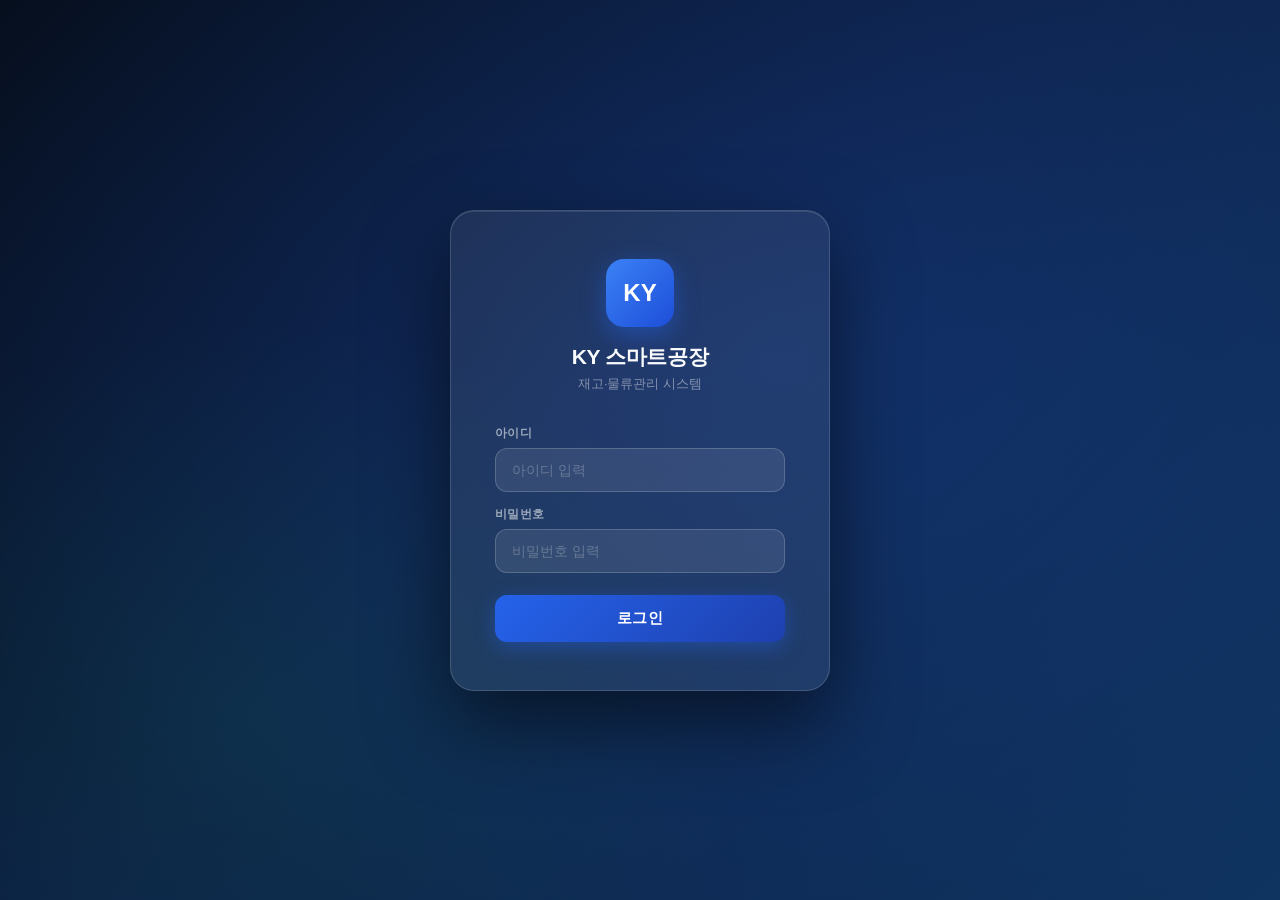
==== KY_재고물류관리_실행_v6.html @ 0a584a6a "Add files via upload" ====
<!DOCTYPE html>
<!--
  ┌──────────────────────────────────────────────────────────┐
  │  KY 재고·물류관리 시스템 v5                              │
  │  더블클릭 실행 납품본 — npm / 서버 / 빌드 불필요         │
  │  로그인: admin / ky1234                                  │
  │  외부 라이브러리 없음 · 오프라인 완전 독립 실행          │
  └──────────────────────────────────────────────────────────┘
-->
<html lang="ko">
<head>
<meta charset="UTF-8">
<meta name="viewport" content="width=device-width,initial-scale=1">
<title>KY 재고·물류관리 시스템</title>
<style>
*{box-sizing:border-box;margin:0;padding:0}
html,body{height:100%;font-family:'Malgun Gothic','Apple SD Gothic Neo',sans-serif;background:#eef2f7;color:#1e293b}

/* ══════════════════════════════════════════════════
   로그인 화면
══════════════════════════════════════════════════ */
#loginScreen{
  position:fixed;inset:0;z-index:9999;
  background:linear-gradient(135deg,#060f1e 0%,#0d2147 45%,#0f3460 100%);
  display:flex;align-items:center;justify-content:center;
}
#loginScreen::before{
  content:'';position:absolute;inset:0;
  background:radial-gradient(ellipse 900px 600px at 60% 40%,rgba(37,99,235,.18),transparent),
             radial-gradient(ellipse 500px 400px at 20% 80%,rgba(16,163,74,.1),transparent);
  pointer-events:none;
}
.login-box{
  background:rgba(255,255,255,.07);
  border:1px solid rgba(255,255,255,.15);
  border-radius:24px;padding:48px 44px;width:380px;
  text-align:center;
  box-shadow:0 32px 80px rgba(0,0,0,.55),inset 0 1px 0 rgba(255,255,255,.1);
  position:relative;z-index:1;
}
.login-logo{
  width:68px;height:68px;
  background:linear-gradient(135deg,#3b82f6,#1d4ed8);
  color:#fff;border-radius:18px;
  display:flex;align-items:center;justify-content:center;
  font-weight:900;font-size:24px;margin:0 auto 16px;
  box-shadow:0 8px 24px rgba(37,99,235,.45);
}
.login-box h2{color:#f8fafc;font-size:21px;font-weight:800;margin-bottom:4px;letter-spacing:-.02em}
.login-sub{color:rgba(255,255,255,.45);font-size:13px;margin-bottom:32px}
.lf{margin-bottom:14px;text-align:left}
.lf label{color:rgba(255,255,255,.55);font-size:12px;font-weight:700;display:block;margin-bottom:6px;letter-spacing:.04em}
.lf input{
  width:100%;padding:13px 16px;
  background:rgba(255,255,255,.09);
  border:1px solid rgba(255,255,255,.18);
  border-radius:12px;color:#f1f5f9;font-size:14px;
  outline:none;font-family:inherit;transition:.2s;
}
.lf input:focus{border-color:#60a5fa;background:rgba(255,255,255,.14);box-shadow:0 0 0 3px rgba(96,165,250,.2)}
.lf input::placeholder{color:rgba(255,255,255,.25)}
#loginBtn{
  width:100%;padding:14px;
  background:linear-gradient(135deg,#2563eb,#1e40af);
  color:#fff;border:none;border-radius:12px;font-size:15px;font-weight:800;
  cursor:pointer;margin-top:8px;font-family:inherit;
  box-shadow:0 6px 20px rgba(37,99,235,.4);transition:.2s;letter-spacing:.02em;
}
#loginBtn:hover{background:linear-gradient(135deg,#1d4ed8,#1e3a8a);transform:translateY(-1px);box-shadow:0 8px 24px rgba(37,99,235,.5)}
#loginBtn:active{transform:none}
#loginErr{color:#fca5a5;font-size:13px;margin-top:12px;display:none;font-weight:600}

/* ══════════════════════════════════════════════════
   앱 레이아웃
══════════════════════════════════════════════════ */
#appWrap{display:none;height:100vh;overflow:hidden}
.layout{display:flex;height:100%}

/* ══════════════════════════════════════════════════
   사이드바
══════════════════════════════════════════════════ */
.side{
  width:248px;
  background:linear-gradient(180deg,#0b1f3d 0%,#0f2a53 60%,#102e5a 100%);
  color:#fff;display:flex;flex-direction:column;flex-shrink:0;overflow-y:auto;
  box-shadow:4px 0 16px rgba(0,0,0,.18);
}
.side-brand{padding:22px 18px 16px;border-bottom:1px solid rgba(255,255,255,.08)}
.brand-logo{
  width:42px;height:42px;
  background:linear-gradient(135deg,#3b82f6,#1d4ed8);
  color:#fff;border-radius:12px;
  display:inline-flex;align-items:center;justify-content:center;
  font-weight:900;font-size:15px;vertical-align:middle;margin-right:11px;
  box-shadow:0 4px 12px rgba(37,99,235,.4);
}
.brand-name{font-size:15px;font-weight:800;vertical-align:middle;letter-spacing:-.01em}
.brand-sub{font-size:11px;color:rgba(255,255,255,.38);margin-top:5px;padding-left:2px;letter-spacing:.02em}
.nav-sec{
  padding:16px 18px 5px;
  font-size:10px;color:rgba(255,255,255,.28);
  font-weight:800;letter-spacing:.1em;text-transform:uppercase;
}
.nav-btn{
  display:flex;align-items:center;gap:11px;width:100%;
  padding:10px 16px;background:none;border:none;
  color:rgba(255,255,255,.7);font-size:13px;font-weight:600;
  cursor:pointer;border-radius:10px;text-align:left;
  font-family:inherit;margin:1px 8px;width:calc(100% - 16px);
  transition:.15s;
}
.nav-btn:hover{background:rgba(255,255,255,.1);color:#fff}
.nav-btn.on{background:rgba(59,130,246,.25);color:#93c5fd;border:1px solid rgba(59,130,246,.3)}
.nav-btn .ico{font-size:15px;width:20px;text-align:center;flex-shrink:0}
.badge{background:#ef4444;color:#fff;font-size:10px;font-weight:800;padding:2px 7px;border-radius:99px;margin-left:auto;display:none;box-shadow:0 2px 6px rgba(239,68,68,.5)}
.badge.show{display:inline-block}

/* ══════════════════════════════════════════════════
   메인 영역
══════════════════════════════════════════════════ */
.main{flex:1;display:flex;flex-direction:column;overflow:hidden}
.topbar{
  background:#fff;
  border-bottom:1px solid #e2e8f0;
  padding:0 28px;height:64px;
  display:flex;align-items:center;justify-content:space-between;
  flex-shrink:0;
  box-shadow:0 2px 12px rgba(0,0,0,.06);
}
.tb-left h2{font-size:19px;font-weight:800;color:#0f172a;letter-spacing:-.02em}
.tb-left .tb-sub{font-size:12px;color:#94a3b8;margin-top:2px}
.tb-right{display:flex;align-items:center;gap:10px}
.chip{padding:5px 13px;border-radius:99px;font-size:12px;font-weight:700}
.chip.blue{background:#eff6ff;color:#1d4ed8}
.chip.green{background:#f0fdf4;color:#15803d}
.chip.red{background:#fff1f2;color:#be123c}
.chip.gray{background:#f1f5f9;color:#475569}
.chip.amber{background:#fffbeb;color:#92400e}
.content{flex:1;overflow-y:auto;padding:24px 28px}

/* ══════════════════════════════════════════════════
   탭
══════════════════════════════════════════════════ */
.tab{display:none}.tab.on{display:block}

/* ══════════════════════════════════════════════════
   Hero 운영현황 바 (대시보드 전용)
══════════════════════════════════════════════════ */
.hero-bar{
  background:linear-gradient(135deg,#0b1f3d,#163b6e);
  border-radius:16px;padding:18px 28px;
  display:flex;align-items:center;gap:0;
  margin-bottom:22px;
  box-shadow:0 4px 20px rgba(11,31,61,.35);
  overflow:hidden;position:relative;
}
.hero-bar::before{
  content:'';position:absolute;right:-60px;top:-60px;
  width:240px;height:240px;
  background:radial-gradient(circle,rgba(59,130,246,.18),transparent 70%);
  border-radius:50%;
}
.hero-item{
  display:flex;align-items:center;gap:12px;
  padding:0 24px;border-right:1px solid rgba(255,255,255,.1);
  flex:1;
}
.hero-item:last-child{border-right:none}
.hero-item-ico{
  width:40px;height:40px;border-radius:10px;
  display:flex;align-items:center;justify-content:center;
  font-size:18px;flex-shrink:0;
}
.hero-item-ico.blue{background:rgba(59,130,246,.2);color:#60a5fa}
.hero-item-ico.green{background:rgba(22,163,74,.2);color:#4ade80}
.hero-item-ico.amber{background:rgba(245,158,11,.2);color:#fbbf24}
.hero-item-ico.red{background:rgba(239,68,68,.2);color:#f87171}
.hero-item-ico.teal{background:rgba(20,184,166,.2);color:#2dd4bf}
.hero-item-txt .label{font-size:11px;color:rgba(255,255,255,.45);font-weight:600;letter-spacing:.04em}
.hero-item-txt .value{font-size:22px;font-weight:800;color:#fff;line-height:1.1;margin-top:2px}
.hero-item-txt .sub{font-size:11px;color:rgba(255,255,255,.4);margin-top:1px}

/* ══════════════════════════════════════════════════
   KPI 카드 (전면 재설계)
══════════════════════════════════════════════════ */
.kpi-row{display:grid;grid-template-columns:repeat(5,1fr);gap:16px;margin-bottom:22px}
.kpi-card{
  background:#fff;
  border:1px solid #e8edf5;
  border-radius:16px;
  padding:22px 20px 18px;
  position:relative;overflow:hidden;
  box-shadow:0 2px 12px rgba(0,0,0,.06),0 1px 3px rgba(0,0,0,.04);
  transition:.2s;
}
.kpi-card:hover{box-shadow:0 6px 24px rgba(0,0,0,.1);transform:translateY(-2px)}
.kpi-card::after{
  content:'';position:absolute;
  top:0;left:0;right:0;height:3px;
  background:var(--c,linear-gradient(90deg,#2563eb,#3b82f6));
  border-radius:16px 16px 0 0;
}
.kpi-card.green{--c:linear-gradient(90deg,#16a34a,#22c55e)}
.kpi-card.red{--c:linear-gradient(90deg,#dc2626,#ef4444)}
.kpi-card.amber{--c:linear-gradient(90deg,#d97706,#f59e0b)}
.kpi-card.navy{--c:linear-gradient(90deg,#1e3a8a,#2563eb)}
.kpi-card.teal{--c:linear-gradient(90deg,#0d9488,#14b8a6)}
.kpi-ico-wrap{
  width:44px;height:44px;border-radius:12px;
  display:flex;align-items:center;justify-content:center;
  font-size:20px;margin-bottom:14px;
  background:var(--bg,#eff6ff);
}
.kpi-card.green .kpi-ico-wrap{--bg:#f0fdf4}
.kpi-card.red   .kpi-ico-wrap{--bg:#fff1f2}
.kpi-card.amber .kpi-ico-wrap{--bg:#fffbeb}
.kpi-card.navy  .kpi-ico-wrap{--bg:#eff6ff}
.kpi-card.teal  .kpi-ico-wrap{--bg:#f0fdfa}
.kpi-lbl{font-size:12px;color:#64748b;font-weight:700;letter-spacing:.02em;margin-bottom:6px}
.kpi-val{font-size:36px;font-weight:900;line-height:1;letter-spacing:-.03em;color:#0f172a;margin-bottom:6px}
.kpi-meta{font-size:11px;color:#94a3b8;font-weight:500}

/* ══════════════════════════════════════════════════
   대시보드 그리드
══════════════════════════════════════════════════ */
.dash-grid{display:grid;grid-template-columns:1fr 380px;gap:18px;margin-bottom:18px}
.dash-grid-bottom{display:grid;grid-template-columns:1fr 1fr 1fr;gap:18px}

/* ══════════════════════════════════════════════════
   카드 / 테이블 (공통)
══════════════════════════════════════════════════ */
.card{
  background:#fff;
  border:1px solid #e8edf5;
  border-radius:16px;
  box-shadow:0 2px 12px rgba(0,0,0,.05);
  margin-bottom:18px;
  overflow:hidden;
}
.card-hd{
  padding:16px 20px;border-bottom:1px solid #f1f5f9;
  display:flex;justify-content:space-between;align-items:center;
}
.card-hd h3{font-size:14px;font-weight:800;color:#0f172a;letter-spacing:-.01em}
.card-hd h3 .hd-ico{margin-right:6px;font-size:15px}
.card-bd{padding:16px 20px}
.grid2{display:grid;grid-template-columns:1fr 1fr;gap:18px}
.tbl-wrap{overflow-x:auto}
table{width:100%;border-collapse:collapse;font-size:13px}
th{
  background:#f8fafc;color:#64748b;
  font-size:11px;font-weight:800;padding:10px 12px;
  border-bottom:1px solid #e2e8f0;text-align:left;white-space:nowrap;
  letter-spacing:.04em;text-transform:uppercase;
}
td{padding:11px 12px;border-bottom:1px solid #f1f5f9;vertical-align:middle;color:#334155}
tr:last-child td{border-bottom:none}
tr:hover td{background:#f8fafc}
.r{text-align:right}.c{text-align:center}
.in{background:#dbeafe;color:#1e40af;padding:3px 10px;border-radius:99px;font-size:11px;font-weight:800}
.out{background:#fee2e2;color:#991b1b;padding:3px 10px;border-radius:99px;font-size:11px;font-weight:800}
.ok{background:#dcfce7;color:#166534;padding:3px 10px;border-radius:99px;font-size:11px;font-weight:800}
.low{background:#fff7ed;color:#c2410c;padding:3px 10px;border-radius:99px;font-size:11px;font-weight:800}
.warn{background:#fef9c3;color:#854d0e;padding:3px 10px;border-radius:99px;font-size:11px;font-weight:800}
.row-low td{background:#fff7ed!important}
.row-danger td{background:#fff1f2!important}

/* ══════════════════════════════════════════════════
   폼
══════════════════════════════════════════════════ */
.frow{display:grid;grid-template-columns:1fr 1fr;gap:12px;margin-bottom:12px}
.frow3{display:grid;grid-template-columns:1fr 1fr 1fr;gap:12px;margin-bottom:12px}
.fg label{display:block;font-size:12px;color:#64748b;font-weight:700;margin-bottom:5px}
.fg input,.fg select{
  width:100%;padding:11px 12px;
  border:1px solid #cbd5e1;border-radius:10px;
  font-size:13px;outline:none;font-family:inherit;background:#fff;
  transition:.2s;color:#1e293b;
}
.fg input:focus,.fg select:focus{border-color:#93c5fd;box-shadow:0 0 0 3px rgba(37,99,235,.08)}

/* ══════════════════════════════════════════════════
   버튼
══════════════════════════════════════════════════ */
.btn{
  border:none;border-radius:10px;padding:10px 18px;
  font-size:13px;font-weight:700;cursor:pointer;font-family:inherit;
  transition:.15s;letter-spacing:.01em;
}
.btn:hover{opacity:.87;transform:translateY(-1px)}
.btn:active{transform:none}
.btn.pri{background:#2563eb;color:#fff;box-shadow:0 3px 10px rgba(37,99,235,.3)}
.btn.sec{background:#eff6ff;color:#1d4ed8}
.btn.dan{background:#fee2e2;color:#b91c1c}
.btn.dark{background:#0f172a;color:#fff}
.btn.csv{background:#f0fdf4;color:#15803d}
.btns{display:flex;gap:8px;flex-wrap:wrap;margin-top:14px}

/* ══════════════════════════════════════════════════
   자동완성
══════════════════════════════════════════════════ */
.ac-wrap{position:relative}
.ac-list{
  display:none;position:absolute;top:100%;left:0;right:0;
  background:#fff;border:1.5px solid #93c5fd;border-top:none;
  border-radius:0 0 12px 12px;z-index:50;
  max-height:200px;overflow-y:auto;
  box-shadow:0 8px 24px rgba(0,0,0,.12);
}
.ac-list.open{display:block}
.ac-item{padding:9px 12px;font-size:13px;cursor:pointer;border-bottom:1px solid #f1f5f9}
.ac-item:hover{background:#eff6ff}
.ac-item b{color:#0f172a}.ac-item span{color:#94a3b8;font-size:11px;margin-left:8px}

/* ══════════════════════════════════════════════════
   현재고 미리보기
══════════════════════════════════════════════════ */
.stock-prev{display:none;background:#f0f9ff;border:1.5px solid #bae6fd;border-radius:10px;padding:10px 14px;margin-top:6px;align-items:center;gap:12px}
.stock-prev.show{display:flex}
.stock-prev.warn{background:#fff7ed;border-color:#fed7aa}
.stock-prev.danger{background:#fff1f2;border-color:#fecaca}
.sp-lbl{font-size:12px;color:#64748b;font-weight:700}
.sp-val{font-size:22px;font-weight:800;color:#0f172a}
.sp-err{color:#dc2626;font-size:12px;font-weight:700;display:none}
.sp-err.show{display:inline}

/* ══════════════════════════════════════════════════
   툴바
══════════════════════════════════════════════════ */
.toolbar{display:flex;gap:10px;flex-wrap:wrap;align-items:flex-end;margin-bottom:14px}
.toolbar .fg{flex:1;min-width:120px}
.toolbar .fit{flex:0 0 auto}

/* ══════════════════════════════════════════════════
   토스트
══════════════════════════════════════════════════ */
#toast{
  position:fixed;right:24px;bottom:28px;
  background:rgba(15,23,42,.95);color:#f8fafc;
  padding:12px 20px;border-radius:12px;
  font-size:13px;font-weight:600;
  opacity:0;transform:translateY(10px);
  transition:.22s;z-index:9999;pointer-events:none;
  border:1px solid rgba(255,255,255,.1);
  box-shadow:0 8px 24px rgba(0,0,0,.3);
}
#toast.show{opacity:1;transform:none}

/* ══════════════════════════════════════════════════
   모달
══════════════════════════════════════════════════ */
.modal-bg{display:none;position:fixed;inset:0;background:rgba(0,0,0,.55);z-index:8000;align-items:center;justify-content:center;backdrop-filter:blur(2px)}
.modal-bg.open{display:flex}
.modal-box{background:#fff;border-radius:18px;padding:28px;max-width:420px;width:90%;box-shadow:0 32px 64px rgba(0,0,0,.3)}
.modal-box h3{font-size:16px;color:#dc2626;margin-bottom:8px;font-weight:800}
.modal-box p{color:#64748b;font-size:14px;line-height:1.7;margin-bottom:20px}

/* ══════════════════════════════════════════════════
   로딩
══════════════════════════════════════════════════ */
#loadingOverlay{display:none;position:fixed;inset:0;background:rgba(11,31,61,.55);z-index:7000;align-items:center;justify-content:center;flex-direction:column;gap:14px;backdrop-filter:blur(2px)}
#loadingOverlay.show{display:flex}
.spinner{width:46px;height:46px;border:4px solid rgba(255,255,255,.2);border-top-color:#60a5fa;border-radius:50%;animation:spin .7s linear infinite}
@keyframes spin{to{transform:rotate(360deg)}}
#loadingOverlay p{color:#f1f5f9;font-size:14px;font-weight:700}

/* ══════════════════════════════════════════════════
   설정
══════════════════════════════════════════════════ */
.settings-grid{display:grid;grid-template-columns:1fr 1fr;gap:18px}
.set-info{background:#f8fafc;border:1px solid #e2e8f0;border-radius:10px;padding:12px;font-size:12px;color:#64748b;line-height:2}
.set-info code{background:#e2e8f0;padding:1px 5px;border-radius:4px;font-size:11px;color:#0f172a}

/* ══════════════════════════════════════════════════
   동기화 배너
══════════════════════════════════════════════════ */
#sync-banner{
  display:none;
  background:linear-gradient(135deg,#fefce8,#fffbeb);
  border:1.5px solid #fde047;border-radius:14px;
  padding:14px 20px;align-items:center;gap:14px;flex-wrap:wrap;
  margin-bottom:18px;
  box-shadow:0 2px 8px rgba(253,224,71,.2);
}
#sync-banner.show{display:flex}

/* ══════════════════════════════════════════════════
   대시보드 빠른 통계 섹션
══════════════════════════════════════════════════ */
.trend-section{margin-bottom:18px}
.section-label{
  font-size:12px;font-weight:800;color:#94a3b8;
  letter-spacing:.08em;text-transform:uppercase;
  margin-bottom:12px;display:flex;align-items:center;gap:8px;
}
.section-label::after{
  content:'';flex:1;height:1px;background:#e2e8f0;
}

/* 부족재고 아이템 */
.low-item{
  display:flex;justify-content:space-between;align-items:center;
  padding:12px 0;border-bottom:1px solid #f1f5f9;
}
.low-item:last-child{border-bottom:none}
.low-item-name{font-weight:700;font-size:13px;color:#0f172a}
.low-item-code{font-size:11px;color:#94a3b8;margin-top:2px}
.low-item-badge{text-align:right}
.low-progress{
  height:4px;background:#fee2e2;border-radius:99px;
  overflow:hidden;margin-top:3px;width:80px;
}
.low-progress-bar{height:100%;background:#ef4444;border-radius:99px}

/* 창고별 바 */
.wh-item{margin-bottom:14px}
.wh-item:last-child{margin-bottom:0}
.wh-row{display:flex;justify-content:space-between;margin-bottom:5px}
.wh-name{font-size:13px;font-weight:600;color:#334155}
.wh-val{font-size:13px;font-weight:800;color:#0f172a}
.wh-bar-bg{height:8px;background:#f1f5f9;border-radius:99px;overflow:hidden}
.wh-bar-fg{height:100%;border-radius:99px;transition:.4s ease}

/* ══════════════════════════════════════════════════
   반응형
══════════════════════════════════════════════════ */
@media(max-width:1280px){
  .dash-grid{grid-template-columns:1fr}
  .dash-grid-bottom{grid-template-columns:1fr 1fr}
}
@media(max-width:900px){
  .kpi-row{grid-template-columns:repeat(2,1fr)}
  .settings-grid,.grid2{grid-template-columns:1fr}
  .side{width:200px}
  .hero-bar{flex-direction:column;gap:12px}
  .hero-item{border-right:none;border-bottom:1px solid rgba(255,255,255,.1);padding:12px 0;width:100%}
  .hero-item:last-child{border-bottom:none}
  .dash-grid-bottom{grid-template-columns:1fr}
}
</style>
</head>
<body>

<!-- ══ 로그인 화면 ══ -->
<div id="loginScreen">
  <div class="login-box">
    <div class="login-logo" id="loginLogo">KY</div>
    <h2 id="loginTitle">KY 스마트공장</h2>
    <div class="login-sub">재고·물류관리 시스템</div>
    <div class="lf"><label>아이디</label><input id="loginId" type="text" placeholder="아이디 입력" autocomplete="username"></div>
    <div class="lf"><label>비밀번호</label><input id="loginPw" type="password" placeholder="비밀번호 입력" autocomplete="current-password"></div>
    <button id="loginBtn">로그인</button>
    <div id="loginErr"></div>
  </div>
</div>

<!-- ══ 앱 본체 ══ -->
<div id="appWrap">
  <div class="layout">

    <!-- 사이드바 -->
    <aside class="side">
      <div class="side-brand">
        <span class="brand-logo" id="sLogo">KY</span><span class="brand-name" id="sName">KY 재고관리</span>
        <div class="brand-sub">스마트공장 납품형 v5</div>
      </div>
      <div class="nav-sec">메인</div>
      <button class="nav-btn on" data-tab="dash"><span class="ico">🏠</span>대시보드</button>
      <div class="nav-sec">운영</div>
      <button class="nav-btn" data-tab="reg"><span class="ico">📝</span>입출고 등록</button>
      <button class="nav-btn" data-tab="hist"><span class="ico">📋</span>입출고 이력</button>
      <button class="nav-btn" data-tab="stock"><span class="ico">📦</span>재고 조회</button>
      <button class="nav-btn" data-tab="short"><span class="ico">⚠️</span>부족 재고 <span class="badge" id="shortBadge">0</span></button>
      <button class="nav-btn" data-tab="master"><span class="ico">🗂️</span>품목 마스터</button>
      <div class="nav-sec">분석</div>
      <button class="nav-btn" data-tab="stats"><span class="ico">📊</span>통계 / 리포트</button>
      <div class="nav-sec">설정</div>
      <button class="nav-btn" data-tab="settings"><span class="ico">⚙️</span>시스템 설정</button>
    </aside>

    <!-- 메인 -->
    <div class="main">
      <div class="topbar">
        <div class="tb-left">
          <h2 id="pageTitle">대시보드</h2>
          <div class="tb-sub" id="pageSub">제조업 스마트공장 재고·물류 운영 현황</div>
        </div>
        <div class="tb-right">
          <span class="chip gray" id="todayTxt"></span>
          <span class="chip blue" id="compChip">KY 재고관리</span>
        </div>
      </div>
      <div class="content">

        <!-- ━━ 대시보드 ━━ -->
        <div class="tab on" id="tab-dash">
          <!-- 동기화 배너 -->
          <div id="sync-banner">
            <span style="font-size:20px">📡</span>
            <div style="flex:1">
              <div style="font-weight:800;font-size:13px;color:#854d0e">미연결 — 로컬 데이터 표시 중</div>
              <div style="font-size:12px;color:#a16207;margin-top:2px">설정 탭에서 GAS URL 입력 후 동기화 버튼을 눌러주세요.</div>
            </div>
            <button class="btn sec" style="font-size:12px;padding:7px 12px" onclick="goTab('settings')">⚙️ 설정</button>
          </div>

          <!-- ★ Hero 운영현황 바 -->
          <div class="hero-bar">
            <div class="hero-item" style="padding-left:0">
              <div class="hero-item-ico blue">📥</div>
              <div class="hero-item-txt">
                <div class="label">오늘 입고</div>
                <div class="value" id="heroIn">0</div>
                <div class="sub">건</div>
              </div>
            </div>
            <div class="hero-item">
              <div class="hero-item-ico amber">📤</div>
              <div class="hero-item-txt">
                <div class="label">오늘 출고</div>
                <div class="value" id="heroOut">0</div>
                <div class="sub">건</div>
              </div>
            </div>
            <div class="hero-item">
              <div class="hero-item-ico red">⚠️</div>
              <div class="hero-item-txt">
                <div class="label">부족 품목</div>
                <div class="value" id="heroLow">0</div>
                <div class="sub">종 · 즉시 발주 필요</div>
              </div>
            </div>
            <div class="hero-item">
              <div class="hero-item-ico green">🏭</div>
              <div class="hero-item-txt">
                <div class="label">시스템 상태</div>
                <div class="value" id="heroStatus" style="font-size:16px;margin-top:4px">정상 운영</div>
                <div class="sub" id="heroSync">최근 동기화: 확인 중</div>
              </div>
            </div>
            <div class="hero-item">
              <div class="hero-item-ico teal">📦</div>
              <div class="hero-item-txt">
                <div class="label">전체 재고</div>
                <div class="value" id="heroStock">0</div>
                <div class="sub">개 품목</div>
              </div>
            </div>
          </div>

          <!-- KPI 카드 5개 -->
          <div class="kpi-row">
            <div class="kpi-card navy">
              <div class="kpi-ico-wrap">📋</div>
              <div class="kpi-lbl">총 품목 수</div>
              <div class="kpi-val" id="kpiItems">0</div>
              <div class="kpi-meta">품목마스터 기준</div>
            </div>
            <div class="kpi-card green">
              <div class="kpi-ico-wrap">📦</div>
              <div class="kpi-lbl">전체 재고량</div>
              <div class="kpi-val" id="kpiStock">0</div>
              <div class="kpi-meta">전체 창고 합산</div>
            </div>
            <div class="kpi-card red">
              <div class="kpi-ico-wrap">🚨</div>
              <div class="kpi-lbl">부족 재고</div>
              <div class="kpi-val" id="kpiLow">0</div>
              <div class="kpi-meta">안전재고 이하</div>
            </div>
            <div class="kpi-card">
              <div class="kpi-ico-wrap">📥</div>
              <div class="kpi-lbl">오늘 입고</div>
              <div class="kpi-val" id="kpiIn">0</div>
              <div class="kpi-meta">당일 누계</div>
            </div>
            <div class="kpi-card amber">
              <div class="kpi-ico-wrap">📤</div>
              <div class="kpi-lbl">오늘 출고</div>
              <div class="kpi-val" id="kpiOut">0</div>
              <div class="kpi-meta">당일 누계</div>
            </div>
          </div>

          <!-- 메인 그리드: 좌(최근이력+월별차트) / 우(부족재고+창고별) -->
          <div class="dash-grid">
            <div>
              <!-- 최근 입출고 -->
              <div class="card">
                <div class="card-hd">
                  <h3><span class="hd-ico">🕐</span>최근 입출고 이력</h3>
                  <button class="btn sec" style="font-size:12px;padding:6px 14px" onclick="goTab('hist')">전체 보기 →</button>
                </div>
                <div class="card-bd tbl-wrap" style="padding:0 0 8px">
                  <table>
                    <thead><tr><th>일시</th><th>구분</th><th>품목명</th><th class="r">수량</th><th>창고</th></tr></thead>
                    <tbody id="dashRecent"></tbody>
                  </table>
                </div>
              </div>

              <!-- 월별 입출고 차트 -->
              <div class="card">
                <div class="card-hd">
                  <h3><span class="hd-ico">📊</span>월별 입출고 추세</h3>
                  <div style="display:flex;gap:12px;align-items:center">
                    <span style="display:flex;align-items:center;gap:4px;font-size:12px;color:#64748b"><span style="display:inline-block;width:10px;height:10px;border-radius:2px;background:#3b82f6;margin-right:2px"></span>입고</span>
                    <span style="display:flex;align-items:center;gap:4px;font-size:12px;color:#64748b"><span style="display:inline-block;width:10px;height:10px;border-radius:2px;background:#f59e0b;margin-right:2px"></span>출고</span>
                  </div>
                </div>
                <div class="card-bd" style="padding-top:12px">
                  <canvas id="monthCanvas" height="130"></canvas>
                </div>
              </div>
            </div>

            <!-- 우측 패널 -->
            <div>
              <!-- 부족 재고 알림 -->
              <div class="card" style="border-top:3px solid #ef4444">
                <div class="card-hd">
                  <h3><span class="hd-ico">🚨</span>부족 재고 알림</h3>
                  <button class="btn sec" style="font-size:12px;padding:6px 14px" onclick="goTab('short')">상세 →</button>
                </div>
                <div class="card-bd" id="dashLow" style="padding-top:4px"></div>
              </div>

              <!-- 창고별 재고 -->
              <div class="card" style="border-top:3px solid #2563eb">
                <div class="card-hd">
                  <h3><span class="hd-ico">🏗️</span>창고별 재고 현황</h3>
                  <button class="btn sec" style="font-size:12px;padding:6px 14px" onclick="goTab('stock')">조회 →</button>
                </div>
                <div class="card-bd" id="dashWh"></div>
              </div>
            </div>
          </div>
        </div>

        <!-- ━━ 입출고 등록 ━━ -->
        <div class="tab" id="tab-reg">
          <div class="grid2">
            <div class="card">
              <div class="card-hd"><h3>입출고 등록</h3></div>
              <div class="card-bd">
                <div class="frow">
                  <div class="fg"><label>구분</label><select id="txType" onchange="onTxTypeChange()"><option>입고</option><option>출고</option></select></div>
                  <div class="fg"><label>일시</label><input id="txDate" type="datetime-local"></div>
                </div>
                <div class="frow">
                  <div class="fg"><label>품목코드</label><input id="txCode" placeholder="코드 입력"></div>
                  <div class="fg ac-wrap">
                    <label>품목명 <span style="color:#2563eb;font-size:11px">↓ 자동완성</span></label>
                    <input id="txName" placeholder="품목명 입력" autocomplete="off" oninput="onNameInput(this.value)">
                    <div class="ac-list" id="acList"></div>
                  </div>
                </div>
                <div class="frow3">
                  <div class="fg"><label>수량</label><input id="txQty" type="number" min="1" value="1" oninput="onQtyInput()"></div>
                  <div class="fg"><label>담당자</label><input id="txManager"></div>
                  <div class="fg"><label>창고</label><select id="txWh" onchange="onQtyInput()"></select></div>
                </div>
                <div class="frow">
                  <div class="fg"><label>현장명</label><input id="txSite"></div>
                  <div class="fg"><label>비고</label><input id="txNote"></div>
                </div>
                <div class="stock-prev" id="stockPrev">
                  <div>
                    <div class="sp-lbl">선택 품목 현재고 (해당 창고)</div>
                    <div><span class="sp-val" id="spVal">0</span> <span id="spUnit" style="font-size:13px;color:#64748b"></span> <span class="sp-err" id="spErr">⚠ 출고 수량 초과</span></div>
                  </div>
                </div>
                <div class="btns">
                  <button class="btn pri" onclick="saveTx()">💾 저장</button>
                  <button class="btn sec" onclick="fillNow()">현재시간</button>
                  <button class="btn dan" onclick="resetTxForm()">초기화</button>
                </div>
              </div>
            </div>
            <div>
              <div class="card"><div class="card-hd"><h3>오늘 현황</h3></div>
                <div class="card-bd"><div class="grid2" style="text-align:center">
                  <div><div style="font-size:12px;color:#64748b;margin-bottom:4px">입고</div><div style="font-size:28px;font-weight:800" id="regIn">0</div></div>
                  <div><div style="font-size:12px;color:#64748b;margin-bottom:4px">출고</div><div style="font-size:28px;font-weight:800" id="regOut">0</div></div>
                </div></div>
              </div>
              <div class="card"><div class="card-hd"><h3>최근 등록</h3></div><div class="card-bd" id="regRecent"></div></div>
            </div>
          </div>
        </div>

        <!-- ━━ 입출고 이력 ━━ -->
        <div class="tab" id="tab-hist">
          <div class="toolbar">
            <div class="fg"><label style="font-size:12px;color:#64748b;font-weight:700;display:block;margin-bottom:5px">검색</label><input id="hKw" placeholder="품목코드·품목명·담당자" style="padding:10px 12px;border:1px solid #cbd5e1;border-radius:10px;font-size:13px;width:100%;outline:none;font-family:inherit"></div>
            <div class="fg"><label style="font-size:12px;color:#64748b;font-weight:700;display:block;margin-bottom:5px">구분</label><select id="hType" style="padding:10px 12px;border:1px solid #cbd5e1;border-radius:10px;font-size:13px;width:100%;outline:none;font-family:inherit;background:#fff"><option value="">전체</option><option>입고</option><option>출고</option></select></div>
            <div class="fg"><label style="font-size:12px;color:#64748b;font-weight:700;display:block;margin-bottom:5px">창고</label><select id="hWh" style="padding:10px 12px;border:1px solid #cbd5e1;border-radius:10px;font-size:13px;width:100%;outline:none;font-family:inherit;background:#fff"><option value="">전체</option></select></div>
            <div class="fg"><label style="font-size:12px;color:#64748b;font-weight:700;display:block;margin-bottom:5px">시작일</label><input id="hFrom" type="date" style="padding:10px 12px;border:1px solid #cbd5e1;border-radius:10px;font-size:13px;width:100%;outline:none;font-family:inherit"></div>
            <div class="fg"><label style="font-size:12px;color:#64748b;font-weight:700;display:block;margin-bottom:5px">종료일</label><input id="hTo" type="date" style="padding:10px 12px;border:1px solid #cbd5e1;border-radius:10px;font-size:13px;width:100%;outline:none;font-family:inherit"></div>
            <div class="fit btns" style="margin-top:0;padding-bottom:0">
              <button class="btn pri" onclick="renderHist()">조회</button>
              <button class="btn sec" onclick="resetHist()">초기화</button>
              <button class="btn csv" onclick="exportHistCSV()">⬇ CSV</button>
            </div>
          </div>
          <div class="card">
            <div class="card-hd"><h3>입출고 이력</h3><span class="chip gray" id="histCnt">0건</span></div>
            <div class="card-bd tbl-wrap" style="padding:0 0 8px">
              <table><thead><tr><th>일시</th><th>구분</th><th>품목코드</th><th>품목명</th><th class="r">수량</th><th>창고</th><th>현장명</th><th>담당자</th><th>비고</th></tr></thead>
              <tbody id="histTbody"></tbody></table>
            </div>
            <div id="histPager" style="padding:10px 18px;display:flex;gap:6px;align-items:center;flex-wrap:wrap;border-top:1px solid #f1f5f9"></div>
          </div>
        </div>

        <!-- ━━ 재고 조회 ━━ -->
        <div class="tab" id="tab-stock">
          <div class="toolbar">
            <div class="fg"><label style="font-size:12px;color:#64748b;font-weight:700;display:block;margin-bottom:5px">검색</label><input id="skKw" placeholder="품목코드·품목명" style="padding:10px 12px;border:1px solid #cbd5e1;border-radius:10px;font-size:13px;width:100%;outline:none;font-family:inherit"></div>
            <div class="fg"><label style="font-size:12px;color:#64748b;font-weight:700;display:block;margin-bottom:5px">상태</label><select id="skStatus" style="padding:10px 12px;border:1px solid #cbd5e1;border-radius:10px;font-size:13px;width:100%;outline:none;font-family:inherit;background:#fff"><option value="">전체</option><option value="ok">정상만</option><option value="low">부족만</option></select></div>
            <div class="fit btns" style="margin-top:0">
              <button class="btn pri" onclick="renderStock()">조회</button>
              <button class="btn sec" onclick="resetStock()">초기화</button>
              <button class="btn csv" onclick="exportStockCSV()">⬇ CSV</button>
            </div>
          </div>
          <div class="card">
            <div class="card-hd"><h3>재고 조회</h3><span class="chip gray" id="stockCnt">0품목</span></div>
            <div class="card-bd tbl-wrap" style="padding:0 0 8px">
              <table><thead><tr><th>품목코드</th><th>품목명</th><th>규격</th><th>단위</th><th class="r">전체현재고</th><th class="r" id="wh0h">창고1</th><th class="r" id="wh1h">창고2</th><th class="r">안전재고</th><th>상태</th></tr></thead>
              <tbody id="stockTbody"></tbody></table>
            </div>
          </div>
        </div>

        <!-- ━━ 부족 재고 ━━ -->
        <div class="tab" id="tab-short">
          <div class="card">
            <div class="card-hd"><h3>부족 재고 목록</h3><span class="chip gray" id="shortCnt">0종</span></div>
            <div class="card-bd tbl-wrap" style="padding:0 0 8px">
              <table><thead><tr><th>품목코드</th><th>품목명</th><th class="r">현재고</th><th class="r">안전재고</th><th class="r">부족수량</th><th>긴급도</th></tr></thead>
              <tbody id="shortTbody"></tbody></table>
            </div>
          </div>
        </div>

        <!-- ━━ 품목 마스터 ━━ -->
        <div class="tab" id="tab-master">
          <div class="grid2">
            <div class="card">
              <div class="card-hd"><h3>품목 등록 / 수정</h3></div>
              <div class="card-bd">
                <input type="hidden" id="mIdx">
                <div class="frow">
                  <div class="fg"><label>품목코드</label><input id="mCode"></div>
                  <div class="fg"><label>품목명</label><input id="mName"></div>
                </div>
                <div class="frow3">
                  <div class="fg"><label>규격</label><input id="mSpec"></div>
                  <div class="fg"><label>단위</label><input id="mUnit" value="EA"></div>
                  <div class="fg"><label>안전재고</label><input id="mSafety" type="number" value="0"></div>
                </div>
                <div class="btns">
                  <button class="btn pri" onclick="saveMaster()">저장</button>
                  <button class="btn dan" onclick="resetMasterForm()">초기화</button>
                </div>
              </div>
            </div>
            <div class="card">
              <div class="card-hd"><h3>품목 목록</h3><span class="chip gray" id="masterCnt">0품목</span></div>
              <div class="card-bd tbl-wrap" style="padding:0 0 8px">
                <table><thead><tr><th>코드</th><th>품목명</th><th>규격</th><th>단위</th><th class="r">안전재고</th><th>관리</th></tr></thead>
                <tbody id="masterTbody"></tbody></table>
              </div>
            </div>
          </div>
        </div>

        <!-- ━━ 통계 ━━ -->
        <div class="tab" id="tab-stats">
          <div class="grid2">
            <div class="card"><div class="card-hd"><h3>창고별 재고 비율</h3></div><div class="card-bd"><canvas id="whCanvas" height="180"></canvas></div></div>
            <div class="card"><div class="card-hd"><h3>출고 TOP 품목</h3></div><div class="card-bd"><canvas id="topCanvas" height="180"></canvas></div></div>
          </div>
          <div class="card" style="margin-top:16px">
            <div class="card-hd"><h3>월별 입출고 상세</h3></div>
            <div class="card-bd tbl-wrap" style="padding:0 0 8px">
              <table><thead><tr><th>월</th><th class="r">입고건수</th><th class="r">입고수량</th><th class="r">출고건수</th><th class="r">출고수량</th><th class="r">순증감</th></tr></thead>
              <tbody id="statsTbody"></tbody></table>
            </div>
          </div>
        </div>

        <!-- ━━ 설정 ━━ -->
        <div class="tab" id="tab-settings">
          <div class="settings-grid">
            <div class="card">
              <div class="card-hd"><h3>브랜드 / 기본 설정</h3></div>
              <div class="card-bd" style="display:grid;gap:12px">
                <div class="fg"><label>회사명</label><input id="setCo"></div>
                <div class="fg"><label>로고 문자 (2~3자)</label><input id="setLogo"></div>
                <div class="fg"><label>기본 담당자</label><input id="setMgr"></div>
                <div class="fg"><label>기본 창고</label><select id="setWh"></select></div>
                <div class="fg"><label>페이지당 건수</label><select id="setPgSz"><option value="20">20</option><option value="50">50</option><option value="100">100</option></select></div>
                <div class="btns"><button class="btn pri" onclick="saveSettings()">설정 저장</button></div>
              </div>
            </div>
            <div class="card">
              <div class="card-hd"><h3>Apps Script 연동</h3></div>
              <div class="card-bd" style="display:grid;gap:12px">
                <div class="fg"><label>Apps Script URL</label><input id="setGasUrl"></div>
                <div class="fg"><label>저장 방식</label>
                  <select id="setUseGas"><option value="N">로컬만 사용</option><option value="Y">Google Sheets 저장</option></select>
                </div>
                <div class="btns">
                  <button class="btn pri" onclick="testGas()">연결 테스트</button>
                  <button class="btn dark" onclick="doRefreshAll()">🔄 전체 새로고침</button>
                </div>
                <div style="display:flex;gap:8px;flex-wrap:wrap">
                  <span class="chip gray" id="connState">⏸ 미연결</span>
                  <span class="chip gray" id="syncTimeChip">마지막 동기화: 없음</span>
                </div>
                <div class="btns">
                  <button class="btn sec" onclick="syncMasterNow()">🔄 품목 동기화</button>
                  <button class="btn sec" onclick="syncTxNow()">🔄 이력 동기화</button>
                </div>
                <div class="set-info">
                  <strong>필수 action명 (Code.gs)</strong><br>
                  저장: <code>saveTransactionGet</code><br>
                  품목저장: <code>saveMasterItemGet</code><br>
                  품목삭제: <code>deleteMasterItem</code><br>
                  품목조회: <code>getMasterItems</code><br>
                  이력조회: <code>getTransactions</code><br>
                  대시보드: <code>dashboard</code> / 테스트: <code>test</code>
                </div>
              </div>
            </div>
          </div>
        </div>

      </div><!-- /content -->
    </div><!-- /main -->
  </div><!-- /layout -->
</div><!-- /appWrap -->

<!-- 경고 모달 -->
<div class="modal-bg" id="alertModal">
  <div class="modal-box">
    <h3 id="alertTitle">⚠️ 경고</h3>
    <p id="alertMsg"></p>
    <div style="text-align:right"><button class="btn pri" onclick="closeAlert()">확인</button></div>
  </div>
</div>

<!-- 로딩 -->
<div id="loadingOverlay"><div class="spinner"></div><p>처리 중...</p></div>

<!-- 토스트 -->
<div id="toast"></div>

<script>
'use strict';
/* ══════════════════════════════════════════════════════════════
   KY 재고·물류관리 시스템 v5
   더블클릭 실행 · 외부 라이브러리 없음 · 오프라인 완전 독립
   로그인: admin / ky1234
   ══════════════════════════════════════════════════════════════ */

/* ─── 고객사 설정 블록 ─── */
var CONFIG = {
  CLIENT_ID:   'ky',
  COMPANY:     'KY 재고관리 시스템',
  LOGO_TEXT:   'KY',
  GAS_URL:     'https://script.google.com/macros/s/AKfycby7stu9vatQDhfoQZMB24QyuPw5TuCHaL-U63txFjUGYa38-DHoFT--DW_45IZBzfUE/exec',
  WAREHOUSES:  ['성서공장', '현풍공장'],
  USERS: [
    { id: 'admin', pw: 'ky1234', name: '관리자',  role: 'admin' },
    { id: 'user1', pw: 'ky0000', name: '담당자1', role: 'user'  }
  ],
  SEED_ITEMS: [
    { code: 'ITEM-001', name: '콤프레샤 필터', spec: 'A형',     unit: 'EA',  safety: 10 },
    { code: 'ITEM-002', name: '에어호스',       spec: '10M',    unit: 'EA',  safety: 8  },
    { code: 'ITEM-003', name: '압력게이지',     spec: '100psi', unit: 'EA',  safety: 5  },
    { code: 'ITEM-004', name: '밸브세트',       spec: '표준',   unit: 'SET', safety: 4  }
  ],
  ACTION: {
    SAVE_TX:     'saveTransactionGet',
    SAVE_MASTER: 'saveMasterItemGet',
    DEL_MASTER:  'deleteMasterItem',
    GET_MASTER:  'getMasterItems',
    GET_TX:      'getTransactions',
    DASHBOARD:   'dashboard',
    TEST:        'test'
  }
};

/* ─── localStorage ─── */
var P = 'inv_' + CONFIG.CLIENT_ID + '_';
var KEYS = { S: P+'settings', M: P+'master', T: P+'tx', SYNC: P+'syncTime' };
function lsGet(k, def) { try { var v = localStorage.getItem(k); return v !== null ? JSON.parse(v) : def; } catch(e) { return def; } }
function lsSet(k, v)   { try { localStorage.setItem(k, JSON.stringify(v)); } catch(e) {} }
function getSettings() { return lsGet(KEYS.S, { company: CONFIG.COMPANY, logo: CONFIG.LOGO_TEXT, gasUrl: CONFIG.GAS_URL, defaultMgr: '', defaultWh: CONFIG.WAREHOUSES[0], pageSize: '20', useGas: 'N' }); }
function getMaster()   { return lsGet(KEYS.M, []); }
function setMaster(v)  { lsSet(KEYS.M, v); }
function getTx()       { return lsGet(KEYS.T, []); }
function setTx(v)      { lsSet(KEYS.T, v); }

/* ─── 유틸 ─── */
function fmt(n) { return Number(n || 0).toLocaleString('ko-KR'); }
function isoD(v) { return String(v || '').slice(0, 10); }
function nowISO() { var d = new Date(); d.setMinutes(d.getMinutes() - d.getTimezoneOffset()); return d.toISOString().slice(0, 16); }
var _toastTimer;
function toast(msg) {
  var el = document.getElementById('toast');
  if (!el) return;
  el.textContent = msg; el.classList.add('show');
  clearTimeout(_toastTimer);
  _toastTimer = setTimeout(function() { el.classList.remove('show'); }, 2400);
}
function showLoad(on) {
  var el = document.getElementById('loadingOverlay');
  if (el) el.classList.toggle('show', on);
}
function showAlert(title, msg) {
  document.getElementById('alertTitle').textContent = title;
  document.getElementById('alertMsg').innerHTML = msg;
  document.getElementById('alertModal').classList.add('open');
}
function closeAlert() { document.getElementById('alertModal').classList.remove('open'); }

/* ══════════════════════════════════════════════
   ★ doLogin — 로그인 성공/실패 분리 보장 구조
     STEP1: 검증
     STEP2: alert('로그인 성공') — 이 시점에 이미 로그인 확정
     STEP3: 화면 전환 (loginScreen 숨김 / appWrap 표시)
     STEP4: 후속 렌더링 — 각각 독립 try/catch
   ══════════════════════════════════════════════ */
function doLogin() {
  var id    = document.getElementById('loginId').value.trim();
  var pw    = document.getElementById('loginPw').value;
  var errEl = document.getElementById('loginErr');

  /* ── STEP1: 입력값 검사 ── */
  if (!id) {
    errEl.textContent = '아이디를 입력해주세요.';
    errEl.style.display = 'block';
    return;
  }
  if (!pw) {
    errEl.textContent = '비밀번호를 입력해주세요.';
    errEl.style.display = 'block';
    return;
  }

  /* ── STEP1: 계정 검사 ── */
  var user = null;
  for (var i = 0; i < CONFIG.USERS.length; i++) {
    if (CONFIG.USERS[i].id === id) { user = CONFIG.USERS[i]; break; }
  }
  if (!user) {
    errEl.textContent = '❌ 아이디가 올바르지 않습니다. (등록된 계정을 확인하세요)';
    errEl.style.display = 'block';
    return;
  }
  if (user.pw !== pw) {
    errEl.textContent = '❌ 비밀번호가 올바르지 않습니다.';
    errEl.style.display = 'block';
    return;
  }

  /* ── STEP2: 로그인 성공 확정 ── */
  errEl.style.display = 'none';
  console.log('login success:', user.name);
  alert('로그인 성공 — ' + user.name + '님 환영합니다.');

  /* ── STEP3: 화면 전환 (절대 실패하지 않는 코드) ── */
  document.getElementById('loginScreen').style.display = 'none';
  document.getElementById('appWrap').style.display     = 'flex';

  /* ── 담당자 기본값 ── */
  var txMgrEl = document.getElementById('txManager');
  if (txMgrEl) txMgrEl.value = user.name || '';

  /* ── STEP4: 후속 초기화 — 각각 독립 try/catch ── */
  try { applyBrand(); }              catch(e) { console.error('applyBrand 오류', e); }
  try { initWhSelects(); }           catch(e) { console.error('initWhSelects 오류', e); }
  try { fillNow(); }                 catch(e) { console.error('fillNow 오류', e); }
  try { applySettingsToForm(true); } catch(e) { console.error('applySettingsToForm 오류', e); }

  try {
    var sb = document.getElementById('sync-banner');
    if (sb) sb.classList.add('show');
  } catch(e) { console.error('sync-banner 오류', e); }

  /* ── STEP4: 화면 렌더링 — 각각 독립 try/catch ── */
  try { if (typeof renderDashboard === 'function') renderDashboard(); } catch(e) { console.error('renderDashboard 오류', e); }
  try { if (typeof renderHistory   === 'function') renderHistory();   } catch(e) { console.error('renderHistory 오류', e); }
  try { if (typeof renderStock     === 'function') renderStock();     } catch(e) { console.error('renderStock 오류', e); }
  try { if (typeof renderShortage  === 'function') renderShortage();  } catch(e) { console.error('renderShortage 오류', e); }
  try { if (typeof renderMaster    === 'function') renderMaster();    } catch(e) { console.error('renderMaster 오류', e); }

  try { toast(user.name + '님 로그인 완료'); } catch(e) {}
}

/* ── 이벤트 연결 ── */
document.getElementById('loginBtn').addEventListener('click', doLogin);
document.getElementById('loginPw').addEventListener('keydown', function(e) { if (e.key === 'Enter') doLogin(); });
document.getElementById('loginId').addEventListener('keydown', function(e) { if (e.key === 'Enter') document.getElementById('loginPw').focus(); });

/* ─── 탭 라우팅 ─── */
var PAGE_META = {
  dash:     ['대시보드',      '제조업 스마트공장 재고·물류 운영 현황'],
  reg:      ['입출고 등록',   '입고 / 출고 실무 처리'],
  hist:     ['입출고 이력',   '전체 트랜잭션 조회'],
  stock:    ['재고 조회',     '현재고 및 창고별 수량'],
  short:    ['부족 재고',     '안전재고 이하 품목 관리'],
  master:   ['품목 마스터',   '품목 기본정보 관리'],
  stats:    ['통계 / 리포트', '창고·출고 분석'],
  settings: ['시스템 설정',   'GAS URL / 저장방식 설정']
};
function goTab(name) {
  document.querySelectorAll('.nav-btn').forEach(function(b) { b.classList.toggle('on', b.dataset.tab === name); });
  document.querySelectorAll('.tab').forEach(function(t) { t.classList.remove('on'); });
  document.getElementById('tab-' + name).classList.add('on');
  var meta = PAGE_META[name] || ['', ''];
  document.getElementById('pageTitle').textContent = meta[0];
  document.getElementById('pageSub').textContent   = meta[1];
  try { if (name === 'hist')     renderHist();     } catch(e) {}
  try { if (name === 'stock')    renderStock();    } catch(e) {}
  try { if (name === 'short')    renderShort();    } catch(e) {}
  try { if (name === 'master')   renderMaster();   } catch(e) {}
  try { if (name === 'stats')    renderStats();    } catch(e) {}
  try { if (name === 'settings') { applyBrand(); updateSyncChip(); } } catch(e) {}
}
document.querySelectorAll('.nav-btn').forEach(function(b) {
  b.addEventListener('click', function() { goTab(b.dataset.tab); });
});

/* ─── 브랜드 / 설정 ─── */
function applyBrand() {
  var s  = getSettings();
  var co = s.company || CONFIG.COMPANY;
  var lg = (s.logo   || CONFIG.LOGO_TEXT).slice(0, 3);
  document.getElementById('sLogo').textContent      = lg;
  document.getElementById('sName').textContent      = co;
  document.getElementById('compChip').textContent   = co;
  document.getElementById('loginLogo').textContent  = lg;
  document.getElementById('loginTitle').textContent = co;
  document.title = co + ' — 재고·물류관리';
  document.getElementById('setCo').value     = co;
  document.getElementById('setLogo').value   = s.logo   || CONFIG.LOGO_TEXT;
  document.getElementById('setMgr').value    = s.defaultMgr || '';
  document.getElementById('setPgSz').value   = s.pageSize   || '20';
  document.getElementById('setGasUrl').value = s.gasUrl || CONFIG.GAS_URL;
  document.getElementById('setUseGas').value = s.useGas || 'N';
  var whOpts = CONFIG.WAREHOUSES.map(function(w) { return '<option value="'+w+'">'+w+'</option>'; }).join('');
  document.getElementById('setWh').innerHTML = whOpts;
  document.getElementById('setWh').value     = s.defaultWh || CONFIG.WAREHOUSES[0];
}
function applySettingsToForm(silent) {
  var s = getSettings();
  var mgr = document.getElementById('txManager');
  var twh = document.getElementById('txWh');
  if (mgr) mgr.value = s.defaultMgr || '';
  if (twh) twh.value = s.defaultWh  || CONFIG.WAREHOUSES[0];
  if (!silent) toast('기본값 반영 완료');
}
function saveSettings() {
  lsSet(KEYS.S, {
    company:    document.getElementById('setCo').value.trim()    || CONFIG.COMPANY,
    logo:       document.getElementById('setLogo').value.trim()  || CONFIG.LOGO_TEXT,
    gasUrl:     document.getElementById('setGasUrl').value.trim()|| CONFIG.GAS_URL,
    defaultMgr: document.getElementById('setMgr').value.trim(),
    defaultWh:  document.getElementById('setWh').value,
    pageSize:   document.getElementById('setPgSz').value,
    useGas:     document.getElementById('setUseGas').value
  });
  applyBrand();
  toast('설정 저장 완료');
}
function initWhSelects() {
  var opts = CONFIG.WAREHOUSES.map(function(w) { return '<option value="'+w+'">'+w+'</option>'; }).join('');
  document.getElementById('txWh').innerHTML  = opts;
  document.getElementById('hWh').innerHTML   = '<option value="">전체</option>' + opts;
  document.getElementById('setWh').innerHTML = opts;
  if (CONFIG.WAREHOUSES[0]) document.getElementById('wh0h').textContent = CONFIG.WAREHOUSES[0];
  if (CONFIG.WAREHOUSES[1]) document.getElementById('wh1h').textContent = CONFIG.WAREHOUSES[1];
}

/* ─── 재고 계산 ─── */
function calcStock() {
  var master = getMaster(), txList = getTx(), WH = CONFIG.WAREHOUSES;
  var map = {};
  master.forEach(function(m) {
    map[m.code] = { code: m.code, name: m.name, spec: m.spec||'', unit: m.unit||'EA', safety: Number(m.safety||0) };
    WH.forEach(function(w) { map[m.code][w] = 0; });
  });
  txList.forEach(function(r) {
    if (!map[r.code]) {
      map[r.code] = { code: r.code, name: r.name||r.code, spec:'', unit:'EA', safety:0 };
      WH.forEach(function(w) { map[r.code][w] = 0; });
    }
    var sign = r.type === '입고' ? 1 : -1;
    var wk   = WH.indexOf(r.warehouse) >= 0 ? r.warehouse : WH[0];
    map[r.code][wk] += sign * Number(r.qty||0);
  });
  var rows = Object.values(map).map(function(v) {
    var wv = {}; WH.forEach(function(w) { wv[w] = Math.max(0, v[w]||0); });
    return Object.assign({}, v, wv, { total: WH.reduce(function(s,w) { return s+wv[w]; }, 0) });
  });
  var today = isoD(new Date().toISOString());
  var inT   = txList.filter(function(r) { return isoD(r.date)===today && r.type==='입고'; }).length;
  var outT  = txList.filter(function(r) { return isoD(r.date)===today && r.type==='출고'; }).length;
  var low   = rows.filter(function(r) { return r.total <= r.safety; });
  var whTot = {}; WH.forEach(function(w) { whTot[w] = rows.reduce(function(s,r) { return s+(r[w]||0); }, 0); });
  return {
    rows: rows, low: low, inToday: inT, outToday: outT,
    totalStock: rows.reduce(function(s,r) { return s+r.total; }, 0),
    whTotals: whTot,
    recent: txList.slice().sort(function(a,b) { return new Date(b.date)-new Date(a.date); }).slice(0,8),
    txRaw: txList
  };
}

/* ─── 대시보드 ─── */
function renderDash() {
  var d = calcStock(), WH = CONFIG.WAREHOUSES;
  document.getElementById('kpiItems').textContent = fmt(getMaster().length);
  document.getElementById('kpiStock').textContent = fmt(d.totalStock);
  document.getElementById('kpiLow').textContent   = fmt(d.low.length);
  document.getElementById('kpiIn').textContent    = fmt(d.inToday);
  document.getElementById('kpiOut').textContent   = fmt(d.outToday);
  updateShortBadge(d.low.length);

  /* ── Hero 바 업데이트 ── */
  try {
    document.getElementById('heroIn').textContent    = fmt(d.inToday);
    document.getElementById('heroOut').textContent   = fmt(d.outToday);
    document.getElementById('heroLow').textContent   = fmt(d.low.length);
    document.getElementById('heroStock').textContent = fmt(getMaster().length);
    var syncT = localStorage.getItem(KEYS.SYNC);
    document.getElementById('heroSync').textContent  = syncT ? '동기화: ' + syncT.slice(0,16) : '동기화 전';
    var statusEl = document.getElementById('heroStatus');
    if (d.low.length > 5) { statusEl.textContent = '주의 필요'; statusEl.style.color = '#fbbf24'; }
    else { statusEl.textContent = '정상 운영'; statusEl.style.color = '#4ade80'; }
  } catch(e) {}

  /* ── 최근 이력 ── */
  document.getElementById('dashRecent').innerHTML = d.recent.length
    ? d.recent.map(function(r) {
        var dt = new Date(r.date), ds = isNaN(dt) ? r.date : dt.toLocaleString('ko-KR');
        return '<tr><td style="font-size:12px;color:#64748b">' + ds + '</td>'
             + '<td><span class="' + (r.type==='입고'?'in':'out') + '">' + r.type + '</span></td>'
             + '<td style="font-weight:600">' + (r.name||'') + '</td>'
             + '<td class="r" style="font-weight:700">' + fmt(r.qty) + '</td>'
             + '<td style="color:#64748b;font-size:12px">' + (r.warehouse||'') + '</td></tr>';
      }).join('')
    : '<tr><td colspan="5" style="text-align:center;color:#94a3b8;padding:24px">데이터 없음</td></tr>';

  /* ── 부족 재고 (고급 렌더링) ── */
  document.getElementById('dashLow').innerHTML = d.low.length
    ? d.low.slice(0,6).map(function(r) {
        var need = Math.max(r.safety - r.total, 0);
        var pct  = r.safety > 0 ? Math.min((r.total / r.safety) * 100, 100) : 0;
        return '<div class="low-item">'
             + '<div><div class="low-item-name">' + r.name + '</div><div class="low-item-code">' + r.code + '</div></div>'
             + '<div class="low-item-badge">'
             + '<span class="low">부족 ' + fmt(need) + '</span>'
             + '<div class="low-progress"><div class="low-progress-bar" style="width:' + pct + '%"></div></div>'
             + '<div style="font-size:11px;color:#94a3b8;margin-top:2px">현재 ' + fmt(r.total) + ' / 안전 ' + fmt(r.safety) + '</div>'
             + '</div></div>';
      }).join('')
    : '<div style="text-align:center;padding:28px;color:#94a3b8">'
    + '<div style="font-size:32px;margin-bottom:8px">✅</div>'
    + '<div style="font-weight:700;color:#15803d">부족 재고 없음</div>'
    + '<div style="font-size:12px;margin-top:4px">모든 품목 정상 수준</div></div>';

  /* ── 창고별 재고 (고급 바) ── */
  var whSum = WH.reduce(function(s,w) { return s + (d.whTotals[w]||0); }, 0);
  var colors = ['#2563eb','#16a34a','#d97706','#7c3aed','#dc2626'];
  document.getElementById('dashWh').innerHTML = WH.map(function(w,i) {
    var v = d.whTotals[w]||0, pct = whSum ? (v/whSum*100).toFixed(1) : 0;
    return '<div class="wh-item">'
         + '<div class="wh-row"><span class="wh-name">' + w + '</span>'
         + '<span class="wh-val">' + fmt(v) + '</span></div>'
         + '<div class="wh-bar-bg"><div class="wh-bar-fg" style="width:' + pct + '%;background:' + colors[i%colors.length] + '"></div></div>'
         + '<div style="font-size:11px;color:#94a3b8;margin-top:4px">' + pct + '% 비중</div>'
         + '</div>';
  }).join('')
  + '<div style="display:flex;justify-content:space-between;padding-top:12px;border-top:1px solid #f1f5f9;margin-top:4px">'
  + '<span style="font-size:13px;color:#64748b;font-weight:600">전체 합계</span>'
  + '<strong style="font-size:15px;color:#0f172a">' + fmt(whSum) + '</strong></div>';

  /* ── 월별 차트 ── */
  var mthMap = {};
  d.txRaw.forEach(function(r) {
    var m = String(r.date||'').slice(0,7); if(!m) return;
    if(!mthMap[m]) mthMap[m] = { month:m, inQty:0, outQty:0 };
    if(r.type==='입고') mthMap[m].inQty+=Number(r.qty||0);
    else                mthMap[m].outQty+=Number(r.qty||0);
  });
  drawMonthBar(Object.values(mthMap).sort(function(a,b){ return a.month.localeCompare(b.month); }).slice(-6));
}
function updateShortBadge(n) {
  var b = document.getElementById('shortBadge');
  b.textContent = n||0; b.classList.toggle('show', (n||0)>0);
}

/* ─── Canvas 차트 ─── */
function drawMonthBar(data) {
  var cv = document.getElementById('monthCanvas'); if(!cv) return;
  var ctx = cv.getContext('2d'), W = cv.offsetWidth||600, H = 130;
  cv.width = W; cv.height = H; ctx.clearRect(0,0,W,H);
  if (!data.length) {
    ctx.fillStyle='#94a3b8'; ctx.font='13px Malgun Gothic,sans-serif';
    ctx.textAlign='center'; ctx.fillText('데이터 없음',W/2,H/2); return;
  }
  var maxV = Math.max.apply(null, data.map(function(d){ return Math.max(d.inQty,d.outQty); }).concat([1]));
  var pad={l:10,r:10,t:16,b:32}, bW=(W-pad.l-pad.r)/data.length;
  data.forEach(function(d,i) {
    var x=pad.l+i*bW, bw=(bW-bW*.28)/2;
    var hIn=(d.inQty/maxV)*(H-pad.t-pad.b);
    var hOut=(d.outQty/maxV)*(H-pad.t-pad.b);
    /* 입고 바 */
    var gIn=ctx.createLinearGradient(0,H-pad.b-hIn,0,H-pad.b);
    gIn.addColorStop(0,'#3b82f6'); gIn.addColorStop(1,'#93c5fd');
    ctx.fillStyle=gIn;
    ctx.beginPath();
    var r=3;
    ctx.moveTo(x+bW*.14+r,H-pad.b-hIn);
    ctx.lineTo(x+bW*.14+bw-r,H-pad.b-hIn);
    ctx.quadraticCurveTo(x+bW*.14+bw,H-pad.b-hIn,x+bW*.14+bw,H-pad.b-hIn+r);
    ctx.lineTo(x+bW*.14+bw,H-pad.b);
    ctx.lineTo(x+bW*.14,H-pad.b);
    ctx.lineTo(x+bW*.14,H-pad.b-hIn+r);
    ctx.quadraticCurveTo(x+bW*.14,H-pad.b-hIn,x+bW*.14+r,H-pad.b-hIn);
    ctx.closePath(); ctx.fill();
    /* 출고 바 */
    var gOut=ctx.createLinearGradient(0,H-pad.b-hOut,0,H-pad.b);
    gOut.addColorStop(0,'#f59e0b'); gOut.addColorStop(1,'#fcd34d');
    ctx.fillStyle=gOut;
    var ox=x+bW*.14+bw;
    ctx.beginPath();
    ctx.moveTo(ox+r,H-pad.b-hOut);
    ctx.lineTo(ox+bw-r,H-pad.b-hOut);
    ctx.quadraticCurveTo(ox+bw,H-pad.b-hOut,ox+bw,H-pad.b-hOut+r);
    ctx.lineTo(ox+bw,H-pad.b);
    ctx.lineTo(ox,H-pad.b);
    ctx.lineTo(ox,H-pad.b-hOut+r);
    ctx.quadraticCurveTo(ox,H-pad.b-hOut,ox+r,H-pad.b-hOut);
    ctx.closePath(); ctx.fill();
    /* 월 레이블 */
    ctx.fillStyle='#94a3b8'; ctx.font='10px Malgun Gothic,sans-serif'; ctx.textAlign='center';
    ctx.fillText(d.month.slice(5)+'월', x+bW/2, H-6);
  });
}
function drawSimpleBar(canvasId, labels, data, color) {
  var cv=document.getElementById(canvasId); if(!cv) return;
  var ctx=cv.getContext('2d'), W=cv.offsetWidth||400, H=cv.height||180;
  cv.width=W; ctx.clearRect(0,0,W,H); if(!data.length) return;
  var maxV=Math.max.apply(null,data.concat([1])), pad={l:10,r:10,t:10,b:30}, bW=(W-pad.l-pad.r)/data.length;
  data.forEach(function(v,i) {
    var x=pad.l+i*bW+bW*.1, bw=bW*.8, h=(v/maxV)*(H-pad.t-pad.b);
    ctx.fillStyle=color||'#2563eb'; ctx.fillRect(x,H-pad.b-h,bw,h);
    ctx.fillStyle='#94a3b8'; ctx.font='9px sans-serif'; ctx.textAlign='center';
    var lbl=labels[i]||''; ctx.fillText(lbl.length>6?lbl.slice(0,6)+'…':lbl,x+bw/2,H-4);
  });
}
function drawDonut(canvasId, labels, data, colors) {
  var cv=document.getElementById(canvasId); if(!cv) return;
  var ctx=cv.getContext('2d'), W=cv.offsetWidth||300, H=cv.height||180;
  cv.width=W; cv.height=H; ctx.clearRect(0,0,W,H);
  var total=data.reduce(function(s,v){return s+v;},0); if(!total) return;
  var cx=W/2-30, cy=H/2, r=Math.min(cx,cy)-10, ir=r*.55, angle=-Math.PI/2;
  data.forEach(function(v,i) {
    var slice=(v/total)*Math.PI*2;
    ctx.beginPath(); ctx.moveTo(cx,cy); ctx.arc(cx,cy,r,angle,angle+slice); ctx.closePath();
    ctx.fillStyle=colors[i%colors.length]; ctx.fill(); angle+=slice;
  });
  ctx.beginPath(); ctx.arc(cx,cy,ir,0,Math.PI*2); ctx.fillStyle='#fff'; ctx.fill();
  labels.forEach(function(lbl,i) {
    ctx.fillStyle=colors[i%colors.length]; ctx.fillRect(W-80,20+i*22,12,12);
    ctx.fillStyle='#374151'; ctx.font='11px sans-serif'; ctx.textAlign='left';
    ctx.fillText(lbl,W-63,31+i*22);
  });
}

/* ─── 입출고 등록 ─── */
function fillNow() { document.getElementById('txDate').value = nowISO(); }
function renderRegRecent() {
  var rows = getTx().slice().sort(function(a,b){return new Date(b.date)-new Date(a.date);}).slice(0,5);
  document.getElementById('regRecent').innerHTML = rows.length
    ? rows.map(function(r) {
        var dt=new Date(r.date), ds=isNaN(dt)?r.date:dt.toLocaleString('ko-KR');
        return '<div style="display:flex;justify-content:space-between;padding:8px 0;border-bottom:1px solid #f1f5f9"><div><div style="font-weight:700;font-size:13px">'+(r.name||'')+'</div><div style="font-size:11px;color:#94a3b8">'+ds+' · '+(r.manager||'')+'</div></div><div style="text-align:right"><span class="'+(r.type==='입고'?'in':'out')+'">'+r.type+'</span><div style="font-size:12px;color:#94a3b8;margin-top:2px">'+fmt(r.qty)+' / '+(r.warehouse||'')+'</div></div></div>';
      }).join('')
    : '<div style="text-align:center;color:#94a3b8;padding:16px">등록 내역 없음</div>';
}
function getItemStock(code) { return calcStock().rows.filter(function(r){return r.code===code;})[0]||null; }
function showStockPrev(code) {
  var item=getItemStock(code), box=document.getElementById('stockPrev'); if(!item){box.classList.remove('show');return;}
  var wh=document.getElementById('txWh').value||CONFIG.WAREHOUSES[0];
  document.getElementById('spVal').textContent  = fmt(item[wh]!=null?item[wh]:0);
  document.getElementById('spUnit').textContent = item.unit||'';
  box.className='stock-prev show';
}
function hideStockPrev() { document.getElementById('stockPrev').classList.remove('show'); }
function onQtyInput() {
  var code=document.getElementById('txCode').value.trim(); if(!code)return;
  var item=getItemStock(code), box=document.getElementById('stockPrev'), err=document.getElementById('spErr'); if(!item)return;
  var wh=document.getElementById('txWh').value||CONFIG.WAREHOUSES[0];
  var qty=Number(document.getElementById('txQty').value||0), typ=document.getElementById('txType').value, cur=item[wh]!=null?item[wh]:0;
  document.getElementById('spVal').textContent=fmt(cur); document.getElementById('spUnit').textContent=item.unit||'';
  box.classList.add('show');
  if(typ==='출고'&&qty>cur){box.className='stock-prev show danger';err.classList.add('show');}
  else{box.className='stock-prev show'+(typ==='출고'&&cur<=item.safety?' warn':'');err.classList.remove('show');}
}
function onTxTypeChange(){hideStockPrev();var c=document.getElementById('txCode').value.trim();if(c)onQtyInput();}
function onNameInput(v) {
  var list=document.getElementById('acList'); if(!v){list.classList.remove('open');return;}
  var items=getMaster().filter(function(m){return m.name.indexOf(v)>=0||m.code.indexOf(v)>=0;}).slice(0,8);
  if(!items.length){list.classList.remove('open');return;}
  list.innerHTML=items.map(function(m){
    return '<div class="ac-item" onclick="selectAc(\''+m.code.replace(/'/g,"\\'")+"','"+(m.name||'').replace(/'/g,"\\'")+'\')"><b>'+(m.name||'')+'</b><span>'+(m.code||'')+' '+(m.spec||'')+'</span></div>';
  }).join('');
  list.classList.add('open');
}
function selectAc(code,name){
  document.getElementById('txCode').value=code; document.getElementById('txName').value=name;
  document.getElementById('acList').classList.remove('open');
  showStockPrev(code); onQtyInput();
}
document.addEventListener('click',function(e){if(!e.target.closest('.ac-wrap'))document.getElementById('acList').classList.remove('open');});

async function saveTx() {
  var row = {
    date:      document.getElementById('txDate').value ? new Date(document.getElementById('txDate').value).toISOString() : new Date().toISOString(),
    type:      document.getElementById('txType').value,
    code:      document.getElementById('txCode').value.trim(),
    name:      document.getElementById('txName').value.trim(),
    qty:       Number(document.getElementById('txQty').value||0),
    manager:   document.getElementById('txManager').value.trim(),
    warehouse: document.getElementById('txWh').value,
    site:      document.getElementById('txSite').value.trim(),
    note:      document.getElementById('txNote').value.trim()
  };
  if(!row.code||!row.name||!row.qty){toast('품목코드, 품목명, 수량을 입력하세요');return;}
  if(row.type==='출고'){
    var item=calcStock().rows.filter(function(r){return r.code===row.code;})[0];
    if(item){var whs=item[row.warehouse]!=null?item[row.warehouse]:0;if(row.qty>whs){showAlert('⚠️ 출고 수량 초과','['+row.name+'] '+row.warehouse+' 현재고: <strong>'+fmt(whs)+'</strong><br>출고 요청: <strong style="color:#dc2626">'+fmt(row.qty)+'</strong><br><br>현재고보다 많은 수량은 출고할 수 없습니다.');return;}}
  }
  var s=getSettings();
  if(s.useGas==='Y'){
    try{showLoad(true);await gasGet(CONFIG.ACTION.SAVE_TX,row);var arr=getTx();arr.push(row);setTx(arr);await syncTxSilent();}
    catch(e){showAlert('❌ GAS 저장 실패','<code>'+e.message+'</code>');showLoad(false);return;}
    finally{showLoad(false);}
  }else{var arr=getTx();arr.push(row);setTx(arr);}
  resetTxForm(false); renderDash(); renderRegRecent(); renderHist(); renderStock(); renderShort();
  toast('✅ 입출고 저장 완료');
}
function resetTxForm(withNow){
  if(withNow===undefined)withNow=true;
  document.getElementById('txType').value='입고'; document.getElementById('txCode').value=''; document.getElementById('txName').value='';
  document.getElementById('txQty').value=1; document.getElementById('txSite').value=''; document.getElementById('txNote').value='';
  applySettingsToForm(true); if(withNow)fillNow(); hideStockPrev(); document.getElementById('acList').classList.remove('open');
}

/* ─── 입출고 이력 ─── */
var _hPage=1;
function renderHist() {
  var kw=document.getElementById('hKw').value.trim().toLowerCase();
  var tp=document.getElementById('hType').value, wh=document.getElementById('hWh').value;
  var df=document.getElementById('hFrom').value, dt=document.getElementById('hTo').value;
  var rows=getTx().slice().sort(function(a,b){return new Date(b.date)-new Date(a.date);}).filter(function(r){
    var d=isoD(r.date);
    return (!kw||[r.code,r.name,r.manager].join(' ').toLowerCase().indexOf(kw)>=0)
      &&(!tp||r.type===tp)&&(!wh||r.warehouse===wh)&&(!df||d>=df)&&(!dt||d<=dt);
  });
  document.getElementById('histCnt').textContent=rows.length+'건';
  var ps=Number(getSettings().pageSize||20), tp2=Math.ceil(rows.length/ps)||1;
  if(_hPage>tp2)_hPage=tp2;
  var pg=rows.slice((_hPage-1)*ps,_hPage*ps);
  document.getElementById('histTbody').innerHTML=pg.length
    ?pg.map(function(r){var dt2=new Date(r.date),ds=isNaN(dt2)?r.date:dt2.toLocaleString('ko-KR');return '<tr><td style="font-size:12px">'+ds+'</td><td><span class="'+(r.type==='입고'?'in':'out')+'">'+r.type+'</span></td><td>'+(r.code||'')+'</td><td>'+(r.name||'')+'</td><td class="r">'+fmt(r.qty)+'</td><td>'+(r.warehouse||'')+'</td><td>'+(r.site||'')+'</td><td>'+(r.manager||'')+'</td><td>'+(r.note||'')+'</td></tr>';}).join('')
    :'<tr><td colspan="9" style="text-align:center;color:#94a3b8;padding:20px">데이터 없음</td></tr>';
  var pager=document.getElementById('histPager');
  if(rows.length>ps){
    var h='<span style="font-size:12px;color:#64748b">총 '+rows.length+'건</span>';
    if(_hPage>1)h+='<button class="btn sec" style="font-size:12px;padding:5px 10px" onclick="_hPage--;renderHist()">◀</button>';
    for(var p=Math.max(1,_hPage-2);p<=Math.min(tp2,_hPage+2);p++)h+='<button class="btn '+(p===_hPage?'pri':'sec')+'" style="font-size:12px;padding:5px 10px" onclick="_hPage='+p+';renderHist()">'+p+'</button>';
    if(_hPage<tp2)h+='<button class="btn sec" style="font-size:12px;padding:5px 10px" onclick="_hPage++;renderHist()">▶</button>';
    pager.innerHTML=h;
  }else pager.innerHTML='';
  window._lastHistRows=rows;
}
function resetHist(){['hKw','hFrom','hTo'].forEach(function(id){document.getElementById(id).value='';});document.getElementById('hType').value='';document.getElementById('hWh').value='';_hPage=1;renderHist();}

/* ─── 재고 조회 ─── */
function renderStock() {
  var kw=document.getElementById('skKw').value.trim().toLowerCase(), sf=document.getElementById('skStatus').value;
  var rows=calcStock().rows.filter(function(r){
    return(!kw||[r.code,r.name].join(' ').toLowerCase().indexOf(kw)>=0)&&(sf===''||(sf==='ok'&&r.total>r.safety)||(sf==='low'&&r.total<=r.safety));
  });
  document.getElementById('stockCnt').textContent=rows.length+'품목';
  var WH=CONFIG.WAREHOUSES;
  document.getElementById('stockTbody').innerHTML=rows.length
    ?rows.map(function(r){var isLow=r.total<=r.safety,isDanger=isLow&&(r.safety-r.total)>=5;return '<tr class="'+(isDanger?'row-danger':isLow?'row-low':'')+'"><td>'+r.code+'</td><td>'+r.name+'</td><td>'+(r.spec||'')+'</td><td>'+(r.unit||'')+'</td><td class="r"><strong>'+fmt(r.total)+'</strong></td>'+WH.map(function(w){return '<td class="r">'+fmt(r[w]||0)+'</td>';}).join('')+'<td class="r">'+fmt(r.safety)+'</td><td>'+(isLow?'<span class="low">부족</span>':'<span class="ok">정상</span>')+'</td></tr>';}).join('')
    :'<tr><td colspan="'+(5+WH.length+2)+'" style="text-align:center;color:#94a3b8;padding:20px">데이터 없음</td></tr>';
  window._lastStockRows=rows;
}
function resetStock(){document.getElementById('skKw').value='';document.getElementById('skStatus').value='';renderStock();}

/* ─── 부족 재고 ─── */
function renderShort() {
  var rows=calcStock().rows.filter(function(r){return r.total<=r.safety;}).sort(function(a,b){return(b.safety-b.total)-(a.safety-a.total);});
  updateShortBadge(rows.length);
  document.getElementById('shortCnt').textContent=rows.length+'종';
  document.getElementById('shortTbody').innerHTML=rows.length
    ?rows.map(function(r){var lack=Math.max(r.safety-r.total,0);return '<tr class="'+(lack>=5?'row-danger':'row-low')+'"><td>'+r.code+'</td><td>'+r.name+'</td><td class="r" style="font-weight:800;color:#dc2626">'+fmt(r.total)+'</td><td class="r">'+fmt(r.safety)+'</td><td class="r" style="font-weight:800;color:#d97706">'+fmt(lack)+'</td><td>'+(lack>=5?'<span class="out">🔴 긴급</span>':'<span class="warn">🟡 주의</span>')+'</td></tr>';}).join('')
    :'<tr><td colspan="6" style="text-align:center;color:#94a3b8;padding:20px">✅ 부족 재고 없음</td></tr>';
}

/* ─── 품목 마스터 ─── */
async function saveMaster() {
  var row={code:document.getElementById('mCode').value.trim(),name:document.getElementById('mName').value.trim(),spec:document.getElementById('mSpec').value.trim(),unit:document.getElementById('mUnit').value.trim()||'EA',safety:Number(document.getElementById('mSafety').value||0)};
  if(!row.code||!row.name){toast('품목코드와 품목명을 입력하세요');return;}
  var idx=document.getElementById('mIdx').value, s=getSettings();
  if(s.useGas==='Y'){try{showLoad(true);await gasGet(CONFIG.ACTION.SAVE_MASTER,row);await syncMasterSilent();}catch(e){showAlert('❌ 품목 저장 실패','<code>'+e.message+'</code>');showLoad(false);return;}finally{showLoad(false);}}
  else{var arr=getMaster();if(idx==='')arr.push(row);else arr[Number(idx)]=row;setMaster(arr);}
  resetMasterForm();renderMaster();renderStock();renderShort();
  toast(s.useGas==='Y'?'✅ 품목 저장 완료 (시트 반영)':'✅ 품목 저장 완료 (로컬)');
}
function editMaster(i){var r=getMaster()[i];document.getElementById('mIdx').value=i;document.getElementById('mCode').value=r.code;document.getElementById('mName').value=r.name;document.getElementById('mSpec').value=r.spec||'';document.getElementById('mUnit').value=r.unit||'EA';document.getElementById('mSafety').value=r.safety||0;}
async function delMaster(i){
  var arr=getMaster(),item=arr[i];if(!item)return;
  var s=getSettings(),msg=s.useGas==='Y'?'['+item.code+'] '+item.name+'\n\n※ Google Sheets에서도 즉시 삭제됩니다.':'['+item.code+'] '+item.name+'\n\n로컬에서 삭제합니다.';
  if(!confirm(msg))return;
  if(s.useGas==='Y'){try{showLoad(true);await gasGet(CONFIG.ACTION.DEL_MASTER,{code:item.code,name:item.name});arr.splice(i,1);setMaster(arr);await syncMasterSilent();}catch(e){showAlert('❌ 시트 삭제 실패','<code>'+e.message+'</code>');showLoad(false);return;}finally{showLoad(false);}}
  else{arr.splice(i,1);setMaster(arr);}
  renderMaster();renderStock();renderShort();toast('✅ 품목 삭제 완료');
}
function resetMasterForm(){document.getElementById('mIdx').value='';document.getElementById('mCode').value='';document.getElementById('mName').value='';document.getElementById('mSpec').value='';document.getElementById('mUnit').value='EA';document.getElementById('mSafety').value=0;}
function renderMaster(){
  var rows=getMaster();
  document.getElementById('masterCnt').textContent=rows.length+'품목';
  document.getElementById('masterTbody').innerHTML=rows.length
    ?rows.map(function(r,i){return '<tr><td>'+r.code+'</td><td>'+r.name+'</td><td>'+(r.spec||'')+'</td><td>'+(r.unit||'')+'</td><td class="r">'+fmt(r.safety)+'</td><td><div style="display:flex;gap:6px"><button class="btn sec" style="font-size:12px;padding:5px 10px" onclick="editMaster('+i+')">수정</button><button class="btn dan" style="font-size:12px;padding:5px 10px" onclick="delMaster('+i+')">삭제</button></div></td></tr>';}).join('')
    :'<tr><td colspan="6" style="text-align:center;color:#94a3b8;padding:20px">품목 없음</td></tr>';
}

/* ─── 통계 ─── */
function renderStats(){
  var d=calcStock(),WH=CONFIG.WAREHOUSES,colors=['#2563eb','#16a34a','#d97706','#7c3aed','#dc2626'];
  drawDonut('whCanvas',WH,WH.map(function(w){return d.whTotals[w]||0;}),colors);
  var topMap={};d.txRaw.filter(function(r){return r.type==='출고';}).forEach(function(r){topMap[r.name]=(topMap[r.name]||0)+Number(r.qty||0);});
  var top=Object.entries(topMap).sort(function(a,b){return b[1]-a[1];}).slice(0,8);
  drawSimpleBar('topCanvas',top.map(function(x){return x[0];}),top.map(function(x){return x[1];}), '#f59e0b');
  var statsData=Object.values(d.txRaw.reduce(function(acc,r){
    var m=String(r.date||'').slice(0,7);if(!m)return acc;
    if(!acc[m])acc[m]={month:m,inCnt:0,inQty:0,outCnt:0,outQty:0};
    if(r.type==='입고'){acc[m].inCnt++;acc[m].inQty+=Number(r.qty||0);}else{acc[m].outCnt++;acc[m].outQty+=Number(r.qty||0);}
    return acc;
  },{})).sort(function(a,b){return b.month.localeCompare(a.month);}).slice(0,12);
  document.getElementById('statsTbody').innerHTML=statsData.length
    ?statsData.map(function(s){var net=s.inQty-s.outQty;return '<tr><td><strong>'+s.month+'</strong></td><td class="r">'+fmt(s.inCnt)+'</td><td class="r">'+fmt(s.inQty)+'</td><td class="r">'+fmt(s.outCnt)+'</td><td class="r">'+fmt(s.outQty)+'</td><td class="r" style="font-weight:800;color:'+(net>=0?'#16a34a':'#dc2626')+';">'+(net>=0?'+':'')+fmt(net)+'</td></tr>';}).join('')
    :'<tr><td colspan="6" style="text-align:center;color:#94a3b8;padding:20px">데이터 없음</td></tr>';
}

/* ─── CSV 내보내기 ─── */
function dlCSV(rows,filename){
  var bom='\uFEFF',csv=bom+rows.map(function(r){return r.map(function(v){return '"'+String(v).replace(/"/g,'""')+'"';}).join(',');}).join('\n');
  var a=document.createElement('a');a.href=URL.createObjectURL(new Blob([csv],{type:'text/csv;charset=utf-8;'}));a.download=filename;document.body.appendChild(a);a.click();document.body.removeChild(a);toast(filename+' 다운로드 시작');
}
function exportHistCSV(){var rows=window._lastHistRows||getTx();dlCSV([['일시','구분','품목코드','품목명','수량','창고','현장명','담당자','비고']].concat(rows.map(function(r){return[new Date(r.date).toLocaleString('ko-KR'),r.type,r.code,r.name,r.qty,r.warehouse||'',r.site||'',r.manager||'',r.note||''];})),'입출고이력_'+isoD(new Date().toISOString())+'.csv');}
function exportStockCSV(){var rows=window._lastStockRows||calcStock().rows,WH=CONFIG.WAREHOUSES;dlCSV([['품목코드','품목명','규격','단위','전체현재고'].concat(WH).concat(['안전재고','상태'])].concat(rows.map(function(r){return[r.code,r.name,r.spec||'',r.unit||'',r.total].concat(WH.map(function(w){return r[w]||0;})).concat([r.safety,r.total<=r.safety?'부족':'정상']);})),'재고현황_'+isoD(new Date().toISOString())+'.csv');}

/* ─── GAS 통신 ─── */
async function gasGet(action, obj) {
  var url=getSettings().gasUrl||CONFIG.GAS_URL;
  var params=Object.assign({action:action},obj||{});
  var qs=Object.keys(params).map(function(k){return encodeURIComponent(k)+'='+encodeURIComponent(String(params[k]!=null?params[k]:''));}).join('&');
  var ctrl=new AbortController(), tid=setTimeout(function(){ctrl.abort();},15000);
  try{
    var res=await fetch(url+'?'+qs,{signal:ctrl.signal});
    var data=await res.json();
    if(!data.success)throw new Error(data.message||'저장 실패');
    return data;
  }catch(e){if(e.name==='AbortError')throw new Error('GAS 응답 시간 초과 (15초)');throw e;}
  finally{clearTimeout(tid);}
}

/* ─── 동기화 ─── */
function updateSyncChip(success, msg) {
  var el=document.getElementById('connState');
  if(success===true){el.textContent='✅ 연결 정상';el.className='chip green';document.getElementById('sync-banner').classList.remove('show');var t=new Date().toLocaleString('ko-KR');localStorage.setItem(KEYS.SYNC,t);document.getElementById('syncTimeChip').textContent='마지막 동기화: '+t;}
  else if(success===false){el.textContent='❌ 연결 실패';el.className='chip red';}
  else{el.textContent='⏸ 미연결';el.className='chip gray';var t2=localStorage.getItem(KEYS.SYNC);document.getElementById('syncTimeChip').textContent=t2?'마지막 동기화: '+t2:'마지막 동기화: 없음';}
  if(msg)toast(msg);
}
async function testGas(){
  var url=document.getElementById('setGasUrl').value.trim()||CONFIG.GAS_URL;showLoad(true);
  try{var ctrl=new AbortController(),tid=setTimeout(function(){ctrl.abort();},10000);var res=await fetch(url+'?action='+CONFIG.ACTION.TEST,{signal:ctrl.signal});clearTimeout(tid);var data=await res.json();updateSyncChip(data.success,data.success?'✅ 연결 정상':'❌ 연결 실패: '+(data.message||''));}
  catch(e){updateSyncChip(false,'❌ 연결 실패: '+e.message);}finally{showLoad(false);}
}
async function fetchMasterFromGAS(){
  var url=getSettings().gasUrl||CONFIG.GAS_URL,ctrl=new AbortController(),tid=setTimeout(function(){ctrl.abort();},15000);
  try{var res=await fetch(url+'?action='+CONFIG.ACTION.GET_MASTER,{signal:ctrl.signal});clearTimeout(tid);var data=await res.json();if(data.success&&Array.isArray(data.items)){setMaster(data.items);return data.items;}if(data.success===false)throw new Error(data.message||'GAS 오류');}
  catch(e){clearTimeout(tid);throw e;}return null;
}
async function fetchTxFromGAS(){
  var url=getSettings().gasUrl||CONFIG.GAS_URL,ctrl=new AbortController(),tid=setTimeout(function(){ctrl.abort();},15000);
  try{var res=await fetch(url+'?action='+CONFIG.ACTION.GET_TX,{signal:ctrl.signal});clearTimeout(tid);var data=await res.json();if(data.success&&Array.isArray(data.transactions)){setTx(data.transactions);return data.transactions;}if(data.success===false)throw new Error(data.message||'GAS 오류');}
  catch(e){clearTimeout(tid);throw e;}return null;
}
async function syncMasterSilent(){try{var r=await fetchMasterFromGAS();if(Array.isArray(r))updateSyncChip(true);}catch(e){console.warn('품목 동기화 실패:',e.message);}}
async function syncTxSilent(){try{var r=await fetchTxFromGAS();if(Array.isArray(r))updateSyncChip(true);}catch(e){console.warn('이력 동기화 실패:',e.message);}}
async function syncMasterNow(){showLoad(true);try{var r=await fetchMasterFromGAS();if(Array.isArray(r)){updateSyncChip(true,'✅ 품목 동기화 완료 ('+r.length+'건)');renderMaster();renderStock();renderShort();renderDash();}else toast('❌ 품목 동기화 실패 — getMasterItems 확인');}catch(e){updateSyncChip(false,'❌ '+e.message);}finally{showLoad(false);}}
async function syncTxNow(){showLoad(true);try{var r=await fetchTxFromGAS();if(Array.isArray(r)){updateSyncChip(true,'✅ 이력 동기화 완료 ('+r.length+'건)');renderDash();renderHist();renderStock();renderShort();}else toast('❌ 이력 동기화 실패 — getTransactions 확인');}catch(e){updateSyncChip(false,'❌ '+e.message);}finally{showLoad(false);}}
async function doRefreshAll(){showLoad(true);try{await syncMasterSilent();await syncTxSilent();renderDash();renderHist();renderStock();renderShort();renderMaster();toast('✅ 전체 새로고침 완료');}catch(e){toast('⚠️ 새로고침 오류: '+e.message);}finally{showLoad(false);}}

/* ─── 샘플 데이터 ─── */
function seedData(){
  if(getSettings().useGas==='Y')return;
  if(!getMaster().length&&CONFIG.SEED_ITEMS.length)setMaster(CONFIG.SEED_ITEMS.map(function(i){return Object.assign({},i);}));
  if(!getTx().length&&CONFIG.SEED_ITEMS.length){
    var now=new Date(),wh0=CONFIG.WAREHOUSES[0],wh1=CONFIG.WAREHOUSES[1]||wh0;
    setTx([
      {date:new Date(now-3600000*3).toISOString(),type:'입고',code:CONFIG.SEED_ITEMS[0].code,name:CONFIG.SEED_ITEMS[0].name,qty:20,manager:'관리자',warehouse:wh0,site:'본사',note:''},
      {date:new Date(now-3600000*2).toISOString(),type:'출고',code:CONFIG.SEED_ITEMS[1]?CONFIG.SEED_ITEMS[1].code:CONFIG.SEED_ITEMS[0].code,name:CONFIG.SEED_ITEMS[1]?CONFIG.SEED_ITEMS[1].name:CONFIG.SEED_ITEMS[0].name,qty:3,manager:'관리자',warehouse:wh1,site:'A현장',note:''},
      {date:new Date(now-3600000*1).toISOString(),type:'출고',code:CONFIG.SEED_ITEMS[0].code,name:CONFIG.SEED_ITEMS[0].name,qty:5,manager:'관리자',warehouse:wh0,site:'B현장',note:''}
    ]);
  }
}

/* ══════════════════════════════════════════════════════════
   doLogin에서 호출되는 렌더 함수 별칭
   (기존 내부 함수명 ↔ 스펙 명칭 브릿지)
   ══════════════════════════════════════════════════════════ */
function renderDashboard() { renderDash(); }
function renderHistory()   { renderHist(); }
function renderShortage()  { renderShort(); }

/* ─── 초기화 (로그인 화면만 표시 — 자동 GAS 연결 없음) ─── */
document.getElementById('todayTxt').textContent = new Date().toLocaleDateString('ko-KR', {year:'numeric',month:'long',day:'numeric'});
seedData();
/* ★ 자동 네트워크 연결 없음 — 사용자가 버튼을 클릭할 때만 GAS에 연결됩니다 */
</script>
</body>
</html>
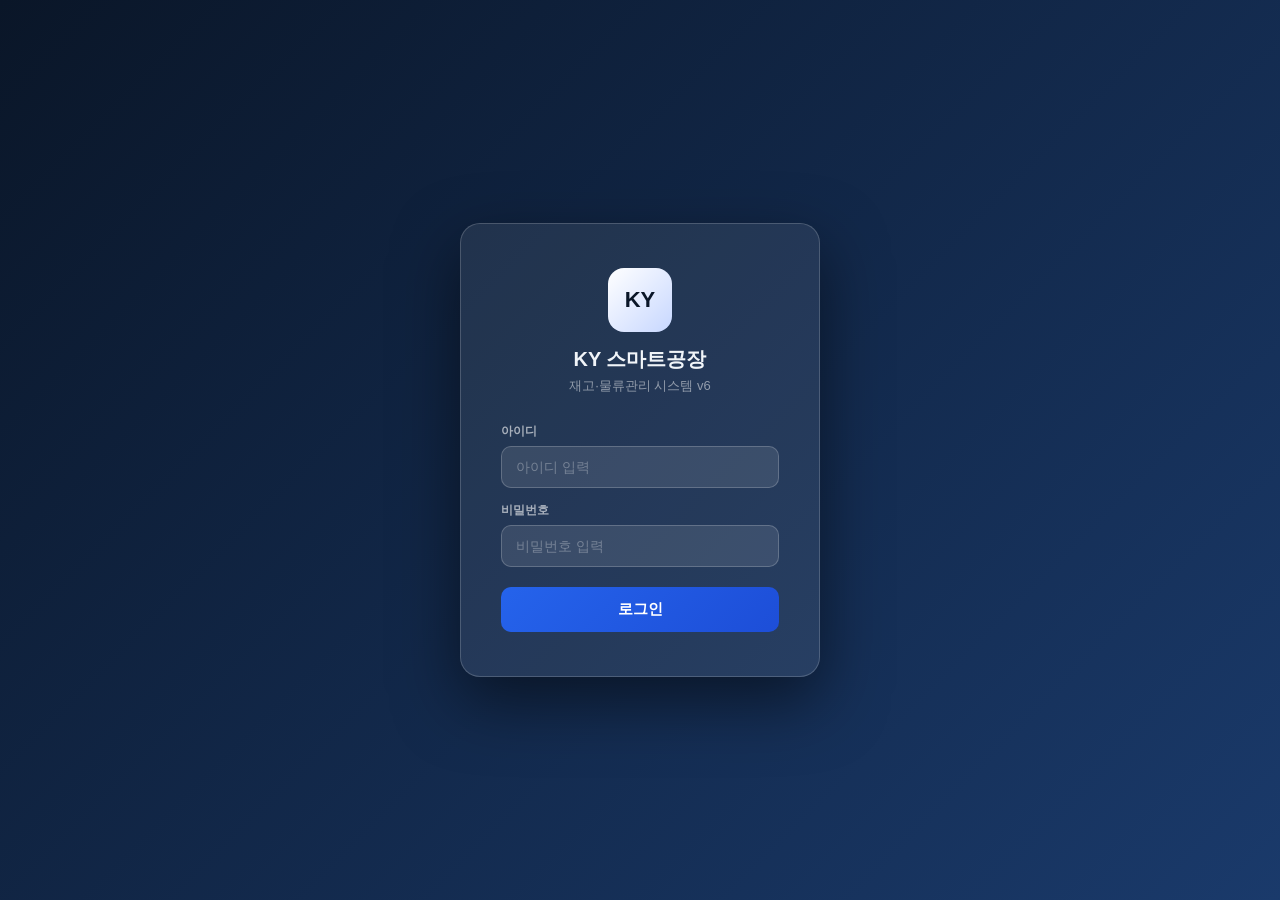
==== commit 2bd257f9: "Add files via upload" ====
--- a/KY_재고물류관리_실행_v6.html
+++ b/KY_재고물류관리_실행_v6.html
@@ -1,11 +1,12 @@
 <!DOCTYPE html>
 <!--
-  ┌──────────────────────────────────────────────────────────┐
-  │  KY 재고·물류관리 시스템 v5                              │
-  │  더블클릭 실행 납품본 — npm / 서버 / 빌드 불필요         │
-  │  로그인: admin / ky1234                                  │
-  │  외부 라이브러리 없음 · 오프라인 완전 독립 실행          │
-  └──────────────────────────────────────────────────────────┘
+┌──────────────────────────────────────────────────────────┐
+│  KY 재고·물류관리 시스템 v6                               │
+│  GitHub 최신본 기준 수정 — 입출고이력 컬럼 확장          │
+│  날짜/바코드/품목명/구분/수량/입고가격/출고가격/현재재고  │
+│  창고/현장명/담당자 — 누적 현재재고 계산                  │
+│  로그인: admin / ky1234                                   │
+└──────────────────────────────────────────────────────────┘
 -->
 <html lang="ko">
 <head>
@@ -14,307 +15,129 @@
 <title>KY 재고·물류관리 시스템</title>
 <style>
 *{box-sizing:border-box;margin:0;padding:0}
-html,body{height:100%;font-family:'Malgun Gothic','Apple SD Gothic Neo',sans-serif;background:#eef2f7;color:#1e293b}
-
-/* ══════════════════════════════════════════════════
-   로그인 화면
-══════════════════════════════════════════════════ */
-#loginScreen{
-  position:fixed;inset:0;z-index:9999;
-  background:linear-gradient(135deg,#060f1e 0%,#0d2147 45%,#0f3460 100%);
-  display:flex;align-items:center;justify-content:center;
-}
-#loginScreen::before{
-  content:'';position:absolute;inset:0;
-  background:radial-gradient(ellipse 900px 600px at 60% 40%,rgba(37,99,235,.18),transparent),
-             radial-gradient(ellipse 500px 400px at 20% 80%,rgba(16,163,74,.1),transparent);
-  pointer-events:none;
-}
-.login-box{
-  background:rgba(255,255,255,.07);
-  border:1px solid rgba(255,255,255,.15);
-  border-radius:24px;padding:48px 44px;width:380px;
-  text-align:center;
-  box-shadow:0 32px 80px rgba(0,0,0,.55),inset 0 1px 0 rgba(255,255,255,.1);
-  position:relative;z-index:1;
-}
-.login-logo{
-  width:68px;height:68px;
-  background:linear-gradient(135deg,#3b82f6,#1d4ed8);
-  color:#fff;border-radius:18px;
-  display:flex;align-items:center;justify-content:center;
-  font-weight:900;font-size:24px;margin:0 auto 16px;
-  box-shadow:0 8px 24px rgba(37,99,235,.45);
-}
-.login-box h2{color:#f8fafc;font-size:21px;font-weight:800;margin-bottom:4px;letter-spacing:-.02em}
-.login-sub{color:rgba(255,255,255,.45);font-size:13px;margin-bottom:32px}
+html,body{height:100%;font-family:'Malgun Gothic','Apple SD Gothic Neo',sans-serif;background:#f0f4f8;color:#1e293b}
+
+/* ── 로그인 ── */
+#loginScreen{position:fixed;inset:0;z-index:9999;background:linear-gradient(135deg,#0a1628,#1a3a6b);display:flex;align-items:center;justify-content:center}
+.login-box{background:rgba(255,255,255,.08);border:1px solid rgba(255,255,255,.18);border-radius:20px;padding:44px 40px;width:360px;text-align:center;box-shadow:0 24px 64px rgba(0,0,0,.5)}
+.login-logo{width:64px;height:64px;background:linear-gradient(135deg,#fff,#c7d7ff);color:#0a1628;border-radius:16px;display:flex;align-items:center;justify-content:center;font-weight:900;font-size:22px;margin:0 auto 14px}
+.login-box h2{color:#f1f5f9;font-size:20px;margin-bottom:4px}
+.login-sub{color:rgba(255,255,255,.5);font-size:13px;margin-bottom:28px}
 .lf{margin-bottom:14px;text-align:left}
-.lf label{color:rgba(255,255,255,.55);font-size:12px;font-weight:700;display:block;margin-bottom:6px;letter-spacing:.04em}
-.lf input{
-  width:100%;padding:13px 16px;
-  background:rgba(255,255,255,.09);
-  border:1px solid rgba(255,255,255,.18);
-  border-radius:12px;color:#f1f5f9;font-size:14px;
-  outline:none;font-family:inherit;transition:.2s;
-}
-.lf input:focus{border-color:#60a5fa;background:rgba(255,255,255,.14);box-shadow:0 0 0 3px rgba(96,165,250,.2)}
-.lf input::placeholder{color:rgba(255,255,255,.25)}
-#loginBtn{
-  width:100%;padding:14px;
-  background:linear-gradient(135deg,#2563eb,#1e40af);
-  color:#fff;border:none;border-radius:12px;font-size:15px;font-weight:800;
-  cursor:pointer;margin-top:8px;font-family:inherit;
-  box-shadow:0 6px 20px rgba(37,99,235,.4);transition:.2s;letter-spacing:.02em;
-}
-#loginBtn:hover{background:linear-gradient(135deg,#1d4ed8,#1e3a8a);transform:translateY(-1px);box-shadow:0 8px 24px rgba(37,99,235,.5)}
-#loginBtn:active{transform:none}
-#loginErr{color:#fca5a5;font-size:13px;margin-top:12px;display:none;font-weight:600}
-
-/* ══════════════════════════════════════════════════
-   앱 레이아웃
-══════════════════════════════════════════════════ */
+.lf label{color:rgba(255,255,255,.6);font-size:12px;font-weight:700;display:block;margin-bottom:6px}
+.lf input{width:100%;padding:12px 14px;background:rgba(255,255,255,.1);border:1px solid rgba(255,255,255,.2);border-radius:10px;color:#f1f5f9;font-size:14px;outline:none;font-family:inherit}
+.lf input:focus{border-color:#60a5fa;background:rgba(255,255,255,.15)}
+.lf input::placeholder{color:rgba(255,255,255,.3)}
+#loginBtn{width:100%;padding:13px;background:linear-gradient(135deg,#2563eb,#1d4ed8);color:#fff;border:none;border-radius:10px;font-size:15px;font-weight:800;cursor:pointer;margin-top:6px;font-family:inherit}
+#loginBtn:hover{background:linear-gradient(135deg,#1d4ed8,#1e40af)}
+#loginErr{color:#fca5a5;font-size:13px;margin-top:10px;display:none;font-weight:600}
+
+/* ── 앱 레이아웃 ── */
 #appWrap{display:none;height:100vh;overflow:hidden}
 .layout{display:flex;height:100%}
 
-/* ══════════════════════════════════════════════════
-   사이드바
-══════════════════════════════════════════════════ */
-.side{
-  width:248px;
-  background:linear-gradient(180deg,#0b1f3d 0%,#0f2a53 60%,#102e5a 100%);
-  color:#fff;display:flex;flex-direction:column;flex-shrink:0;overflow-y:auto;
-  box-shadow:4px 0 16px rgba(0,0,0,.18);
-}
-.side-brand{padding:22px 18px 16px;border-bottom:1px solid rgba(255,255,255,.08)}
-.brand-logo{
-  width:42px;height:42px;
-  background:linear-gradient(135deg,#3b82f6,#1d4ed8);
-  color:#fff;border-radius:12px;
-  display:inline-flex;align-items:center;justify-content:center;
-  font-weight:900;font-size:15px;vertical-align:middle;margin-right:11px;
-  box-shadow:0 4px 12px rgba(37,99,235,.4);
-}
-.brand-name{font-size:15px;font-weight:800;vertical-align:middle;letter-spacing:-.01em}
-.brand-sub{font-size:11px;color:rgba(255,255,255,.38);margin-top:5px;padding-left:2px;letter-spacing:.02em}
-.nav-sec{
-  padding:16px 18px 5px;
-  font-size:10px;color:rgba(255,255,255,.28);
-  font-weight:800;letter-spacing:.1em;text-transform:uppercase;
-}
-.nav-btn{
-  display:flex;align-items:center;gap:11px;width:100%;
-  padding:10px 16px;background:none;border:none;
-  color:rgba(255,255,255,.7);font-size:13px;font-weight:600;
-  cursor:pointer;border-radius:10px;text-align:left;
-  font-family:inherit;margin:1px 8px;width:calc(100% - 16px);
-  transition:.15s;
-}
-.nav-btn:hover{background:rgba(255,255,255,.1);color:#fff}
-.nav-btn.on{background:rgba(59,130,246,.25);color:#93c5fd;border:1px solid rgba(59,130,246,.3)}
-.nav-btn .ico{font-size:15px;width:20px;text-align:center;flex-shrink:0}
-.badge{background:#ef4444;color:#fff;font-size:10px;font-weight:800;padding:2px 7px;border-radius:99px;margin-left:auto;display:none;box-shadow:0 2px 6px rgba(239,68,68,.5)}
+/* ── 사이드바 ── */
+.side{width:240px;background:linear-gradient(180deg,#0f2747,#1a3a6b);color:#fff;display:flex;flex-direction:column;flex-shrink:0;overflow-y:auto}
+.side-brand{padding:20px 16px 14px;border-bottom:1px solid rgba(255,255,255,.1)}
+.brand-logo{width:40px;height:40px;background:linear-gradient(135deg,#fff,#c7d7ff);color:#0f2747;border-radius:12px;display:inline-flex;align-items:center;justify-content:center;font-weight:900;font-size:15px;vertical-align:middle;margin-right:10px}
+.brand-name{font-size:15px;font-weight:800;vertical-align:middle}
+.brand-sub{font-size:11px;color:rgba(255,255,255,.45);margin-top:4px;padding-left:2px}
+.nav-sec{padding:14px 10px 4px;font-size:10px;color:rgba(255,255,255,.35);font-weight:800;letter-spacing:.06em}
+.nav-btn{display:flex;align-items:center;gap:10px;width:100%;padding:11px 14px;background:none;border:none;color:rgba(255,255,255,.78);font-size:13px;font-weight:600;cursor:pointer;border-radius:10px;text-align:left;font-family:inherit}
+.nav-btn:hover,.nav-btn.on{background:rgba(255,255,255,.12);color:#fff}
+.nav-btn .ico{font-size:16px;width:20px;text-align:center;flex-shrink:0}
+.badge{background:#dc2626;color:#fff;font-size:10px;font-weight:800;padding:1px 6px;border-radius:99px;margin-left:auto;display:none}
 .badge.show{display:inline-block}
 
-/* ══════════════════════════════════════════════════
-   메인 영역
-══════════════════════════════════════════════════ */
+/* ── 메인 ── */
 .main{flex:1;display:flex;flex-direction:column;overflow:hidden}
-.topbar{
-  background:#fff;
-  border-bottom:1px solid #e2e8f0;
-  padding:0 28px;height:64px;
-  display:flex;align-items:center;justify-content:space-between;
-  flex-shrink:0;
-  box-shadow:0 2px 12px rgba(0,0,0,.06);
-}
-.tb-left h2{font-size:19px;font-weight:800;color:#0f172a;letter-spacing:-.02em}
-.tb-left .tb-sub{font-size:12px;color:#94a3b8;margin-top:2px}
-.tb-right{display:flex;align-items:center;gap:10px}
-.chip{padding:5px 13px;border-radius:99px;font-size:12px;font-weight:700}
-.chip.blue{background:#eff6ff;color:#1d4ed8}
-.chip.green{background:#f0fdf4;color:#15803d}
-.chip.red{background:#fff1f2;color:#be123c}
-.chip.gray{background:#f1f5f9;color:#475569}
-.chip.amber{background:#fffbeb;color:#92400e}
-.content{flex:1;overflow-y:auto;padding:24px 28px}
-
-/* ══════════════════════════════════════════════════
-   탭
-══════════════════════════════════════════════════ */
+.topbar{background:#fff;border-bottom:1px solid #e2e8f0;padding:0 24px;height:64px;display:flex;align-items:center;justify-content:space-between;flex-shrink:0;box-shadow:0 2px 8px rgba(0,0,0,.04)}
+.tb-left h2{font-size:20px;font-weight:800;color:#0f172a}
+.tb-left .tb-sub{font-size:12px;color:#64748b;margin-top:2px}
+.tb-right{display:flex;align-items:center;gap:12px}
+.chip{padding:5px 12px;border-radius:99px;font-size:12px;font-weight:700}
+.chip.blue{background:#eff6ff;color:#1d4ed8}.chip.green{background:#f0fdf4;color:#15803d}
+.chip.red{background:#fff1f2;color:#be123c}.chip.gray{background:#f1f5f9;color:#475569}.chip.amber{background:#fffbeb;color:#92400e}
+.content{flex:1;overflow-y:auto;padding:20px 24px}
+
+/* ── 탭 ── */
 .tab{display:none}.tab.on{display:block}
 
-/* ══════════════════════════════════════════════════
-   Hero 운영현황 바 (대시보드 전용)
-══════════════════════════════════════════════════ */
-.hero-bar{
-  background:linear-gradient(135deg,#0b1f3d,#163b6e);
-  border-radius:16px;padding:18px 28px;
-  display:flex;align-items:center;gap:0;
-  margin-bottom:22px;
-  box-shadow:0 4px 20px rgba(11,31,61,.35);
-  overflow:hidden;position:relative;
-}
-.hero-bar::before{
-  content:'';position:absolute;right:-60px;top:-60px;
-  width:240px;height:240px;
-  background:radial-gradient(circle,rgba(59,130,246,.18),transparent 70%);
-  border-radius:50%;
-}
-.hero-item{
-  display:flex;align-items:center;gap:12px;
-  padding:0 24px;border-right:1px solid rgba(255,255,255,.1);
-  flex:1;
-}
-.hero-item:last-child{border-right:none}
-.hero-item-ico{
-  width:40px;height:40px;border-radius:10px;
-  display:flex;align-items:center;justify-content:center;
-  font-size:18px;flex-shrink:0;
-}
-.hero-item-ico.blue{background:rgba(59,130,246,.2);color:#60a5fa}
-.hero-item-ico.green{background:rgba(22,163,74,.2);color:#4ade80}
-.hero-item-ico.amber{background:rgba(245,158,11,.2);color:#fbbf24}
-.hero-item-ico.red{background:rgba(239,68,68,.2);color:#f87171}
-.hero-item-ico.teal{background:rgba(20,184,166,.2);color:#2dd4bf}
-.hero-item-txt .label{font-size:11px;color:rgba(255,255,255,.45);font-weight:600;letter-spacing:.04em}
-.hero-item-txt .value{font-size:22px;font-weight:800;color:#fff;line-height:1.1;margin-top:2px}
-.hero-item-txt .sub{font-size:11px;color:rgba(255,255,255,.4);margin-top:1px}
-
-/* ══════════════════════════════════════════════════
-   KPI 카드 (전면 재설계)
-══════════════════════════════════════════════════ */
-.kpi-row{display:grid;grid-template-columns:repeat(5,1fr);gap:16px;margin-bottom:22px}
-.kpi-card{
-  background:#fff;
-  border:1px solid #e8edf5;
-  border-radius:16px;
-  padding:22px 20px 18px;
-  position:relative;overflow:hidden;
-  box-shadow:0 2px 12px rgba(0,0,0,.06),0 1px 3px rgba(0,0,0,.04);
-  transition:.2s;
-}
-.kpi-card:hover{box-shadow:0 6px 24px rgba(0,0,0,.1);transform:translateY(-2px)}
-.kpi-card::after{
-  content:'';position:absolute;
-  top:0;left:0;right:0;height:3px;
-  background:var(--c,linear-gradient(90deg,#2563eb,#3b82f6));
-  border-radius:16px 16px 0 0;
-}
-.kpi-card.green{--c:linear-gradient(90deg,#16a34a,#22c55e)}
-.kpi-card.red{--c:linear-gradient(90deg,#dc2626,#ef4444)}
-.kpi-card.amber{--c:linear-gradient(90deg,#d97706,#f59e0b)}
-.kpi-card.navy{--c:linear-gradient(90deg,#1e3a8a,#2563eb)}
-.kpi-card.teal{--c:linear-gradient(90deg,#0d9488,#14b8a6)}
-.kpi-ico-wrap{
-  width:44px;height:44px;border-radius:12px;
-  display:flex;align-items:center;justify-content:center;
-  font-size:20px;margin-bottom:14px;
-  background:var(--bg,#eff6ff);
-}
-.kpi-card.green .kpi-ico-wrap{--bg:#f0fdf4}
-.kpi-card.red   .kpi-ico-wrap{--bg:#fff1f2}
-.kpi-card.amber .kpi-ico-wrap{--bg:#fffbeb}
-.kpi-card.navy  .kpi-ico-wrap{--bg:#eff6ff}
-.kpi-card.teal  .kpi-ico-wrap{--bg:#f0fdfa}
-.kpi-lbl{font-size:12px;color:#64748b;font-weight:700;letter-spacing:.02em;margin-bottom:6px}
-.kpi-val{font-size:36px;font-weight:900;line-height:1;letter-spacing:-.03em;color:#0f172a;margin-bottom:6px}
-.kpi-meta{font-size:11px;color:#94a3b8;font-weight:500}
-
-/* ══════════════════════════════════════════════════
-   대시보드 그리드
-══════════════════════════════════════════════════ */
-.dash-grid{display:grid;grid-template-columns:1fr 380px;gap:18px;margin-bottom:18px}
-.dash-grid-bottom{display:grid;grid-template-columns:1fr 1fr 1fr;gap:18px}
-
-/* ══════════════════════════════════════════════════
-   카드 / 테이블 (공통)
-══════════════════════════════════════════════════ */
-.card{
-  background:#fff;
-  border:1px solid #e8edf5;
-  border-radius:16px;
-  box-shadow:0 2px 12px rgba(0,0,0,.05);
-  margin-bottom:18px;
-  overflow:hidden;
-}
-.card-hd{
-  padding:16px 20px;border-bottom:1px solid #f1f5f9;
-  display:flex;justify-content:space-between;align-items:center;
-}
-.card-hd h3{font-size:14px;font-weight:800;color:#0f172a;letter-spacing:-.01em}
-.card-hd h3 .hd-ico{margin-right:6px;font-size:15px}
-.card-bd{padding:16px 20px}
-.grid2{display:grid;grid-template-columns:1fr 1fr;gap:18px}
-.tbl-wrap{overflow-x:auto}
+/* ── KPI ── */
+.kpi-row{display:grid;grid-template-columns:repeat(5,1fr);gap:14px;margin-bottom:20px}
+.kpi-card{background:#fff;border:1px solid #e2e8f0;border-radius:14px;padding:16px 18px;position:relative;overflow:hidden;box-shadow:0 2px 8px rgba(0,0,0,.04)}
+.kpi-card::before{content:'';position:absolute;left:0;top:0;bottom:0;width:4px;background:var(--c,#2563eb)}
+.kpi-card.green{--c:#16a34a}.kpi-card.red{--c:#dc2626}.kpi-card.amber{--c:#d97706}.kpi-card.navy{--c:#1e3a8a}
+.kpi-ico{font-size:20px;margin-bottom:6px}
+.kpi-lbl{font-size:11px;color:#64748b;font-weight:700}
+.kpi-val{font-size:30px;font-weight:800;line-height:1.1;margin:6px 0 4px}
+.kpi-meta{font-size:11px;color:#94a3b8}
+
+/* ── 카드 / 테이블 ── */
+.card{background:#fff;border:1px solid #e2e8f0;border-radius:14px;box-shadow:0 2px 8px rgba(0,0,0,.04);margin-bottom:16px}
+.card-hd{padding:14px 18px;border-bottom:1px solid #f1f5f9;display:flex;justify-content:space-between;align-items:center}
+.card-hd h3{font-size:15px;font-weight:800}
+.card-bd{padding:16px 18px}
+.grid2{display:grid;grid-template-columns:1fr 1fr;gap:16px}
+.tbl-wrap{overflow-x:auto;-webkit-overflow-scrolling:touch}
+
+/* ── 이력 테이블 — 11컬럼 전용 스타일 ── */
+.hist-table{width:100%;border-collapse:collapse;font-size:12px;min-width:900px}
+.hist-table th{background:#f8fafc;color:#64748b;font-size:11px;font-weight:800;padding:10px 8px;border-bottom:2px solid #e2e8f0;text-align:left;white-space:nowrap;position:sticky;top:0;z-index:2}
+.hist-table td{padding:10px 8px;border-bottom:1px solid #f1f5f9;vertical-align:middle;white-space:nowrap}
+.hist-table tr:last-child td{border-bottom:none}
+.hist-table tr:hover td{background:#f8fafc}
+.hist-table .r{text-align:right}
+.hist-table .c{text-align:center}
+/* 가격 셀 */
+.price-in{color:#1d4ed8;font-weight:700}
+.price-out{color:#b91c1c;font-weight:700}
+.price-none{color:#cbd5e1;font-size:11px}
+/* 현재재고 셀 */
+.stock-cell{font-weight:800}
+.stock-ok{color:#15803d}
+.stock-low{color:#c2410c}
+.stock-zero{color:#dc2626}
+
+/* 일반 테이블 */
 table{width:100%;border-collapse:collapse;font-size:13px}
-th{
-  background:#f8fafc;color:#64748b;
-  font-size:11px;font-weight:800;padding:10px 12px;
-  border-bottom:1px solid #e2e8f0;text-align:left;white-space:nowrap;
-  letter-spacing:.04em;text-transform:uppercase;
-}
-td{padding:11px 12px;border-bottom:1px solid #f1f5f9;vertical-align:middle;color:#334155}
+th{background:#f8fafc;color:#64748b;font-size:11px;font-weight:800;padding:10px;border-bottom:1px solid #e2e8f0;text-align:left;white-space:nowrap}
+td{padding:11px 10px;border-bottom:1px solid #f1f5f9;vertical-align:middle}
 tr:last-child td{border-bottom:none}
-tr:hover td{background:#f8fafc}
+tr:hover td{background:#fafbfc}
 .r{text-align:right}.c{text-align:center}
-.in{background:#dbeafe;color:#1e40af;padding:3px 10px;border-radius:99px;font-size:11px;font-weight:800}
-.out{background:#fee2e2;color:#991b1b;padding:3px 10px;border-radius:99px;font-size:11px;font-weight:800}
-.ok{background:#dcfce7;color:#166534;padding:3px 10px;border-radius:99px;font-size:11px;font-weight:800}
-.low{background:#fff7ed;color:#c2410c;padding:3px 10px;border-radius:99px;font-size:11px;font-weight:800}
-.warn{background:#fef9c3;color:#854d0e;padding:3px 10px;border-radius:99px;font-size:11px;font-weight:800}
+.in{background:#dbeafe;color:#1d4ed8;padding:3px 9px;border-radius:99px;font-size:11px;font-weight:800}
+.out{background:#fee2e2;color:#b91c1c;padding:3px 9px;border-radius:99px;font-size:11px;font-weight:800}
+.ok{background:#dcfce7;color:#15803d;padding:3px 9px;border-radius:99px;font-size:11px;font-weight:800}
+.low{background:#fff7ed;color:#c2410c;padding:3px 9px;border-radius:99px;font-size:11px;font-weight:800}
+.warn{background:#fef9c3;color:#854d0e;padding:3px 9px;border-radius:99px;font-size:11px;font-weight:800}
 .row-low td{background:#fff7ed!important}
 .row-danger td{background:#fff1f2!important}
 
-/* ══════════════════════════════════════════════════
-   폼
-══════════════════════════════════════════════════ */
+/* ── 폼 ── */
 .frow{display:grid;grid-template-columns:1fr 1fr;gap:12px;margin-bottom:12px}
 .frow3{display:grid;grid-template-columns:1fr 1fr 1fr;gap:12px;margin-bottom:12px}
+.frow4{display:grid;grid-template-columns:1fr 1fr 1fr 1fr;gap:12px;margin-bottom:12px}
 .fg label{display:block;font-size:12px;color:#64748b;font-weight:700;margin-bottom:5px}
-.fg input,.fg select{
-  width:100%;padding:11px 12px;
-  border:1px solid #cbd5e1;border-radius:10px;
-  font-size:13px;outline:none;font-family:inherit;background:#fff;
-  transition:.2s;color:#1e293b;
-}
+.fg input,.fg select{width:100%;padding:11px 12px;border:1px solid #cbd5e1;border-radius:10px;font-size:13px;outline:none;font-family:inherit;background:#fff}
 .fg input:focus,.fg select:focus{border-color:#93c5fd;box-shadow:0 0 0 3px rgba(37,99,235,.08)}
 
-/* ══════════════════════════════════════════════════
-   버튼
-══════════════════════════════════════════════════ */
-.btn{
-  border:none;border-radius:10px;padding:10px 18px;
-  font-size:13px;font-weight:700;cursor:pointer;font-family:inherit;
-  transition:.15s;letter-spacing:.01em;
-}
-.btn:hover{opacity:.87;transform:translateY(-1px)}
-.btn:active{transform:none}
-.btn.pri{background:#2563eb;color:#fff;box-shadow:0 3px 10px rgba(37,99,235,.3)}
-.btn.sec{background:#eff6ff;color:#1d4ed8}
-.btn.dan{background:#fee2e2;color:#b91c1c}
-.btn.dark{background:#0f172a;color:#fff}
-.btn.csv{background:#f0fdf4;color:#15803d}
+/* ── 버튼 ── */
+.btn{border:none;border-radius:10px;padding:10px 16px;font-size:13px;font-weight:700;cursor:pointer;font-family:inherit}
+.btn:hover{opacity:.85}
+.btn.pri{background:#2563eb;color:#fff}.btn.sec{background:#eff6ff;color:#1d4ed8}
+.btn.dan{background:#fee2e2;color:#b91c1c}.btn.dark{background:#0f172a;color:#fff}.btn.csv{background:#f0fdf4;color:#15803d}
 .btns{display:flex;gap:8px;flex-wrap:wrap;margin-top:14px}
 
-/* ══════════════════════════════════════════════════
-   자동완성
-══════════════════════════════════════════════════ */
+/* ── 자동완성 ── */
 .ac-wrap{position:relative}
-.ac-list{
-  display:none;position:absolute;top:100%;left:0;right:0;
-  background:#fff;border:1.5px solid #93c5fd;border-top:none;
-  border-radius:0 0 12px 12px;z-index:50;
-  max-height:200px;overflow-y:auto;
-  box-shadow:0 8px 24px rgba(0,0,0,.12);
-}
+.ac-list{display:none;position:absolute;top:100%;left:0;right:0;background:#fff;border:1.5px solid #93c5fd;border-top:none;border-radius:0 0 10px 10px;z-index:50;max-height:200px;overflow-y:auto;box-shadow:0 8px 24px rgba(0,0,0,.12)}
 .ac-list.open{display:block}
 .ac-item{padding:9px 12px;font-size:13px;cursor:pointer;border-bottom:1px solid #f1f5f9}
 .ac-item:hover{background:#eff6ff}
 .ac-item b{color:#0f172a}.ac-item span{color:#94a3b8;font-size:11px;margin-left:8px}
 
-/* ══════════════════════════════════════════════════
-   현재고 미리보기
-══════════════════════════════════════════════════ */
+/* ── 현재고 미리보기 ── */
 .stock-prev{display:none;background:#f0f9ff;border:1.5px solid #bae6fd;border-radius:10px;padding:10px 14px;margin-top:6px;align-items:center;gap:12px}
 .stock-prev.show{display:flex}
 .stock-prev.warn{background:#fff7ed;border-color:#fed7aa}
@@ -324,118 +147,60 @@
 .sp-err{color:#dc2626;font-size:12px;font-weight:700;display:none}
 .sp-err.show{display:inline}
 
-/* ══════════════════════════════════════════════════
-   툴바
-══════════════════════════════════════════════════ */
+/* ── 툴바 ── */
 .toolbar{display:flex;gap:10px;flex-wrap:wrap;align-items:flex-end;margin-bottom:14px}
-.toolbar .fg{flex:1;min-width:120px}
+.toolbar .fg{flex:1;min-width:100px}
 .toolbar .fit{flex:0 0 auto}
-
-/* ══════════════════════════════════════════════════
-   토스트
-══════════════════════════════════════════════════ */
-#toast{
-  position:fixed;right:24px;bottom:28px;
-  background:rgba(15,23,42,.95);color:#f8fafc;
-  padding:12px 20px;border-radius:12px;
-  font-size:13px;font-weight:600;
-  opacity:0;transform:translateY(10px);
-  transition:.22s;z-index:9999;pointer-events:none;
-  border:1px solid rgba(255,255,255,.1);
-  box-shadow:0 8px 24px rgba(0,0,0,.3);
-}
+.toolbar label{font-size:12px;color:#64748b;font-weight:700;display:block;margin-bottom:5px}
+.toolbar input,.toolbar select{width:100%;padding:10px 12px;border:1px solid #cbd5e1;border-radius:10px;font-size:13px;outline:none;font-family:inherit;background:#fff}
+
+/* ── 토스트 ── */
+#toast{position:fixed;right:20px;bottom:24px;background:#1e293b;color:#f8fafc;padding:11px 18px;border-radius:10px;font-size:13px;font-weight:600;opacity:0;transform:translateY(8px);transition:.22s;z-index:9999;pointer-events:none}
 #toast.show{opacity:1;transform:none}
 
-/* ══════════════════════════════════════════════════
-   모달
-══════════════════════════════════════════════════ */
-.modal-bg{display:none;position:fixed;inset:0;background:rgba(0,0,0,.55);z-index:8000;align-items:center;justify-content:center;backdrop-filter:blur(2px)}
+/* ── 모달 ── */
+.modal-bg{display:none;position:fixed;inset:0;background:rgba(0,0,0,.5);z-index:8000;align-items:center;justify-content:center}
 .modal-bg.open{display:flex}
-.modal-box{background:#fff;border-radius:18px;padding:28px;max-width:420px;width:90%;box-shadow:0 32px 64px rgba(0,0,0,.3)}
-.modal-box h3{font-size:16px;color:#dc2626;margin-bottom:8px;font-weight:800}
+.modal-box{background:#fff;border-radius:16px;padding:28px;max-width:420px;width:90%;box-shadow:0 24px 64px rgba(0,0,0,.25)}
+.modal-box h3{font-size:16px;color:#dc2626;margin-bottom:8px}
 .modal-box p{color:#64748b;font-size:14px;line-height:1.7;margin-bottom:20px}
 
-/* ══════════════════════════════════════════════════
-   로딩
-══════════════════════════════════════════════════ */
-#loadingOverlay{display:none;position:fixed;inset:0;background:rgba(11,31,61,.55);z-index:7000;align-items:center;justify-content:center;flex-direction:column;gap:14px;backdrop-filter:blur(2px)}
+/* ── 로딩 ── */
+#loadingOverlay{display:none;position:fixed;inset:0;background:rgba(15,23,42,.45);z-index:7000;align-items:center;justify-content:center;flex-direction:column;gap:14px}
 #loadingOverlay.show{display:flex}
-.spinner{width:46px;height:46px;border:4px solid rgba(255,255,255,.2);border-top-color:#60a5fa;border-radius:50%;animation:spin .7s linear infinite}
+.spinner{width:44px;height:44px;border:4px solid rgba(255,255,255,.25);border-top-color:#fff;border-radius:50%;animation:spin .7s linear infinite}
 @keyframes spin{to{transform:rotate(360deg)}}
-#loadingOverlay p{color:#f1f5f9;font-size:14px;font-weight:700}
-
-/* ══════════════════════════════════════════════════
-   설정
-══════════════════════════════════════════════════ */
-.settings-grid{display:grid;grid-template-columns:1fr 1fr;gap:18px}
+#loadingOverlay p{color:#fff;font-size:14px;font-weight:700}
+
+/* ── 설정 ── */
+.settings-grid{display:grid;grid-template-columns:1fr 1fr;gap:16px}
 .set-info{background:#f8fafc;border:1px solid #e2e8f0;border-radius:10px;padding:12px;font-size:12px;color:#64748b;line-height:2}
 .set-info code{background:#e2e8f0;padding:1px 5px;border-radius:4px;font-size:11px;color:#0f172a}
 
-/* ══════════════════════════════════════════════════
-   동기화 배너
-══════════════════════════════════════════════════ */
-#sync-banner{
-  display:none;
-  background:linear-gradient(135deg,#fefce8,#fffbeb);
-  border:1.5px solid #fde047;border-radius:14px;
-  padding:14px 20px;align-items:center;gap:14px;flex-wrap:wrap;
-  margin-bottom:18px;
-  box-shadow:0 2px 8px rgba(253,224,71,.2);
-}
+/* ── 동기화 배너 ── */
+#sync-banner{display:none;background:#fefce8;border:1.5px solid #fde047;border-radius:12px;padding:12px 16px;align-items:center;gap:12px;flex-wrap:wrap;margin-bottom:16px}
 #sync-banner.show{display:flex}
 
-/* ══════════════════════════════════════════════════
-   대시보드 빠른 통계 섹션
-══════════════════════════════════════════════════ */
-.trend-section{margin-bottom:18px}
-.section-label{
-  font-size:12px;font-weight:800;color:#94a3b8;
-  letter-spacing:.08em;text-transform:uppercase;
-  margin-bottom:12px;display:flex;align-items:center;gap:8px;
-}
-.section-label::after{
-  content:'';flex:1;height:1px;background:#e2e8f0;
-}
-
-/* 부족재고 아이템 */
-.low-item{
-  display:flex;justify-content:space-between;align-items:center;
-  padding:12px 0;border-bottom:1px solid #f1f5f9;
-}
-.low-item:last-child{border-bottom:none}
-.low-item-name{font-weight:700;font-size:13px;color:#0f172a}
-.low-item-code{font-size:11px;color:#94a3b8;margin-top:2px}
-.low-item-badge{text-align:right}
-.low-progress{
-  height:4px;background:#fee2e2;border-radius:99px;
-  overflow:hidden;margin-top:3px;width:80px;
-}
-.low-progress-bar{height:100%;background:#ef4444;border-radius:99px}
-
-/* 창고별 바 */
-.wh-item{margin-bottom:14px}
-.wh-item:last-child{margin-bottom:0}
-.wh-row{display:flex;justify-content:space-between;margin-bottom:5px}
-.wh-name{font-size:13px;font-weight:600;color:#334155}
-.wh-val{font-size:13px;font-weight:800;color:#0f172a}
-.wh-bar-bg{height:8px;background:#f1f5f9;border-radius:99px;overflow:hidden}
-.wh-bar-fg{height:100%;border-radius:99px;transition:.4s ease}
-
-/* ══════════════════════════════════════════════════
-   반응형
-══════════════════════════════════════════════════ */
-@media(max-width:1280px){
-  .dash-grid{grid-template-columns:1fr}
-  .dash-grid-bottom{grid-template-columns:1fr 1fr}
-}
+/* ── 이력 컬럼 안내 배너 ── */
+.hist-info{background:#eff6ff;border:1px solid #bfdbfe;border-radius:10px;padding:10px 14px;font-size:12px;color:#1e40af;margin-bottom:12px;display:flex;align-items:center;gap:8px}
+
+/* ── 모바일 ── */
 @media(max-width:900px){
   .kpi-row{grid-template-columns:repeat(2,1fr)}
   .settings-grid,.grid2{grid-template-columns:1fr}
   .side{width:200px}
-  .hero-bar{flex-direction:column;gap:12px}
-  .hero-item{border-right:none;border-bottom:1px solid rgba(255,255,255,.1);padding:12px 0;width:100%}
-  .hero-item:last-child{border-bottom:none}
-  .dash-grid-bottom{grid-template-columns:1fr}
+  .frow4{grid-template-columns:1fr 1fr}
+  .hist-table{font-size:11px}
+  .hist-table th,.hist-table td{padding:8px 6px}
+  .topbar{padding:0 14px}
+  .content{padding:14px}
+}
+@media(max-width:600px){
+  .side{display:none}
+  .frow,.frow3,.frow4{grid-template-columns:1fr}
+  .kpi-row{grid-template-columns:1fr 1fr}
+  .topbar{height:54px}
+  .tb-left h2{font-size:16px}
 }
 </style>
 </head>
@@ -446,7 +211,7 @@
   <div class="login-box">
     <div class="login-logo" id="loginLogo">KY</div>
     <h2 id="loginTitle">KY 스마트공장</h2>
-    <div class="login-sub">재고·물류관리 시스템</div>
+    <div class="login-sub">재고·물류관리 시스템 v6</div>
     <div class="lf"><label>아이디</label><input id="loginId" type="text" placeholder="아이디 입력" autocomplete="username"></div>
     <div class="lf"><label>비밀번호</label><input id="loginPw" type="password" placeholder="비밀번호 입력" autocomplete="current-password"></div>
     <button id="loginBtn">로그인</button>
@@ -462,7 +227,7 @@
     <aside class="side">
       <div class="side-brand">
         <span class="brand-logo" id="sLogo">KY</span><span class="brand-name" id="sName">KY 재고관리</span>
-        <div class="brand-sub">스마트공장 납품형 v5</div>
+        <div class="brand-sub">스마트공장 납품형 v6</div>
       </div>
       <div class="nav-sec">메인</div>
       <button class="nav-btn on" data-tab="dash"><span class="ico">🏠</span>대시보드</button>
@@ -490,147 +255,44 @@
           <span class="chip blue" id="compChip">KY 재고관리</span>
         </div>
       </div>
+
       <div class="content">
 
         <!-- ━━ 대시보드 ━━ -->
         <div class="tab on" id="tab-dash">
-          <!-- 동기화 배너 -->
           <div id="sync-banner">
-            <span style="font-size:20px">📡</span>
+            <span style="font-size:18px">📡</span>
             <div style="flex:1">
               <div style="font-weight:800;font-size:13px;color:#854d0e">미연결 — 로컬 데이터 표시 중</div>
               <div style="font-size:12px;color:#a16207;margin-top:2px">설정 탭에서 GAS URL 입력 후 동기화 버튼을 눌러주세요.</div>
             </div>
             <button class="btn sec" style="font-size:12px;padding:7px 12px" onclick="goTab('settings')">⚙️ 설정</button>
           </div>
-
-          <!-- ★ Hero 운영현황 바 -->
-          <div class="hero-bar">
-            <div class="hero-item" style="padding-left:0">
-              <div class="hero-item-ico blue">📥</div>
-              <div class="hero-item-txt">
-                <div class="label">오늘 입고</div>
-                <div class="value" id="heroIn">0</div>
-                <div class="sub">건</div>
+          <div class="kpi-row">
+            <div class="kpi-card navy"><div class="kpi-ico">📦</div><div class="kpi-lbl">총 품목 수</div><div class="kpi-val" id="kpiItems">0</div><div class="kpi-meta">품목마스터 기준</div></div>
+            <div class="kpi-card green"><div class="kpi-ico">✅</div><div class="kpi-lbl">총 재고 수량</div><div class="kpi-val" id="kpiStock">0</div><div class="kpi-meta">전체 창고 합계</div></div>
+            <div class="kpi-card red"><div class="kpi-ico">⚠️</div><div class="kpi-lbl">부족 재고 품목</div><div class="kpi-val" id="kpiLow">0</div><div class="kpi-meta">안전재고 이하</div></div>
+            <div class="kpi-card"><div class="kpi-ico">📥</div><div class="kpi-lbl">오늘 입고</div><div class="kpi-val" id="kpiIn">0</div><div class="kpi-meta">당일 기준</div></div>
+            <div class="kpi-card amber"><div class="kpi-ico">📤</div><div class="kpi-lbl">오늘 출고</div><div class="kpi-val" id="kpiOut">0</div><div class="kpi-meta">당일 기준</div></div>
+          </div>
+          <div class="grid2">
+            <div>
+              <div class="card">
+                <div class="card-hd"><h3>최근 입출고</h3><button class="btn sec" style="font-size:12px;padding:6px 12px" onclick="goTab('hist')">전체</button></div>
+                <div class="card-bd tbl-wrap" style="padding:0 0 8px"><table><thead><tr><th>일시</th><th>구분</th><th>품목명</th><th class="r">수량</th><th>창고</th></tr></thead><tbody id="dashRecent"></tbody></table></div>
               </div>
-            </div>
-            <div class="hero-item">
-              <div class="hero-item-ico amber">📤</div>
-              <div class="hero-item-txt">
-                <div class="label">오늘 출고</div>
-                <div class="value" id="heroOut">0</div>
-                <div class="sub">건</div>
+              <div class="card">
+                <div class="card-hd"><h3>월별 입출고 현황</h3></div>
+                <div class="card-bd"><canvas id="monthCanvas" height="120"></canvas></div>
               </div>
             </div>
-            <div class="hero-item">
-              <div class="hero-item-ico red">⚠️</div>
-              <div class="hero-item-txt">
-                <div class="label">부족 품목</div>
-                <div class="value" id="heroLow">0</div>
-                <div class="sub">종 · 즉시 발주 필요</div>
+            <div>
+              <div class="card">
+                <div class="card-hd"><h3>부족 재고 알림</h3><button class="btn sec" style="font-size:12px;padding:6px 12px" onclick="goTab('short')">상세</button></div>
+                <div class="card-bd" id="dashLow"></div>
               </div>
-            </div>
-            <div class="hero-item">
-              <div class="hero-item-ico green">🏭</div>
-              <div class="hero-item-txt">
-                <div class="label">시스템 상태</div>
-                <div class="value" id="heroStatus" style="font-size:16px;margin-top:4px">정상 운영</div>
-                <div class="sub" id="heroSync">최근 동기화: 확인 중</div>
-              </div>
-            </div>
-            <div class="hero-item">
-              <div class="hero-item-ico teal">📦</div>
-              <div class="hero-item-txt">
-                <div class="label">전체 재고</div>
-                <div class="value" id="heroStock">0</div>
-                <div class="sub">개 품목</div>
-              </div>
-            </div>
-          </div>
-
-          <!-- KPI 카드 5개 -->
-          <div class="kpi-row">
-            <div class="kpi-card navy">
-              <div class="kpi-ico-wrap">📋</div>
-              <div class="kpi-lbl">총 품목 수</div>
-              <div class="kpi-val" id="kpiItems">0</div>
-              <div class="kpi-meta">품목마스터 기준</div>
-            </div>
-            <div class="kpi-card green">
-              <div class="kpi-ico-wrap">📦</div>
-              <div class="kpi-lbl">전체 재고량</div>
-              <div class="kpi-val" id="kpiStock">0</div>
-              <div class="kpi-meta">전체 창고 합산</div>
-            </div>
-            <div class="kpi-card red">
-              <div class="kpi-ico-wrap">🚨</div>
-              <div class="kpi-lbl">부족 재고</div>
-              <div class="kpi-val" id="kpiLow">0</div>
-              <div class="kpi-meta">안전재고 이하</div>
-            </div>
-            <div class="kpi-card">
-              <div class="kpi-ico-wrap">📥</div>
-              <div class="kpi-lbl">오늘 입고</div>
-              <div class="kpi-val" id="kpiIn">0</div>
-              <div class="kpi-meta">당일 누계</div>
-            </div>
-            <div class="kpi-card amber">
-              <div class="kpi-ico-wrap">📤</div>
-              <div class="kpi-lbl">오늘 출고</div>
-              <div class="kpi-val" id="kpiOut">0</div>
-              <div class="kpi-meta">당일 누계</div>
-            </div>
-          </div>
-
-          <!-- 메인 그리드: 좌(최근이력+월별차트) / 우(부족재고+창고별) -->
-          <div class="dash-grid">
-            <div>
-              <!-- 최근 입출고 -->
               <div class="card">
-                <div class="card-hd">
-                  <h3><span class="hd-ico">🕐</span>최근 입출고 이력</h3>
-                  <button class="btn sec" style="font-size:12px;padding:6px 14px" onclick="goTab('hist')">전체 보기 →</button>
-                </div>
-                <div class="card-bd tbl-wrap" style="padding:0 0 8px">
-                  <table>
-                    <thead><tr><th>일시</th><th>구분</th><th>품목명</th><th class="r">수량</th><th>창고</th></tr></thead>
-                    <tbody id="dashRecent"></tbody>
-                  </table>
-                </div>
-              </div>
-
-              <!-- 월별 입출고 차트 -->
-              <div class="card">
-                <div class="card-hd">
-                  <h3><span class="hd-ico">📊</span>월별 입출고 추세</h3>
-                  <div style="display:flex;gap:12px;align-items:center">
-                    <span style="display:flex;align-items:center;gap:4px;font-size:12px;color:#64748b"><span style="display:inline-block;width:10px;height:10px;border-radius:2px;background:#3b82f6;margin-right:2px"></span>입고</span>
-                    <span style="display:flex;align-items:center;gap:4px;font-size:12px;color:#64748b"><span style="display:inline-block;width:10px;height:10px;border-radius:2px;background:#f59e0b;margin-right:2px"></span>출고</span>
-                  </div>
-                </div>
-                <div class="card-bd" style="padding-top:12px">
-                  <canvas id="monthCanvas" height="130"></canvas>
-                </div>
-              </div>
-            </div>
-
-            <!-- 우측 패널 -->
-            <div>
-              <!-- 부족 재고 알림 -->
-              <div class="card" style="border-top:3px solid #ef4444">
-                <div class="card-hd">
-                  <h3><span class="hd-ico">🚨</span>부족 재고 알림</h3>
-                  <button class="btn sec" style="font-size:12px;padding:6px 14px" onclick="goTab('short')">상세 →</button>
-                </div>
-                <div class="card-bd" id="dashLow" style="padding-top:4px"></div>
-              </div>
-
-              <!-- 창고별 재고 -->
-              <div class="card" style="border-top:3px solid #2563eb">
-                <div class="card-hd">
-                  <h3><span class="hd-ico">🏗️</span>창고별 재고 현황</h3>
-                  <button class="btn sec" style="font-size:12px;padding:6px 14px" onclick="goTab('stock')">조회 →</button>
-                </div>
+                <div class="card-hd"><h3>창고별 재고</h3></div>
                 <div class="card-bd" id="dashWh"></div>
               </div>
             </div>
@@ -648,17 +310,18 @@
                   <div class="fg"><label>일시</label><input id="txDate" type="datetime-local"></div>
                 </div>
                 <div class="frow">
-                  <div class="fg"><label>품목코드</label><input id="txCode" placeholder="코드 입력"></div>
+                  <div class="fg"><label>품목코드 (바코드)</label><input id="txCode" placeholder="코드 / 바코드 스캔"></div>
                   <div class="fg ac-wrap">
                     <label>품목명 <span style="color:#2563eb;font-size:11px">↓ 자동완성</span></label>
                     <input id="txName" placeholder="품목명 입력" autocomplete="off" oninput="onNameInput(this.value)">
                     <div class="ac-list" id="acList"></div>
                   </div>
                 </div>
-                <div class="frow3">
+                <div class="frow4">
                   <div class="fg"><label>수량</label><input id="txQty" type="number" min="1" value="1" oninput="onQtyInput()"></div>
+                  <div class="fg"><label id="priceLabel">입고가격 (원)</label><input id="txPrice" type="number" min="0" placeholder="0" style=""></div>
+                  <div class="fg"><label>창고</label><select id="txWh" onchange="onQtyInput()"></select></div>
                   <div class="fg"><label>담당자</label><input id="txManager"></div>
-                  <div class="fg"><label>창고</label><select id="txWh" onchange="onQtyInput()"></select></div>
                 </div>
                 <div class="frow">
                   <div class="fg"><label>현장명</label><input id="txSite"></div>
@@ -689,14 +352,17 @@
           </div>
         </div>
 
-        <!-- ━━ 입출고 이력 ━━ -->
+        <!-- ━━ 입출고 이력 (v6 확장) ━━ -->
         <div class="tab" id="tab-hist">
+          <div class="hist-info">
+            📊 <strong>v6 확장 컬럼:</strong> 날짜 / 바코드 / 품목명 / 구분 / 수량 / 입고가격 / 출고가격 / 현재재고(누적) / 창고 / 현장명 / 담당자 — 총 11컬럼
+          </div>
           <div class="toolbar">
-            <div class="fg"><label style="font-size:12px;color:#64748b;font-weight:700;display:block;margin-bottom:5px">검색</label><input id="hKw" placeholder="품목코드·품목명·담당자" style="padding:10px 12px;border:1px solid #cbd5e1;border-radius:10px;font-size:13px;width:100%;outline:none;font-family:inherit"></div>
-            <div class="fg"><label style="font-size:12px;color:#64748b;font-weight:700;display:block;margin-bottom:5px">구분</label><select id="hType" style="padding:10px 12px;border:1px solid #cbd5e1;border-radius:10px;font-size:13px;width:100%;outline:none;font-family:inherit;background:#fff"><option value="">전체</option><option>입고</option><option>출고</option></select></div>
-            <div class="fg"><label style="font-size:12px;color:#64748b;font-weight:700;display:block;margin-bottom:5px">창고</label><select id="hWh" style="padding:10px 12px;border:1px solid #cbd5e1;border-radius:10px;font-size:13px;width:100%;outline:none;font-family:inherit;background:#fff"><option value="">전체</option></select></div>
-            <div class="fg"><label style="font-size:12px;color:#64748b;font-weight:700;display:block;margin-bottom:5px">시작일</label><input id="hFrom" type="date" style="padding:10px 12px;border:1px solid #cbd5e1;border-radius:10px;font-size:13px;width:100%;outline:none;font-family:inherit"></div>
-            <div class="fg"><label style="font-size:12px;color:#64748b;font-weight:700;display:block;margin-bottom:5px">종료일</label><input id="hTo" type="date" style="padding:10px 12px;border:1px solid #cbd5e1;border-radius:10px;font-size:13px;width:100%;outline:none;font-family:inherit"></div>
+            <div class="fg"><label>검색</label><input id="hKw" placeholder="바코드·품목명·담당자·현장명"></div>
+            <div class="fg"><label>구분</label><select id="hType"><option value="">전체</option><option>입고</option><option>출고</option></select></div>
+            <div class="fg"><label>창고</label><select id="hWh"><option value="">전체</option></select></div>
+            <div class="fg"><label>시작일</label><input id="hFrom" type="date"></div>
+            <div class="fg"><label>종료일</label><input id="hTo" type="date"></div>
             <div class="fit btns" style="margin-top:0;padding-bottom:0">
               <button class="btn pri" onclick="renderHist()">조회</button>
               <button class="btn sec" onclick="resetHist()">초기화</button>
@@ -704,10 +370,33 @@
             </div>
           </div>
           <div class="card">
-            <div class="card-hd"><h3>입출고 이력</h3><span class="chip gray" id="histCnt">0건</span></div>
+            <div class="card-hd">
+              <h3>입출고 이력</h3>
+              <div style="display:flex;gap:8px;align-items:center">
+                <span class="chip gray" id="histCnt">0건</span>
+                <span class="chip green" id="histInSum">입고 0</span>
+                <span class="chip red" id="histOutSum">출고 0</span>
+              </div>
+            </div>
             <div class="card-bd tbl-wrap" style="padding:0 0 8px">
-              <table><thead><tr><th>일시</th><th>구분</th><th>품목코드</th><th>품목명</th><th class="r">수량</th><th>창고</th><th>현장명</th><th>담당자</th><th>비고</th></tr></thead>
-              <tbody id="histTbody"></tbody></table>
+              <table class="hist-table">
+                <thead>
+                  <tr>
+                    <th style="min-width:120px">날짜</th>
+                    <th style="min-width:100px">바코드</th>
+                    <th style="min-width:120px">품목명</th>
+                    <th class="c" style="min-width:56px">구분</th>
+                    <th class="r" style="min-width:60px">수량</th>
+                    <th class="r" style="min-width:90px">입고가격</th>
+                    <th class="r" style="min-width:90px">출고가격</th>
+                    <th class="r" style="min-width:80px">현재재고</th>
+                    <th style="min-width:80px">창고</th>
+                    <th style="min-width:90px">현장명</th>
+                    <th style="min-width:70px">담당자</th>
+                  </tr>
+                </thead>
+                <tbody id="histTbody"></tbody>
+              </table>
             </div>
             <div id="histPager" style="padding:10px 18px;display:flex;gap:6px;align-items:center;flex-wrap:wrap;border-top:1px solid #f1f5f9"></div>
           </div>
@@ -716,8 +405,8 @@
         <!-- ━━ 재고 조회 ━━ -->
         <div class="tab" id="tab-stock">
           <div class="toolbar">
-            <div class="fg"><label style="font-size:12px;color:#64748b;font-weight:700;display:block;margin-bottom:5px">검색</label><input id="skKw" placeholder="품목코드·품목명" style="padding:10px 12px;border:1px solid #cbd5e1;border-radius:10px;font-size:13px;width:100%;outline:none;font-family:inherit"></div>
-            <div class="fg"><label style="font-size:12px;color:#64748b;font-weight:700;display:block;margin-bottom:5px">상태</label><select id="skStatus" style="padding:10px 12px;border:1px solid #cbd5e1;border-radius:10px;font-size:13px;width:100%;outline:none;font-family:inherit;background:#fff"><option value="">전체</option><option value="ok">정상만</option><option value="low">부족만</option></select></div>
+            <div class="fg"><label>검색</label><input id="skKw" placeholder="품목코드·품목명"></div>
+            <div class="fg"><label>상태</label><select id="skStatus"><option value="">전체</option><option value="ok">정상만</option><option value="low">부족만</option></select></div>
             <div class="fit btns" style="margin-top:0">
               <button class="btn pri" onclick="renderStock()">조회</button>
               <button class="btn sec" onclick="resetStock()">초기화</button>
@@ -785,7 +474,7 @@
           <div class="card" style="margin-top:16px">
             <div class="card-hd"><h3>월별 입출고 상세</h3></div>
             <div class="card-bd tbl-wrap" style="padding:0 0 8px">
-              <table><thead><tr><th>월</th><th class="r">입고건수</th><th class="r">입고수량</th><th class="r">출고건수</th><th class="r">출고수량</th><th class="r">순증감</th></tr></thead>
+              <table><thead><tr><th>월</th><th class="r">입고건수</th><th class="r">입고수량</th><th class="r">입고금액</th><th class="r">출고건수</th><th class="r">출고수량</th><th class="r">출고금액</th><th class="r">순증감</th></tr></thead>
               <tbody id="statsTbody"></tbody></table>
             </div>
           </div>
@@ -861,488 +550,353 @@
 <script>
 'use strict';
 /* ══════════════════════════════════════════════════════════════
-   KY 재고·물류관리 시스템 v5
-   더블클릭 실행 · 외부 라이브러리 없음 · 오프라인 완전 독립
+   KY 재고·물류관리 시스템 v6
+   GitHub 최신본 기준 — 입출고이력 11컬럼 확장
+   ① 날짜 ② 바코드 ③ 품목명 ④ 구분 ⑤ 수량
+   ⑥ 입고가격 ⑦ 출고가격 ⑧ 현재재고(누적) ⑨ 창고
+   ⑩ 현장명 ⑪ 담당자
    로그인: admin / ky1234
-   ══════════════════════════════════════════════════════════════ */
+══════════════════════════════════════════════════════════════ */
 
 /* ─── 고객사 설정 블록 ─── */
 var CONFIG = {
-  CLIENT_ID:   'ky',
-  COMPANY:     'KY 재고관리 시스템',
-  LOGO_TEXT:   'KY',
-  GAS_URL:     'https://script.google.com/macros/s/AKfycby7stu9vatQDhfoQZMB24QyuPw5TuCHaL-U63txFjUGYa38-DHoFT--DW_45IZBzfUE/exec',
-  WAREHOUSES:  ['성서공장', '현풍공장'],
+  CLIENT_ID: 'ky',
+  COMPANY: 'KY 재고관리 시스템',
+  LOGO_TEXT: 'KY',
+  GAS_URL: 'https://script.google.com/macros/s/AKfycby7stu9vatQDhfoQZMB24QyuPw5TuCHaL-U63txFjUGYa38-DHoFT--DW_45IZBzfUE/exec',
+  WAREHOUSES: ['성서공장', '현풍공장'],
   USERS: [
-    { id: 'admin', pw: 'ky1234', name: '관리자',  role: 'admin' },
-    { id: 'user1', pw: 'ky0000', name: '담당자1', role: 'user'  }
+    { id: 'admin', pw: 'ky1234', name: '관리자', role: 'admin' },
+    { id: 'user1', pw: 'ky0000', name: '담당자1', role: 'user' }
   ],
   SEED_ITEMS: [
-    { code: 'ITEM-001', name: '콤프레샤 필터', spec: 'A형',     unit: 'EA',  safety: 10 },
-    { code: 'ITEM-002', name: '에어호스',       spec: '10M',    unit: 'EA',  safety: 8  },
-    { code: 'ITEM-003', name: '압력게이지',     spec: '100psi', unit: 'EA',  safety: 5  },
-    { code: 'ITEM-004', name: '밸브세트',       spec: '표준',   unit: 'SET', safety: 4  }
+    { code: 'ITEM-001', name: '콤프레샤 필터', spec: 'A형', unit: 'EA', safety: 10 },
+    { code: 'ITEM-002', name: '에어호스', spec: '10M', unit: 'EA', safety: 8 },
+    { code: 'ITEM-003', name: '압력게이지', spec: '100psi', unit: 'EA', safety: 5 },
+    { code: 'ITEM-004', name: '밸브세트', spec: '표준', unit: 'SET', safety: 4 }
   ],
   ACTION: {
-    SAVE_TX:     'saveTransactionGet',
-    SAVE_MASTER: 'saveMasterItemGet',
-    DEL_MASTER:  'deleteMasterItem',
-    GET_MASTER:  'getMasterItems',
-    GET_TX:      'getTransactions',
-    DASHBOARD:   'dashboard',
-    TEST:        'test'
+    SAVE_TX:    'saveTransactionGet',
+    SAVE_MASTER:'saveMasterItemGet',
+    DEL_MASTER: 'deleteMasterItem',
+    GET_MASTER: 'getMasterItems',
+    GET_TX:     'getTransactions',
+    DASHBOARD:  'dashboard',
+    TEST:       'test'
   }
 };
 
 /* ─── localStorage ─── */
 var P = 'inv_' + CONFIG.CLIENT_ID + '_';
 var KEYS = { S: P+'settings', M: P+'master', T: P+'tx', SYNC: P+'syncTime' };
-function lsGet(k, def) { try { var v = localStorage.getItem(k); return v !== null ? JSON.parse(v) : def; } catch(e) { return def; } }
-function lsSet(k, v)   { try { localStorage.setItem(k, JSON.stringify(v)); } catch(e) {} }
-function getSettings() { return lsGet(KEYS.S, { company: CONFIG.COMPANY, logo: CONFIG.LOGO_TEXT, gasUrl: CONFIG.GAS_URL, defaultMgr: '', defaultWh: CONFIG.WAREHOUSES[0], pageSize: '20', useGas: 'N' }); }
-function getMaster()   { return lsGet(KEYS.M, []); }
-function setMaster(v)  { lsSet(KEYS.M, v); }
-function getTx()       { return lsGet(KEYS.T, []); }
-function setTx(v)      { lsSet(KEYS.T, v); }
+function lsGet(k,def){try{var v=localStorage.getItem(k);return v!==null?JSON.parse(v):def;}catch(e){return def;}}
+function lsSet(k,v){try{localStorage.setItem(k,JSON.stringify(v));}catch(e){}}
+function getSettings(){return lsGet(KEYS.S,{company:CONFIG.COMPANY,logo:CONFIG.LOGO_TEXT,gasUrl:CONFIG.GAS_URL,defaultMgr:'',defaultWh:CONFIG.WAREHOUSES[0],pageSize:'20',useGas:'N'});}
+function getMaster(){return lsGet(KEYS.M,[]);}
+function setMaster(v){lsSet(KEYS.M,v);}
+function getTx(){return lsGet(KEYS.T,[]);}
+function setTx(v){lsSet(KEYS.T,v);}
 
 /* ─── 유틸 ─── */
-function fmt(n) { return Number(n || 0).toLocaleString('ko-KR'); }
-function isoD(v) { return String(v || '').slice(0, 10); }
-function nowISO() { var d = new Date(); d.setMinutes(d.getMinutes() - d.getTimezoneOffset()); return d.toISOString().slice(0, 16); }
+function fmt(n){return Number(n||0).toLocaleString('ko-KR');}
+function fmtPrice(n){if(!n&&n!==0)return '';var v=Number(n);if(isNaN(v)||v===0)return '';return v.toLocaleString('ko-KR')+'원';}
+function isoD(v){return String(v||'').slice(0,10);}
+function nowISO(){var d=new Date();d.setMinutes(d.getMinutes()-d.getTimezoneOffset());return d.toISOString().slice(0,16);}
 var _toastTimer;
-function toast(msg) {
-  var el = document.getElementById('toast');
-  if (!el) return;
-  el.textContent = msg; el.classList.add('show');
-  clearTimeout(_toastTimer);
-  _toastTimer = setTimeout(function() { el.classList.remove('show'); }, 2400);
-}
-function showLoad(on) {
-  var el = document.getElementById('loadingOverlay');
-  if (el) el.classList.toggle('show', on);
-}
-function showAlert(title, msg) {
-  document.getElementById('alertTitle').textContent = title;
-  document.getElementById('alertMsg').innerHTML = msg;
-  document.getElementById('alertModal').classList.add('open');
-}
-function closeAlert() { document.getElementById('alertModal').classList.remove('open'); }
-
-/* ══════════════════════════════════════════════
-   ★ doLogin — 로그인 성공/실패 분리 보장 구조
-     STEP1: 검증
-     STEP2: alert('로그인 성공') — 이 시점에 이미 로그인 확정
-     STEP3: 화면 전환 (loginScreen 숨김 / appWrap 표시)
-     STEP4: 후속 렌더링 — 각각 독립 try/catch
-   ══════════════════════════════════════════════ */
-function doLogin() {
-  var id    = document.getElementById('loginId').value.trim();
-  var pw    = document.getElementById('loginPw').value;
-  var errEl = document.getElementById('loginErr');
-
-  /* ── STEP1: 입력값 검사 ── */
-  if (!id) {
-    errEl.textContent = '아이디를 입력해주세요.';
-    errEl.style.display = 'block';
-    return;
-  }
-  if (!pw) {
-    errEl.textContent = '비밀번호를 입력해주세요.';
-    errEl.style.display = 'block';
-    return;
-  }
-
-  /* ── STEP1: 계정 검사 ── */
-  var user = null;
-  for (var i = 0; i < CONFIG.USERS.length; i++) {
-    if (CONFIG.USERS[i].id === id) { user = CONFIG.USERS[i]; break; }
-  }
-  if (!user) {
-    errEl.textContent = '❌ 아이디가 올바르지 않습니다. (등록된 계정을 확인하세요)';
-    errEl.style.display = 'block';
-    return;
-  }
-  if (user.pw !== pw) {
-    errEl.textContent = '❌ 비밀번호가 올바르지 않습니다.';
-    errEl.style.display = 'block';
-    return;
-  }
-
-  /* ── STEP2: 로그인 성공 확정 ── */
-  errEl.style.display = 'none';
-  console.log('login success:', user.name);
-  alert('로그인 성공 — ' + user.name + '님 환영합니다.');
-
-  /* ── STEP3: 화면 전환 (절대 실패하지 않는 코드) ── */
-  document.getElementById('loginScreen').style.display = 'none';
-  document.getElementById('appWrap').style.display     = 'flex';
-
-  /* ── 담당자 기본값 ── */
-  var txMgrEl = document.getElementById('txManager');
-  if (txMgrEl) txMgrEl.value = user.name || '';
-
-  /* ── STEP4: 후속 초기화 — 각각 독립 try/catch ── */
-  try { applyBrand(); }              catch(e) { console.error('applyBrand 오류', e); }
-  try { initWhSelects(); }           catch(e) { console.error('initWhSelects 오류', e); }
-  try { fillNow(); }                 catch(e) { console.error('fillNow 오류', e); }
-  try { applySettingsToForm(true); } catch(e) { console.error('applySettingsToForm 오류', e); }
-
-  try {
-    var sb = document.getElementById('sync-banner');
-    if (sb) sb.classList.add('show');
-  } catch(e) { console.error('sync-banner 오류', e); }
-
-  /* ── STEP4: 화면 렌더링 — 각각 독립 try/catch ── */
-  try { if (typeof renderDashboard === 'function') renderDashboard(); } catch(e) { console.error('renderDashboard 오류', e); }
-  try { if (typeof renderHistory   === 'function') renderHistory();   } catch(e) { console.error('renderHistory 오류', e); }
-  try { if (typeof renderStock     === 'function') renderStock();     } catch(e) { console.error('renderStock 오류', e); }
-  try { if (typeof renderShortage  === 'function') renderShortage();  } catch(e) { console.error('renderShortage 오류', e); }
-  try { if (typeof renderMaster    === 'function') renderMaster();    } catch(e) { console.error('renderMaster 오류', e); }
-
-  try { toast(user.name + '님 로그인 완료'); } catch(e) {}
-}
-
-/* ── 이벤트 연결 ── */
-document.getElementById('loginBtn').addEventListener('click', doLogin);
-document.getElementById('loginPw').addEventListener('keydown', function(e) { if (e.key === 'Enter') doLogin(); });
-document.getElementById('loginId').addEventListener('keydown', function(e) { if (e.key === 'Enter') document.getElementById('loginPw').focus(); });
+function toast(msg){var el=document.getElementById('toast');if(!el)return;el.textContent=msg;el.classList.add('show');clearTimeout(_toastTimer);_toastTimer=setTimeout(function(){el.classList.remove('show');},2400);}
+function showLoad(on){var el=document.getElementById('loadingOverlay');if(el)el.classList.toggle('show',on);}
+function showAlert(title,msg){document.getElementById('alertTitle').textContent=title;document.getElementById('alertMsg').innerHTML=msg;document.getElementById('alertModal').classList.add('open');}
+function closeAlert(){document.getElementById('alertModal').classList.remove('open');}
+
+/* ─── 로그인 ─── */
+function doLogin(){
+  var id=document.getElementById('loginId').value.trim();
+  var pw=document.getElementById('loginPw').value;
+  var errEl=document.getElementById('loginErr');
+  if(!id){errEl.textContent='아이디를 입력해주세요.';errEl.style.display='block';return;}
+  if(!pw){errEl.textContent='비밀번호를 입력해주세요.';errEl.style.display='block';return;}
+  var user=null;
+  for(var i=0;i<CONFIG.USERS.length;i++){if(CONFIG.USERS[i].id===id){user=CONFIG.USERS[i];break;}}
+  if(!user){errEl.textContent='❌ 아이디가 올바르지 않습니다.';errEl.style.display='block';return;}
+  if(user.pw!==pw){errEl.textContent='❌ 비밀번호가 올바르지 않습니다.';errEl.style.display='block';return;}
+  errEl.style.display='none';
+  document.getElementById('loginScreen').style.display='none';
+  document.getElementById('appWrap').style.display='flex';
+  var txMgrEl=document.getElementById('txManager');
+  if(txMgrEl)txMgrEl.value=user.name||'';
+  try{applyBrand();}catch(e){}
+  try{initWhSelects();}catch(e){}
+  try{fillNow();}catch(e){}
+  try{applySettingsToForm(true);}catch(e){}
+  try{var sb=document.getElementById('sync-banner');if(sb)sb.classList.add('show');}catch(e){}
+  try{document.getElementById('todayTxt').textContent=new Date().toLocaleDateString('ko-KR',{year:'numeric',month:'long',day:'numeric',weekday:'short'});}catch(e){}
+  try{renderDash();}catch(e){}
+  try{renderHist();}catch(e){}
+  try{renderStock();}catch(e){}
+  try{renderShort();}catch(e){}
+  try{renderMaster();}catch(e){}
+  toast(user.name+'님 로그인 완료');
+}
+document.getElementById('loginBtn').addEventListener('click',doLogin);
+document.getElementById('loginPw').addEventListener('keydown',function(e){if(e.key==='Enter')doLogin();});
+document.getElementById('loginId').addEventListener('keydown',function(e){if(e.key==='Enter')document.getElementById('loginPw').focus();});
 
 /* ─── 탭 라우팅 ─── */
-var PAGE_META = {
-  dash:     ['대시보드',      '제조업 스마트공장 재고·물류 운영 현황'],
-  reg:      ['입출고 등록',   '입고 / 출고 실무 처리'],
-  hist:     ['입출고 이력',   '전체 트랜잭션 조회'],
-  stock:    ['재고 조회',     '현재고 및 창고별 수량'],
-  short:    ['부족 재고',     '안전재고 이하 품목 관리'],
-  master:   ['품목 마스터',   '품목 기본정보 관리'],
-  stats:    ['통계 / 리포트', '창고·출고 분석'],
-  settings: ['시스템 설정',   'GAS URL / 저장방식 설정']
+var PAGE_META={
+  dash:['대시보드','제조업 스마트공장 재고·물류 운영 현황'],
+  reg:['입출고 등록','입고 / 출고 실무 처리'],
+  hist:['입출고 이력','전체 트랜잭션 조회 — 11컬럼 확장 뷰'],
+  stock:['재고 조회','현재고 및 창고별 수량'],
+  short:['부족 재고','안전재고 이하 품목 관리'],
+  master:['품목 마스터','품목 기본정보 관리'],
+  stats:['통계 / 리포트','창고·출고 분석'],
+  settings:['시스템 설정','GAS URL / 저장방식 설정']
 };
-function goTab(name) {
-  document.querySelectorAll('.nav-btn').forEach(function(b) { b.classList.toggle('on', b.dataset.tab === name); });
-  document.querySelectorAll('.tab').forEach(function(t) { t.classList.remove('on'); });
-  document.getElementById('tab-' + name).classList.add('on');
-  var meta = PAGE_META[name] || ['', ''];
-  document.getElementById('pageTitle').textContent = meta[0];
-  document.getElementById('pageSub').textContent   = meta[1];
-  try { if (name === 'hist')     renderHist();     } catch(e) {}
-  try { if (name === 'stock')    renderStock();    } catch(e) {}
-  try { if (name === 'short')    renderShort();    } catch(e) {}
-  try { if (name === 'master')   renderMaster();   } catch(e) {}
-  try { if (name === 'stats')    renderStats();    } catch(e) {}
-  try { if (name === 'settings') { applyBrand(); updateSyncChip(); } } catch(e) {}
-}
-document.querySelectorAll('.nav-btn').forEach(function(b) {
-  b.addEventListener('click', function() { goTab(b.dataset.tab); });
+function goTab(name){
+  document.querySelectorAll('.nav-btn').forEach(function(b){b.classList.toggle('on',b.dataset.tab===name);});
+  document.querySelectorAll('.tab').forEach(function(t){t.classList.remove('on');});
+  document.getElementById('tab-'+name).classList.add('on');
+  var meta=PAGE_META[name]||['',''];
+  document.getElementById('pageTitle').textContent=meta[0];
+  document.getElementById('pageSub').textContent=meta[1];
+  try{if(name==='hist')renderHist();}catch(e){}
+  try{if(name==='stock')renderStock();}catch(e){}
+  try{if(name==='short')renderShort();}catch(e){}
+  try{if(name==='master')renderMaster();}catch(e){}
+  try{if(name==='stats')renderStats();}catch(e){}
+  try{if(name==='settings'){applyBrand();updateSyncChip();}}catch(e){}
+}
+document.querySelectorAll('.nav-btn').forEach(function(b){
+  b.addEventListener('click',function(){goTab(b.dataset.tab);});
 });
 
 /* ─── 브랜드 / 설정 ─── */
-function applyBrand() {
-  var s  = getSettings();
-  var co = s.company || CONFIG.COMPANY;
-  var lg = (s.logo   || CONFIG.LOGO_TEXT).slice(0, 3);
-  document.getElementById('sLogo').textContent      = lg;
-  document.getElementById('sName').textContent      = co;
-  document.getElementById('compChip').textContent   = co;
-  document.getElementById('loginLogo').textContent  = lg;
-  document.getElementById('loginTitle').textContent = co;
-  document.title = co + ' — 재고·물류관리';
-  document.getElementById('setCo').value     = co;
-  document.getElementById('setLogo').value   = s.logo   || CONFIG.LOGO_TEXT;
-  document.getElementById('setMgr').value    = s.defaultMgr || '';
-  document.getElementById('setPgSz').value   = s.pageSize   || '20';
-  document.getElementById('setGasUrl').value = s.gasUrl || CONFIG.GAS_URL;
-  document.getElementById('setUseGas').value = s.useGas || 'N';
-  var whOpts = CONFIG.WAREHOUSES.map(function(w) { return '<option value="'+w+'">'+w+'</option>'; }).join('');
-  document.getElementById('setWh').innerHTML = whOpts;
-  document.getElementById('setWh').value     = s.defaultWh || CONFIG.WAREHOUSES[0];
-}
-function applySettingsToForm(silent) {
-  var s = getSettings();
-  var mgr = document.getElementById('txManager');
-  var twh = document.getElementById('txWh');
-  if (mgr) mgr.value = s.defaultMgr || '';
-  if (twh) twh.value = s.defaultWh  || CONFIG.WAREHOUSES[0];
-  if (!silent) toast('기본값 반영 완료');
-}
-function saveSettings() {
-  lsSet(KEYS.S, {
-    company:    document.getElementById('setCo').value.trim()    || CONFIG.COMPANY,
-    logo:       document.getElementById('setLogo').value.trim()  || CONFIG.LOGO_TEXT,
-    gasUrl:     document.getElementById('setGasUrl').value.trim()|| CONFIG.GAS_URL,
-    defaultMgr: document.getElementById('setMgr').value.trim(),
-    defaultWh:  document.getElementById('setWh').value,
-    pageSize:   document.getElementById('setPgSz').value,
-    useGas:     document.getElementById('setUseGas').value
+function applyBrand(){
+  var s=getSettings();
+  var co=s.company||CONFIG.COMPANY;
+  var lg=(s.logo||CONFIG.LOGO_TEXT).slice(0,3);
+  document.getElementById('sLogo').textContent=lg;
+  document.getElementById('sName').textContent=co;
+  document.getElementById('compChip').textContent=co;
+  document.getElementById('loginLogo').textContent=lg;
+  document.getElementById('loginTitle').textContent=co;
+  document.title=co+' — 재고·물류관리 v6';
+  document.getElementById('setCo').value=co;
+  document.getElementById('setLogo').value=s.logo||CONFIG.LOGO_TEXT;
+  document.getElementById('setMgr').value=s.defaultMgr||'';
+  document.getElementById('setPgSz').value=s.pageSize||'20';
+  document.getElementById('setGasUrl').value=s.gasUrl||CONFIG.GAS_URL;
+  document.getElementById('setUseGas').value=s.useGas||'N';
+  var whOpts=CONFIG.WAREHOUSES.map(function(w){return '<option value="'+w+'">'+w+'</option>';}).join('');
+  document.getElementById('setWh').innerHTML=whOpts;
+  document.getElementById('setWh').value=s.defaultWh||CONFIG.WAREHOUSES[0];
+}
+function applySettingsToForm(silent){
+  var s=getSettings();
+  var mgr=document.getElementById('txManager'),twh=document.getElementById('txWh');
+  if(mgr)mgr.value=s.defaultMgr||'';
+  if(twh)twh.value=s.defaultWh||CONFIG.WAREHOUSES[0];
+  if(!silent)toast('기본값 반영 완료');
+}
+function saveSettings(){
+  lsSet(KEYS.S,{
+    company:document.getElementById('setCo').value.trim()||CONFIG.COMPANY,
+    logo:document.getElementById('setLogo').value.trim()||CONFIG.LOGO_TEXT,
+    gasUrl:document.getElementById('setGasUrl').value.trim()||CONFIG.GAS_URL,
+    defaultMgr:document.getElementById('setMgr').value.trim(),
+    defaultWh:document.getElementById('setWh').value,
+    pageSize:document.getElementById('setPgSz').value,
+    useGas:document.getElementById('setUseGas').value
   });
-  applyBrand();
-  toast('설정 저장 완료');
-}
-function initWhSelects() {
-  var opts = CONFIG.WAREHOUSES.map(function(w) { return '<option value="'+w+'">'+w+'</option>'; }).join('');
-  document.getElementById('txWh').innerHTML  = opts;
-  document.getElementById('hWh').innerHTML   = '<option value="">전체</option>' + opts;
-  document.getElementById('setWh').innerHTML = opts;
-  if (CONFIG.WAREHOUSES[0]) document.getElementById('wh0h').textContent = CONFIG.WAREHOUSES[0];
-  if (CONFIG.WAREHOUSES[1]) document.getElementById('wh1h').textContent = CONFIG.WAREHOUSES[1];
+  applyBrand();toast('설정 저장 완료');
+}
+function initWhSelects(){
+  var opts=CONFIG.WAREHOUSES.map(function(w){return '<option value="'+w+'">'+w+'</option>';}).join('');
+  document.getElementById('txWh').innerHTML=opts;
+  document.getElementById('hWh').innerHTML='<option value="">전체</option>'+opts;
+  document.getElementById('setWh').innerHTML=opts;
+  if(CONFIG.WAREHOUSES[0])document.getElementById('wh0h').textContent=CONFIG.WAREHOUSES[0];
+  if(CONFIG.WAREHOUSES[1])document.getElementById('wh1h').textContent=CONFIG.WAREHOUSES[1];
 }
 
 /* ─── 재고 계산 ─── */
-function calcStock() {
-  var master = getMaster(), txList = getTx(), WH = CONFIG.WAREHOUSES;
-  var map = {};
-  master.forEach(function(m) {
-    map[m.code] = { code: m.code, name: m.name, spec: m.spec||'', unit: m.unit||'EA', safety: Number(m.safety||0) };
-    WH.forEach(function(w) { map[m.code][w] = 0; });
+function calcStock(){
+  var master=getMaster(),txList=getTx(),WH=CONFIG.WAREHOUSES;
+  var map={};
+  master.forEach(function(m){
+    map[m.code]={code:m.code,name:m.name,spec:m.spec||'',unit:m.unit||'EA',safety:Number(m.safety||0)};
+    WH.forEach(function(w){map[m.code][w]=0;});
   });
-  txList.forEach(function(r) {
-    if (!map[r.code]) {
-      map[r.code] = { code: r.code, name: r.name||r.code, spec:'', unit:'EA', safety:0 };
-      WH.forEach(function(w) { map[r.code][w] = 0; });
+  txList.forEach(function(r){
+    if(!map[r.code]){
+      map[r.code]={code:r.code,name:r.name||r.code,spec:'',unit:'EA',safety:0};
+      WH.forEach(function(w){map[r.code][w]=0;});
     }
-    var sign = r.type === '입고' ? 1 : -1;
-    var wk   = WH.indexOf(r.warehouse) >= 0 ? r.warehouse : WH[0];
-    map[r.code][wk] += sign * Number(r.qty||0);
+    var sign=r.type==='입고'?1:-1;
+    var wk=WH.indexOf(r.warehouse)>=0?r.warehouse:WH[0];
+    map[r.code][wk]+=sign*Number(r.qty||0);
   });
-  var rows = Object.values(map).map(function(v) {
-    var wv = {}; WH.forEach(function(w) { wv[w] = Math.max(0, v[w]||0); });
-    return Object.assign({}, v, wv, { total: WH.reduce(function(s,w) { return s+wv[w]; }, 0) });
+  var rows=Object.values(map).map(function(v){
+    var wv={};WH.forEach(function(w){wv[w]=Math.max(0,v[w]||0);});
+    return Object.assign({},v,wv,{total:WH.reduce(function(s,w){return s+wv[w];},0)});
   });
-  var today = isoD(new Date().toISOString());
-  var inT   = txList.filter(function(r) { return isoD(r.date)===today && r.type==='입고'; }).length;
-  var outT  = txList.filter(function(r) { return isoD(r.date)===today && r.type==='출고'; }).length;
-  var low   = rows.filter(function(r) { return r.total <= r.safety; });
-  var whTot = {}; WH.forEach(function(w) { whTot[w] = rows.reduce(function(s,r) { return s+(r[w]||0); }, 0); });
-  return {
-    rows: rows, low: low, inToday: inT, outToday: outT,
-    totalStock: rows.reduce(function(s,r) { return s+r.total; }, 0),
-    whTotals: whTot,
-    recent: txList.slice().sort(function(a,b) { return new Date(b.date)-new Date(a.date); }).slice(0,8),
-    txRaw: txList
-  };
+  var today=isoD(new Date().toISOString());
+  var inT=txList.filter(function(r){return isoD(r.date)===today&&r.type==='입고';}).length;
+  var outT=txList.filter(function(r){return isoD(r.date)===today&&r.type==='출고';}).length;
+  var low=rows.filter(function(r){return r.total<=r.safety;});
+  var whTot={};WH.forEach(function(w){whTot[w]=rows.reduce(function(s,r){return s+(r[w]||0);},0);});
+  return{rows:rows,low:low,inToday:inT,outToday:outT,totalStock:rows.reduce(function(s,r){return s+r.total;},0),whTotals:whTot,recent:txList.slice().sort(function(a,b){return new Date(b.date)-new Date(a.date);}).slice(0,8),txRaw:txList};
+}
+
+/* ══ ★ 핵심 함수: 이력에 누적 현재재고 계산 추가 ══
+   txList를 시간 순 정렬 후, 품목+창고별 누적 합산.
+   각 행에 runningStock(해당 창고 기준) 필드를 부여.  */
+function buildHistWithStock(txList){
+  var WH=CONFIG.WAREHOUSES;
+  // 시간 오름차순으로 정렬 (누적 계산용)
+  var sorted=txList.slice().sort(function(a,b){return new Date(a.date)-new Date(b.date);});
+  // 품목+창고별 누적 재고 누산기
+  var stockMap={};
+  sorted.forEach(function(r){
+    var wk=WH.indexOf(r.warehouse)>=0?r.warehouse:WH[0];
+    var key=r.code+'__'+wk;
+    if(stockMap[key]===undefined)stockMap[key]=0;
+    var sign=r.type==='입고'?1:-1;
+    stockMap[key]+=sign*Number(r.qty||0);
+    if(stockMap[key]<0)stockMap[key]=0;
+    r._runningStock=stockMap[key];
+  });
+  return sorted;
 }
 
 /* ─── 대시보드 ─── */
-function renderDash() {
-  var d = calcStock(), WH = CONFIG.WAREHOUSES;
-  document.getElementById('kpiItems').textContent = fmt(getMaster().length);
-  document.getElementById('kpiStock').textContent = fmt(d.totalStock);
-  document.getElementById('kpiLow').textContent   = fmt(d.low.length);
-  document.getElementById('kpiIn').textContent    = fmt(d.inToday);
-  document.getElementById('kpiOut').textContent   = fmt(d.outToday);
+function renderDash(){
+  var d=calcStock(),WH=CONFIG.WAREHOUSES;
+  document.getElementById('kpiItems').textContent=fmt(getMaster().length);
+  document.getElementById('kpiStock').textContent=fmt(d.totalStock);
+  document.getElementById('kpiLow').textContent=fmt(d.low.length);
+  document.getElementById('kpiIn').textContent=fmt(d.inToday);
+  document.getElementById('kpiOut').textContent=fmt(d.outToday);
   updateShortBadge(d.low.length);
-
-  /* ── Hero 바 업데이트 ── */
-  try {
-    document.getElementById('heroIn').textContent    = fmt(d.inToday);
-    document.getElementById('heroOut').textContent   = fmt(d.outToday);
-    document.getElementById('heroLow').textContent   = fmt(d.low.length);
-    document.getElementById('heroStock').textContent = fmt(getMaster().length);
-    var syncT = localStorage.getItem(KEYS.SYNC);
-    document.getElementById('heroSync').textContent  = syncT ? '동기화: ' + syncT.slice(0,16) : '동기화 전';
-    var statusEl = document.getElementById('heroStatus');
-    if (d.low.length > 5) { statusEl.textContent = '주의 필요'; statusEl.style.color = '#fbbf24'; }
-    else { statusEl.textContent = '정상 운영'; statusEl.style.color = '#4ade80'; }
-  } catch(e) {}
-
-  /* ── 최근 이력 ── */
-  document.getElementById('dashRecent').innerHTML = d.recent.length
-    ? d.recent.map(function(r) {
-        var dt = new Date(r.date), ds = isNaN(dt) ? r.date : dt.toLocaleString('ko-KR');
-        return '<tr><td style="font-size:12px;color:#64748b">' + ds + '</td>'
-             + '<td><span class="' + (r.type==='입고'?'in':'out') + '">' + r.type + '</span></td>'
-             + '<td style="font-weight:600">' + (r.name||'') + '</td>'
-             + '<td class="r" style="font-weight:700">' + fmt(r.qty) + '</td>'
-             + '<td style="color:#64748b;font-size:12px">' + (r.warehouse||'') + '</td></tr>';
-      }).join('')
-    : '<tr><td colspan="5" style="text-align:center;color:#94a3b8;padding:24px">데이터 없음</td></tr>';
-
-  /* ── 부족 재고 (고급 렌더링) ── */
-  document.getElementById('dashLow').innerHTML = d.low.length
-    ? d.low.slice(0,6).map(function(r) {
-        var need = Math.max(r.safety - r.total, 0);
-        var pct  = r.safety > 0 ? Math.min((r.total / r.safety) * 100, 100) : 0;
-        return '<div class="low-item">'
-             + '<div><div class="low-item-name">' + r.name + '</div><div class="low-item-code">' + r.code + '</div></div>'
-             + '<div class="low-item-badge">'
-             + '<span class="low">부족 ' + fmt(need) + '</span>'
-             + '<div class="low-progress"><div class="low-progress-bar" style="width:' + pct + '%"></div></div>'
-             + '<div style="font-size:11px;color:#94a3b8;margin-top:2px">현재 ' + fmt(r.total) + ' / 안전 ' + fmt(r.safety) + '</div>'
-             + '</div></div>';
-      }).join('')
-    : '<div style="text-align:center;padding:28px;color:#94a3b8">'
-    + '<div style="font-size:32px;margin-bottom:8px">✅</div>'
-    + '<div style="font-weight:700;color:#15803d">부족 재고 없음</div>'
-    + '<div style="font-size:12px;margin-top:4px">모든 품목 정상 수준</div></div>';
-
-  /* ── 창고별 재고 (고급 바) ── */
-  var whSum = WH.reduce(function(s,w) { return s + (d.whTotals[w]||0); }, 0);
-  var colors = ['#2563eb','#16a34a','#d97706','#7c3aed','#dc2626'];
-  document.getElementById('dashWh').innerHTML = WH.map(function(w,i) {
-    var v = d.whTotals[w]||0, pct = whSum ? (v/whSum*100).toFixed(1) : 0;
-    return '<div class="wh-item">'
-         + '<div class="wh-row"><span class="wh-name">' + w + '</span>'
-         + '<span class="wh-val">' + fmt(v) + '</span></div>'
-         + '<div class="wh-bar-bg"><div class="wh-bar-fg" style="width:' + pct + '%;background:' + colors[i%colors.length] + '"></div></div>'
-         + '<div style="font-size:11px;color:#94a3b8;margin-top:4px">' + pct + '% 비중</div>'
-         + '</div>';
-  }).join('')
-  + '<div style="display:flex;justify-content:space-between;padding-top:12px;border-top:1px solid #f1f5f9;margin-top:4px">'
-  + '<span style="font-size:13px;color:#64748b;font-weight:600">전체 합계</span>'
-  + '<strong style="font-size:15px;color:#0f172a">' + fmt(whSum) + '</strong></div>';
-
-  /* ── 월별 차트 ── */
-  var mthMap = {};
-  d.txRaw.forEach(function(r) {
-    var m = String(r.date||'').slice(0,7); if(!m) return;
-    if(!mthMap[m]) mthMap[m] = { month:m, inQty:0, outQty:0 };
-    if(r.type==='입고') mthMap[m].inQty+=Number(r.qty||0);
-    else                mthMap[m].outQty+=Number(r.qty||0);
+  /* 최근 이력 */
+  document.getElementById('dashRecent').innerHTML=d.recent.length
+    ?d.recent.map(function(r){var dt=new Date(r.date),ds=isNaN(dt)?r.date:dt.toLocaleString('ko-KR');return '<tr><td style="font-size:12px">'+ds+'</td><td><span class="'+(r.type==='입고'?'in':'out')+'">'+r.type+'</span></td><td>'+(r.name||'')+'</td><td class="r">'+fmt(r.qty)+'</td><td>'+(r.warehouse||'')+'</td></tr>';}).join('')
+    :'<tr><td colspan="5" style="text-align:center;color:#94a3b8;padding:20px">데이터 없음</td></tr>';
+  /* 부족 재고 */
+  document.getElementById('dashLow').innerHTML=d.low.length
+    ?d.low.slice(0,6).map(function(r){return '<div style="display:flex;justify-content:space-between;align-items:center;padding:10px 0;border-bottom:1px solid #f1f5f9"><div><div style="font-weight:700;font-size:13px">'+r.name+'</div><div style="font-size:12px;color:#94a3b8">'+r.code+'</div></div><div style="text-align:right"><span class="low">부족 '+fmt(Math.max(r.safety-r.total,0))+'</span><div style="font-size:11px;color:#94a3b8;margin-top:2px">현재고 '+fmt(r.total)+' / 안전 '+fmt(r.safety)+'</div></div></div>';}).join('')
+    :'<div style="text-align:center;color:#94a3b8;padding:20px">✅ 부족 재고 없음</div>';
+  /* 창고별 */
+  var whSum=WH.reduce(function(s,w){return s+(d.whTotals[w]||0);},0);
+  var colors=['#2563eb','#16a34a','#d97706','#7c3aed'];
+  document.getElementById('dashWh').innerHTML=WH.map(function(w,i){
+    var v=d.whTotals[w]||0,pct=whSum?(v/whSum*100).toFixed(1):0;
+    return '<div style="display:flex;justify-content:space-between;margin-bottom:6px"><span style="font-size:13px">'+w+'</span><strong style="font-size:13px">'+fmt(v)+'</strong></div>'
+      +'<div style="height:8px;background:#f1f5f9;border-radius:99px;overflow:hidden;margin-bottom:12px"><div style="width:'+pct+'%;height:100%;background:'+colors[i%colors.length]+'"></div></div>';
+  }).join('')+'<div style="display:flex;justify-content:space-between;padding-top:4px;font-size:13px"><span>전체 합계</span><strong>'+fmt(whSum)+'</strong></div>';
+  /* 월별 차트 */
+  var mthMap={};
+  d.txRaw.forEach(function(r){var m=String(r.date||'').slice(0,7);if(!m)return;if(!mthMap[m])mthMap[m]={month:m,inQty:0,outQty:0};if(r.type==='입고')mthMap[m].inQty+=Number(r.qty||0);else mthMap[m].outQty+=Number(r.qty||0);});
+  drawMonthBar(Object.values(mthMap).sort(function(a,b){return a.month.localeCompare(b.month);}).slice(-6));
+}
+function updateShortBadge(n){var b=document.getElementById('shortBadge');b.textContent=n||0;b.classList.toggle('show',(n||0)>0);}
+
+/* ─── Canvas 차트 ─── */
+function drawMonthBar(data){
+  var cv=document.getElementById('monthCanvas');if(!cv)return;
+  var ctx=cv.getContext('2d'),W=cv.offsetWidth||400,H=120;
+  cv.width=W;cv.height=H;ctx.clearRect(0,0,W,H);
+  if(!data.length){ctx.fillStyle='#94a3b8';ctx.font='13px sans-serif';ctx.textAlign='center';ctx.fillText('데이터 없음',W/2,H/2);return;}
+  var maxV=Math.max.apply(null,data.map(function(d){return Math.max(d.inQty,d.outQty);}).concat([1]));
+  var pad={l:10,r:10,t:10,b:30},bW=(W-pad.l-pad.r)/data.length;
+  data.forEach(function(d,i){
+    var x=pad.l+i*bW,hIn=(d.inQty/maxV)*(H-pad.t-pad.b),hOut=(d.outQty/maxV)*(H-pad.t-pad.b),bw=(bW-bW*.24)/2;
+    ctx.fillStyle='#60a5fa';ctx.fillRect(x+bW*.12,H-pad.b-hIn,bw,hIn);
+    ctx.fillStyle='#f59e0b';ctx.fillRect(x+bW*.12+bw,H-pad.b-hOut,bw,hOut);
+    ctx.fillStyle='#94a3b8';ctx.font='10px sans-serif';ctx.textAlign='center';ctx.fillText(d.month.slice(5),x+bW/2,H-4);
   });
-  drawMonthBar(Object.values(mthMap).sort(function(a,b){ return a.month.localeCompare(b.month); }).slice(-6));
-}
-function updateShortBadge(n) {
-  var b = document.getElementById('shortBadge');
-  b.textContent = n||0; b.classList.toggle('show', (n||0)>0);
-}
-
-/* ─── Canvas 차트 ─── */
-function drawMonthBar(data) {
-  var cv = document.getElementById('monthCanvas'); if(!cv) return;
-  var ctx = cv.getContext('2d'), W = cv.offsetWidth||600, H = 130;
-  cv.width = W; cv.height = H; ctx.clearRect(0,0,W,H);
-  if (!data.length) {
-    ctx.fillStyle='#94a3b8'; ctx.font='13px Malgun Gothic,sans-serif';
-    ctx.textAlign='center'; ctx.fillText('데이터 없음',W/2,H/2); return;
-  }
-  var maxV = Math.max.apply(null, data.map(function(d){ return Math.max(d.inQty,d.outQty); }).concat([1]));
-  var pad={l:10,r:10,t:16,b:32}, bW=(W-pad.l-pad.r)/data.length;
-  data.forEach(function(d,i) {
-    var x=pad.l+i*bW, bw=(bW-bW*.28)/2;
-    var hIn=(d.inQty/maxV)*(H-pad.t-pad.b);
-    var hOut=(d.outQty/maxV)*(H-pad.t-pad.b);
-    /* 입고 바 */
-    var gIn=ctx.createLinearGradient(0,H-pad.b-hIn,0,H-pad.b);
-    gIn.addColorStop(0,'#3b82f6'); gIn.addColorStop(1,'#93c5fd');
-    ctx.fillStyle=gIn;
-    ctx.beginPath();
-    var r=3;
-    ctx.moveTo(x+bW*.14+r,H-pad.b-hIn);
-    ctx.lineTo(x+bW*.14+bw-r,H-pad.b-hIn);
-    ctx.quadraticCurveTo(x+bW*.14+bw,H-pad.b-hIn,x+bW*.14+bw,H-pad.b-hIn+r);
-    ctx.lineTo(x+bW*.14+bw,H-pad.b);
-    ctx.lineTo(x+bW*.14,H-pad.b);
-    ctx.lineTo(x+bW*.14,H-pad.b-hIn+r);
-    ctx.quadraticCurveTo(x+bW*.14,H-pad.b-hIn,x+bW*.14+r,H-pad.b-hIn);
-    ctx.closePath(); ctx.fill();
-    /* 출고 바 */
-    var gOut=ctx.createLinearGradient(0,H-pad.b-hOut,0,H-pad.b);
-    gOut.addColorStop(0,'#f59e0b'); gOut.addColorStop(1,'#fcd34d');
-    ctx.fillStyle=gOut;
-    var ox=x+bW*.14+bw;
-    ctx.beginPath();
-    ctx.moveTo(ox+r,H-pad.b-hOut);
-    ctx.lineTo(ox+bw-r,H-pad.b-hOut);
-    ctx.quadraticCurveTo(ox+bw,H-pad.b-hOut,ox+bw,H-pad.b-hOut+r);
-    ctx.lineTo(ox+bw,H-pad.b);
-    ctx.lineTo(ox,H-pad.b);
-    ctx.lineTo(ox,H-pad.b-hOut+r);
-    ctx.quadraticCurveTo(ox,H-pad.b-hOut,ox+r,H-pad.b-hOut);
-    ctx.closePath(); ctx.fill();
-    /* 월 레이블 */
-    ctx.fillStyle='#94a3b8'; ctx.font='10px Malgun Gothic,sans-serif'; ctx.textAlign='center';
-    ctx.fillText(d.month.slice(5)+'월', x+bW/2, H-6);
-  });
-}
-function drawSimpleBar(canvasId, labels, data, color) {
-  var cv=document.getElementById(canvasId); if(!cv) return;
-  var ctx=cv.getContext('2d'), W=cv.offsetWidth||400, H=cv.height||180;
-  cv.width=W; ctx.clearRect(0,0,W,H); if(!data.length) return;
-  var maxV=Math.max.apply(null,data.concat([1])), pad={l:10,r:10,t:10,b:30}, bW=(W-pad.l-pad.r)/data.length;
-  data.forEach(function(v,i) {
-    var x=pad.l+i*bW+bW*.1, bw=bW*.8, h=(v/maxV)*(H-pad.t-pad.b);
-    ctx.fillStyle=color||'#2563eb'; ctx.fillRect(x,H-pad.b-h,bw,h);
-    ctx.fillStyle='#94a3b8'; ctx.font='9px sans-serif'; ctx.textAlign='center';
-    var lbl=labels[i]||''; ctx.fillText(lbl.length>6?lbl.slice(0,6)+'…':lbl,x+bw/2,H-4);
-  });
-}
-function drawDonut(canvasId, labels, data, colors) {
-  var cv=document.getElementById(canvasId); if(!cv) return;
-  var ctx=cv.getContext('2d'), W=cv.offsetWidth||300, H=cv.height||180;
-  cv.width=W; cv.height=H; ctx.clearRect(0,0,W,H);
-  var total=data.reduce(function(s,v){return s+v;},0); if(!total) return;
-  var cx=W/2-30, cy=H/2, r=Math.min(cx,cy)-10, ir=r*.55, angle=-Math.PI/2;
-  data.forEach(function(v,i) {
-    var slice=(v/total)*Math.PI*2;
-    ctx.beginPath(); ctx.moveTo(cx,cy); ctx.arc(cx,cy,r,angle,angle+slice); ctx.closePath();
-    ctx.fillStyle=colors[i%colors.length]; ctx.fill(); angle+=slice;
-  });
-  ctx.beginPath(); ctx.arc(cx,cy,ir,0,Math.PI*2); ctx.fillStyle='#fff'; ctx.fill();
-  labels.forEach(function(lbl,i) {
-    ctx.fillStyle=colors[i%colors.length]; ctx.fillRect(W-80,20+i*22,12,12);
-    ctx.fillStyle='#374151'; ctx.font='11px sans-serif'; ctx.textAlign='left';
-    ctx.fillText(lbl,W-63,31+i*22);
-  });
+  ctx.fillStyle='#60a5fa';ctx.fillRect(W-80,4,10,10);ctx.fillStyle='#64748b';ctx.font='10px sans-serif';ctx.textAlign='left';ctx.fillText('입고',W-66,13);
+  ctx.fillStyle='#f59e0b';ctx.fillRect(W-40,4,10,10);ctx.fillStyle='#64748b';ctx.fillText('출고',W-26,13);
+}
+function drawSimpleBar(canvasId,labels,data,color){
+  var cv=document.getElementById(canvasId);if(!cv)return;
+  var ctx=cv.getContext('2d'),W=cv.offsetWidth||400,H=cv.height||180;
+  cv.width=W;ctx.clearRect(0,0,W,H);if(!data.length)return;
+  var maxV=Math.max.apply(null,data.concat([1])),pad={l:10,r:10,t:10,b:30},bW=(W-pad.l-pad.r)/data.length;
+  data.forEach(function(v,i){var x=pad.l+i*bW+bW*.1,bw=bW*.8,h=(v/maxV)*(H-pad.t-pad.b);ctx.fillStyle=color||'#2563eb';ctx.fillRect(x,H-pad.b-h,bw,h);ctx.fillStyle='#94a3b8';ctx.font='9px sans-serif';ctx.textAlign='center';var lbl=labels[i]||'';ctx.fillText(lbl.length>6?lbl.slice(0,6)+'…':lbl,x+bw/2,H-4);});
+}
+function drawDonut(canvasId,labels,data,colors){
+  var cv=document.getElementById(canvasId);if(!cv)return;
+  var ctx=cv.getContext('2d'),W=cv.offsetWidth||300,H=cv.height||180;
+  cv.width=W;cv.height=H;ctx.clearRect(0,0,W,H);
+  var total=data.reduce(function(s,v){return s+v;},0);if(!total)return;
+  var cx=W/2-30,cy=H/2,r=Math.min(cx,cy)-10,ir=r*.55,angle=-Math.PI/2;
+  data.forEach(function(v,i){var slice=(v/total)*Math.PI*2;ctx.beginPath();ctx.moveTo(cx,cy);ctx.arc(cx,cy,r,angle,angle+slice);ctx.closePath();ctx.fillStyle=colors[i%colors.length];ctx.fill();angle+=slice;});
+  ctx.beginPath();ctx.arc(cx,cy,ir,0,Math.PI*2);ctx.fillStyle='#fff';ctx.fill();
+  labels.forEach(function(lbl,i){ctx.fillStyle=colors[i%colors.length];ctx.fillRect(W-80,20+i*22,12,12);ctx.fillStyle='#374151';ctx.font='11px sans-serif';ctx.textAlign='left';ctx.fillText(lbl,W-63,31+i*22);});
 }
 
 /* ─── 입출고 등록 ─── */
-function fillNow() { document.getElementById('txDate').value = nowISO(); }
-function renderRegRecent() {
-  var rows = getTx().slice().sort(function(a,b){return new Date(b.date)-new Date(a.date);}).slice(0,5);
-  document.getElementById('regRecent').innerHTML = rows.length
-    ? rows.map(function(r) {
-        var dt=new Date(r.date), ds=isNaN(dt)?r.date:dt.toLocaleString('ko-KR');
-        return '<div style="display:flex;justify-content:space-between;padding:8px 0;border-bottom:1px solid #f1f5f9"><div><div style="font-weight:700;font-size:13px">'+(r.name||'')+'</div><div style="font-size:11px;color:#94a3b8">'+ds+' · '+(r.manager||'')+'</div></div><div style="text-align:right"><span class="'+(r.type==='입고'?'in':'out')+'">'+r.type+'</span><div style="font-size:12px;color:#94a3b8;margin-top:2px">'+fmt(r.qty)+' / '+(r.warehouse||'')+'</div></div></div>';
-      }).join('')
-    : '<div style="text-align:center;color:#94a3b8;padding:16px">등록 내역 없음</div>';
-}
-function getItemStock(code) { return calcStock().rows.filter(function(r){return r.code===code;})[0]||null; }
-function showStockPrev(code) {
-  var item=getItemStock(code), box=document.getElementById('stockPrev'); if(!item){box.classList.remove('show');return;}
+function fillNow(){document.getElementById('txDate').value=nowISO();}
+
+function onTxTypeChange(){
+  var t=document.getElementById('txType').value;
+  document.getElementById('priceLabel').textContent=t==='입고'?'입고가격 (원)':'출고가격 (원)';
+  hideStockPrev();
+  var c=document.getElementById('txCode').value.trim();if(c)onQtyInput();
+}
+
+function renderRegRecent(){
+  var rows=getTx().slice().sort(function(a,b){return new Date(b.date)-new Date(a.date);}).slice(0,5);
+  var today=isoD(new Date().toISOString());
+  var inT=getTx().filter(function(r){return isoD(r.date)===today&&r.type==='입고';}).length;
+  var outT=getTx().filter(function(r){return isoD(r.date)===today&&r.type==='출고';}).length;
+  document.getElementById('regIn').textContent=inT;
+  document.getElementById('regOut').textContent=outT;
+  document.getElementById('regRecent').innerHTML=rows.length
+    ?rows.map(function(r){var dt=new Date(r.date),ds=isNaN(dt)?r.date:dt.toLocaleString('ko-KR');return '<div style="display:flex;justify-content:space-between;padding:8px 0;border-bottom:1px solid #f1f5f9"><div><div style="font-weight:700;font-size:13px">'+(r.name||'')+'</div><div style="font-size:11px;color:#94a3b8">'+ds+' · '+(r.manager||'')+'</div></div><div style="text-align:right"><span class="'+(r.type==='입고'?'in':'out')+'">'+r.type+'</span><div style="font-size:12px;color:#94a3b8;margin-top:2px">'+fmt(r.qty)+' / '+(r.warehouse||'')+'</div></div></div>';}).join('')
+    :'<div style="text-align:center;color:#94a3b8;padding:16px">등록 내역 없음</div>';
+}
+
+function getItemStock(code){return calcStock().rows.filter(function(r){return r.code===code;})[0]||null;}
+function showStockPrev(code){var item=getItemStock(code),box=document.getElementById('stockPrev');if(!item){box.classList.remove('show');return;}var wh=document.getElementById('txWh').value||CONFIG.WAREHOUSES[0];document.getElementById('spVal').textContent=fmt(item[wh]!=null?item[wh]:0);document.getElementById('spUnit').textContent=item.unit||'';box.className='stock-prev show';}
+function hideStockPrev(){document.getElementById('stockPrev').classList.remove('show');}
+function onQtyInput(){
+  var code=document.getElementById('txCode').value.trim();if(!code)return;
+  var item=getItemStock(code),box=document.getElementById('stockPrev'),err=document.getElementById('spErr');if(!item)return;
   var wh=document.getElementById('txWh').value||CONFIG.WAREHOUSES[0];
-  document.getElementById('spVal').textContent  = fmt(item[wh]!=null?item[wh]:0);
-  document.getElementById('spUnit').textContent = item.unit||'';
-  box.className='stock-prev show';
-}
-function hideStockPrev() { document.getElementById('stockPrev').classList.remove('show'); }
-function onQtyInput() {
-  var code=document.getElementById('txCode').value.trim(); if(!code)return;
-  var item=getItemStock(code), box=document.getElementById('stockPrev'), err=document.getElementById('spErr'); if(!item)return;
-  var wh=document.getElementById('txWh').value||CONFIG.WAREHOUSES[0];
-  var qty=Number(document.getElementById('txQty').value||0), typ=document.getElementById('txType').value, cur=item[wh]!=null?item[wh]:0;
-  document.getElementById('spVal').textContent=fmt(cur); document.getElementById('spUnit').textContent=item.unit||'';
+  var qty=Number(document.getElementById('txQty').value||0),typ=document.getElementById('txType').value,cur=item[wh]!=null?item[wh]:0;
+  document.getElementById('spVal').textContent=fmt(cur);document.getElementById('spUnit').textContent=item.unit||'';
   box.classList.add('show');
   if(typ==='출고'&&qty>cur){box.className='stock-prev show danger';err.classList.add('show');}
   else{box.className='stock-prev show'+(typ==='출고'&&cur<=item.safety?' warn':'');err.classList.remove('show');}
 }
-function onTxTypeChange(){hideStockPrev();var c=document.getElementById('txCode').value.trim();if(c)onQtyInput();}
-function onNameInput(v) {
-  var list=document.getElementById('acList'); if(!v){list.classList.remove('open');return;}
+function onNameInput(v){
+  var list=document.getElementById('acList');if(!v){list.classList.remove('open');return;}
   var items=getMaster().filter(function(m){return m.name.indexOf(v)>=0||m.code.indexOf(v)>=0;}).slice(0,8);
   if(!items.length){list.classList.remove('open');return;}
-  list.innerHTML=items.map(function(m){
-    return '<div class="ac-item" onclick="selectAc(\''+m.code.replace(/'/g,"\\'")+"','"+(m.name||'').replace(/'/g,"\\'")+'\')"><b>'+(m.name||'')+'</b><span>'+(m.code||'')+' '+(m.spec||'')+'</span></div>';
-  }).join('');
+  list.innerHTML=items.map(function(m){return '<div class="ac-item" onclick="selectAc(\''+m.code.replace(/'/g,"\\'")+"','"+( m.name||'').replace(/'/g,"\\'")+'\')" ><b>'+(m.name||'')+'</b><span>'+(m.code||'')+' '+(m.spec||'')+'</span></div>';}).join('');
   list.classList.add('open');
 }
 function selectAc(code,name){
-  document.getElementById('txCode').value=code; document.getElementById('txName').value=name;
+  document.getElementById('txCode').value=code;document.getElementById('txName').value=name;
   document.getElementById('acList').classList.remove('open');
-  showStockPrev(code); onQtyInput();
+  showStockPrev(code);onQtyInput();
 }
 document.addEventListener('click',function(e){if(!e.target.closest('.ac-wrap'))document.getElementById('acList').classList.remove('open');});
 
-async function saveTx() {
-  var row = {
-    date:      document.getElementById('txDate').value ? new Date(document.getElementById('txDate').value).toISOString() : new Date().toISOString(),
-    type:      document.getElementById('txType').value,
-    code:      document.getElementById('txCode').value.trim(),
-    name:      document.getElementById('txName').value.trim(),
-    qty:       Number(document.getElementById('txQty').value||0),
-    manager:   document.getElementById('txManager').value.trim(),
+async function saveTx(){
+  var row={
+    date: document.getElementById('txDate').value?new Date(document.getElementById('txDate').value).toISOString():new Date().toISOString(),
+    type: document.getElementById('txType').value,
+    code: document.getElementById('txCode').value.trim(),
+    name: document.getElementById('txName').value.trim(),
+    qty:  Number(document.getElementById('txQty').value||0),
+    price: Number(document.getElementById('txPrice').value||0),
+    manager: document.getElementById('txManager').value.trim(),
     warehouse: document.getElementById('txWh').value,
-    site:      document.getElementById('txSite').value.trim(),
-    note:      document.getElementById('txNote').value.trim()
+    site: document.getElementById('txSite').value.trim(),
+    note: document.getElementById('txNote').value.trim()
   };
   if(!row.code||!row.name||!row.qty){toast('품목코드, 품목명, 수량을 입력하세요');return;}
   if(row.type==='출고'){
@@ -1355,34 +909,78 @@
     catch(e){showAlert('❌ GAS 저장 실패','<code>'+e.message+'</code>');showLoad(false);return;}
     finally{showLoad(false);}
   }else{var arr=getTx();arr.push(row);setTx(arr);}
-  resetTxForm(false); renderDash(); renderRegRecent(); renderHist(); renderStock(); renderShort();
+  resetTxForm(false);renderDash();renderRegRecent();renderHist();renderStock();renderShort();
   toast('✅ 입출고 저장 완료');
 }
 function resetTxForm(withNow){
   if(withNow===undefined)withNow=true;
-  document.getElementById('txType').value='입고'; document.getElementById('txCode').value=''; document.getElementById('txName').value='';
-  document.getElementById('txQty').value=1; document.getElementById('txSite').value=''; document.getElementById('txNote').value='';
-  applySettingsToForm(true); if(withNow)fillNow(); hideStockPrev(); document.getElementById('acList').classList.remove('open');
-}
-
-/* ─── 입출고 이력 ─── */
+  document.getElementById('txType').value='입고';document.getElementById('txCode').value='';document.getElementById('txName').value='';
+  document.getElementById('txQty').value=1;document.getElementById('txPrice').value='';
+  document.getElementById('txSite').value='';document.getElementById('txNote').value='';
+  document.getElementById('priceLabel').textContent='입고가격 (원)';
+  applySettingsToForm(true);if(withNow)fillNow();hideStockPrev();document.getElementById('acList').classList.remove('open');
+}
+
+/* ━━━━━━━━━━━━━━━━━━━━━━━━━━━━━━━━━━━━━━━━━━━━━━
+   ★ 입출고 이력 렌더링 (v6 — 11컬럼 확장)
+   컬럼: 날짜 / 바코드 / 품목명 / 구분 / 수량
+         입고가격 / 출고가격 / 현재재고(누적) / 창고 / 현장명 / 담당자
+━━━━━━━━━━━━━━━━━━━━━━━━━━━━━━━━━━━━━━━━━━━━━━ */
 var _hPage=1;
-function renderHist() {
+function renderHist(){
   var kw=document.getElementById('hKw').value.trim().toLowerCase();
-  var tp=document.getElementById('hType').value, wh=document.getElementById('hWh').value;
-  var df=document.getElementById('hFrom').value, dt=document.getElementById('hTo').value;
-  var rows=getTx().slice().sort(function(a,b){return new Date(b.date)-new Date(a.date);}).filter(function(r){
+  var tp=document.getElementById('hType').value,wh=document.getElementById('hWh').value;
+  var df=document.getElementById('hFrom').value,dt=document.getElementById('hTo').value;
+
+  // 먼저 누적재고가 포함된 이력 생성 (시간 오름차순)
+  var allWithStock=buildHistWithStock(getTx());
+
+  // 필터 적용 (내림차순 표시를 위해 뒤집기)
+  var rows=allWithStock.slice().reverse().filter(function(r){
     var d=isoD(r.date);
-    return (!kw||[r.code,r.name,r.manager].join(' ').toLowerCase().indexOf(kw)>=0)
+    return(!kw||[r.code,r.name,r.manager,r.site].join(' ').toLowerCase().indexOf(kw)>=0)
       &&(!tp||r.type===tp)&&(!wh||r.warehouse===wh)&&(!df||d>=df)&&(!dt||d<=dt);
   });
+
+  var inSum=rows.filter(function(r){return r.type==='입고';}).reduce(function(s,r){return s+Number(r.qty||0);},0);
+  var outSum=rows.filter(function(r){return r.type==='출고';}).reduce(function(s,r){return s+Number(r.qty||0);},0);
+
   document.getElementById('histCnt').textContent=rows.length+'건';
-  var ps=Number(getSettings().pageSize||20), tp2=Math.ceil(rows.length/ps)||1;
+  document.getElementById('histInSum').textContent='입고 '+fmt(inSum);
+  document.getElementById('histOutSum').textContent='출고 '+fmt(outSum);
+
+  var ps=Number(getSettings().pageSize||20),tp2=Math.ceil(rows.length/ps)||1;
   if(_hPage>tp2)_hPage=tp2;
   var pg=rows.slice((_hPage-1)*ps,_hPage*ps);
+
   document.getElementById('histTbody').innerHTML=pg.length
-    ?pg.map(function(r){var dt2=new Date(r.date),ds=isNaN(dt2)?r.date:dt2.toLocaleString('ko-KR');return '<tr><td style="font-size:12px">'+ds+'</td><td><span class="'+(r.type==='입고'?'in':'out')+'">'+r.type+'</span></td><td>'+(r.code||'')+'</td><td>'+(r.name||'')+'</td><td class="r">'+fmt(r.qty)+'</td><td>'+(r.warehouse||'')+'</td><td>'+(r.site||'')+'</td><td>'+(r.manager||'')+'</td><td>'+(r.note||'')+'</td></tr>';}).join('')
-    :'<tr><td colspan="9" style="text-align:center;color:#94a3b8;padding:20px">데이터 없음</td></tr>';
+    ?pg.map(function(r){
+        var dt2=new Date(r.date),ds=isNaN(dt2)?r.date:dt2.toLocaleString('ko-KR',{year:'2-digit',month:'2-digit',day:'2-digit',hour:'2-digit',minute:'2-digit'});
+        var isIn=r.type==='입고';
+        // 가격 셀
+        var priceInCell=isIn&&r.price?'<span class="price-in">'+fmt(r.price)+'원</span>':'<span class="price-none">-</span>';
+        var priceOutCell=!isIn&&r.price?'<span class="price-out">'+fmt(r.price)+'원</span>':'<span class="price-none">-</span>';
+        // 현재재고 셀
+        var stk=r._runningStock!=null?r._runningStock:0;
+        var stkCls=stk===0?'stock-zero':stk<=5?'stock-low':'stock-ok';
+        var stkCell='<span class="stock-cell '+stkCls+'">'+fmt(stk)+'</span>';
+        return '<tr>'
+          +'<td style="font-size:11px;color:#64748b">'+ds+'</td>'
+          +'<td style="font-family:monospace;font-size:12px">'+(r.code||'')+'</td>'
+          +'<td style="font-weight:600">'+(r.name||'')+'</td>'
+          +'<td class="c"><span class="'+(isIn?'in':'out')+'">'+r.type+'</span></td>'
+          +'<td class="r" style="font-weight:700">'+fmt(r.qty)+'</td>'
+          +'<td class="r">'+priceInCell+'</td>'
+          +'<td class="r">'+priceOutCell+'</td>'
+          +'<td class="r">'+stkCell+'</td>'
+          +'<td>'+(r.warehouse||'')+'</td>'
+          +'<td style="font-size:12px">'+(r.site||'')+'</td>'
+          +'<td style="font-size:12px">'+(r.manager||'')+'</td>'
+          +'</tr>';
+      }).join('')
+    :'<tr><td colspan="11" style="text-align:center;color:#94a3b8;padding:24px">데이터 없음</td></tr>';
+
+  /* 페이저 */
   var pager=document.getElementById('histPager');
   if(rows.length>ps){
     var h='<span style="font-size:12px;color:#64748b">총 '+rows.length+'건</span>';
@@ -1395,12 +993,28 @@
 }
 function resetHist(){['hKw','hFrom','hTo'].forEach(function(id){document.getElementById(id).value='';});document.getElementById('hType').value='';document.getElementById('hWh').value='';_hPage=1;renderHist();}
 
+/* ─── CSV 내보내기 (11컬럼) ─── */
+function exportHistCSV(){
+  var rows=window._lastHistRows||[];
+  if(!rows.length){toast('내보낼 데이터 없음');return;}
+  var bom='\uFEFF';
+  var hdr='날짜,바코드,품목명,구분,수량,입고가격,출고가격,현재재고,창고,현장명,담당자\n';
+  var body=rows.map(function(r){
+    var isIn=r.type==='입고';
+    var priceIn=isIn?(r.price||0):'';
+    var priceOut=!isIn?(r.price||0):'';
+    return[r.date,r.code,r.name,r.type,r.qty,priceIn,priceOut,r._runningStock||0,r.warehouse,r.site||'',r.manager||''].map(function(v){return'"'+String(v||'').replace(/"/g,'""')+'"';}).join(',');
+  }).join('\n');
+  var blob=new Blob([bom+hdr+body],{type:'text/csv;charset=utf-8'});
+  var url=URL.createObjectURL(blob);
+  var a=document.createElement('a');a.href=url;a.download='KY_입출고이력_v6_'+isoD(new Date().toISOString())+'.csv';a.click();
+  URL.revokeObjectURL(url);toast('CSV 다운로드 완료');
+}
+
 /* ─── 재고 조회 ─── */
-function renderStock() {
-  var kw=document.getElementById('skKw').value.trim().toLowerCase(), sf=document.getElementById('skStatus').value;
-  var rows=calcStock().rows.filter(function(r){
-    return(!kw||[r.code,r.name].join(' ').toLowerCase().indexOf(kw)>=0)&&(sf===''||(sf==='ok'&&r.total>r.safety)||(sf==='low'&&r.total<=r.safety));
-  });
+function renderStock(){
+  var kw=document.getElementById('skKw').value.trim().toLowerCase(),sf=document.getElementById('skStatus').value;
+  var rows=calcStock().rows.filter(function(r){return(!kw||[r.code,r.name].join(' ').toLowerCase().indexOf(kw)>=0)&&(sf===''||(sf==='ok'&&r.total>r.safety)||(sf==='low'&&r.total<=r.safety));});
   document.getElementById('stockCnt').textContent=rows.length+'품목';
   var WH=CONFIG.WAREHOUSES;
   document.getElementById('stockTbody').innerHTML=rows.length
@@ -1409,9 +1023,17 @@
   window._lastStockRows=rows;
 }
 function resetStock(){document.getElementById('skKw').value='';document.getElementById('skStatus').value='';renderStock();}
+function exportStockCSV(){
+  var rows=window._lastStockRows||[];if(!rows.length){toast('내보낼 데이터 없음');return;}
+  var bom='\uFEFF',WH=CONFIG.WAREHOUSES;
+  var hdr='품목코드,품목명,규격,단위,전체현재고,'+WH.join(',')+',안전재고,상태\n';
+  var body=rows.map(function(r){return[r.code,r.name,r.spec||'',r.unit||'EA',r.total].concat(WH.map(function(w){return r[w]||0;})).concat([r.safety,r.total<=r.safety?'부족':'정상']).map(function(v){return'"'+String(v||'').replace(/"/g,'""')+'"';}).join(',');}).join('\n');
+  var blob=new Blob([bom+hdr+body],{type:'text/csv;charset=utf-8'});
+  var url=URL.createObjectURL(blob);var a=document.createElement('a');a.href=url;a.download='KY_재고_'+isoD(new Date().toISOString())+'.csv';a.click();URL.revokeObjectURL(url);toast('CSV 다운로드 완료');
+}
 
 /* ─── 부족 재고 ─── */
-function renderShort() {
+function renderShort(){
   var rows=calcStock().rows.filter(function(r){return r.total<=r.safety;}).sort(function(a,b){return(b.safety-b.total)-(a.safety-a.total);});
   updateShortBadge(rows.length);
   document.getElementById('shortCnt').textContent=rows.length+'종';
@@ -1421,10 +1043,10 @@
 }
 
 /* ─── 품목 마스터 ─── */
-async function saveMaster() {
+async function saveMaster(){
   var row={code:document.getElementById('mCode').value.trim(),name:document.getElementById('mName').value.trim(),spec:document.getElementById('mSpec').value.trim(),unit:document.getElementById('mUnit').value.trim()||'EA',safety:Number(document.getElementById('mSafety').value||0)};
   if(!row.code||!row.name){toast('품목코드와 품목명을 입력하세요');return;}
-  var idx=document.getElementById('mIdx').value, s=getSettings();
+  var idx=document.getElementById('mIdx').value,s=getSettings();
   if(s.useGas==='Y'){try{showLoad(true);await gasGet(CONFIG.ACTION.SAVE_MASTER,row);await syncMasterSilent();}catch(e){showAlert('❌ 품목 저장 실패','<code>'+e.message+'</code>');showLoad(false);return;}finally{showLoad(false);}}
   else{var arr=getMaster();if(idx==='')arr.push(row);else arr[Number(idx)]=row;setMaster(arr);}
   resetMasterForm();renderMaster();renderStock();renderShort();
@@ -1445,105 +1067,107 @@
   document.getElementById('masterCnt').textContent=rows.length+'품목';
   document.getElementById('masterTbody').innerHTML=rows.length
     ?rows.map(function(r,i){return '<tr><td>'+r.code+'</td><td>'+r.name+'</td><td>'+(r.spec||'')+'</td><td>'+(r.unit||'')+'</td><td class="r">'+fmt(r.safety)+'</td><td><div style="display:flex;gap:6px"><button class="btn sec" style="font-size:12px;padding:5px 10px" onclick="editMaster('+i+')">수정</button><button class="btn dan" style="font-size:12px;padding:5px 10px" onclick="delMaster('+i+')">삭제</button></div></td></tr>';}).join('')
-    :'<tr><td colspan="6" style="text-align:center;color:#94a3b8;padding:20px">품목 없음</td></tr>';
-}
-
-/* ─── 통계 ─── */
+    :'<tr><td colspan="6" style="text-align:center;color:#94a3b8;padding:20px">품목이 없습니다</td></tr>';
+}
+
+/* ─── 통계 (입고금액 / 출고금액 컬럼 추가) ─── */
 function renderStats(){
-  var d=calcStock(),WH=CONFIG.WAREHOUSES,colors=['#2563eb','#16a34a','#d97706','#7c3aed','#dc2626'];
-  drawDonut('whCanvas',WH,WH.map(function(w){return d.whTotals[w]||0;}),colors);
-  var topMap={};d.txRaw.filter(function(r){return r.type==='출고';}).forEach(function(r){topMap[r.name]=(topMap[r.name]||0)+Number(r.qty||0);});
-  var top=Object.entries(topMap).sort(function(a,b){return b[1]-a[1];}).slice(0,8);
-  drawSimpleBar('topCanvas',top.map(function(x){return x[0];}),top.map(function(x){return x[1];}), '#f59e0b');
-  var statsData=Object.values(d.txRaw.reduce(function(acc,r){
-    var m=String(r.date||'').slice(0,7);if(!m)return acc;
-    if(!acc[m])acc[m]={month:m,inCnt:0,inQty:0,outCnt:0,outQty:0};
-    if(r.type==='입고'){acc[m].inCnt++;acc[m].inQty+=Number(r.qty||0);}else{acc[m].outCnt++;acc[m].outQty+=Number(r.qty||0);}
-    return acc;
-  },{})).sort(function(a,b){return b.month.localeCompare(a.month);}).slice(0,12);
-  document.getElementById('statsTbody').innerHTML=statsData.length
-    ?statsData.map(function(s){var net=s.inQty-s.outQty;return '<tr><td><strong>'+s.month+'</strong></td><td class="r">'+fmt(s.inCnt)+'</td><td class="r">'+fmt(s.inQty)+'</td><td class="r">'+fmt(s.outCnt)+'</td><td class="r">'+fmt(s.outQty)+'</td><td class="r" style="font-weight:800;color:'+(net>=0?'#16a34a':'#dc2626')+';">'+(net>=0?'+':'')+fmt(net)+'</td></tr>';}).join('')
-    :'<tr><td colspan="6" style="text-align:center;color:#94a3b8;padding:20px">데이터 없음</td></tr>';
-}
-
-/* ─── CSV 내보내기 ─── */
-function dlCSV(rows,filename){
-  var bom='\uFEFF',csv=bom+rows.map(function(r){return r.map(function(v){return '"'+String(v).replace(/"/g,'""')+'"';}).join(',');}).join('\n');
-  var a=document.createElement('a');a.href=URL.createObjectURL(new Blob([csv],{type:'text/csv;charset=utf-8;'}));a.download=filename;document.body.appendChild(a);a.click();document.body.removeChild(a);toast(filename+' 다운로드 시작');
-}
-function exportHistCSV(){var rows=window._lastHistRows||getTx();dlCSV([['일시','구분','품목코드','품목명','수량','창고','현장명','담당자','비고']].concat(rows.map(function(r){return[new Date(r.date).toLocaleString('ko-KR'),r.type,r.code,r.name,r.qty,r.warehouse||'',r.site||'',r.manager||'',r.note||''];})),'입출고이력_'+isoD(new Date().toISOString())+'.csv');}
-function exportStockCSV(){var rows=window._lastStockRows||calcStock().rows,WH=CONFIG.WAREHOUSES;dlCSV([['품목코드','품목명','규격','단위','전체현재고'].concat(WH).concat(['안전재고','상태'])].concat(rows.map(function(r){return[r.code,r.name,r.spec||'',r.unit||'',r.total].concat(WH.map(function(w){return r[w]||0;})).concat([r.safety,r.total<=r.safety?'부족':'정상']);})),'재고현황_'+isoD(new Date().toISOString())+'.csv');}
+  var d=calcStock(),WH=CONFIG.WAREHOUSES;
+  /* 창고별 도넛 */
+  var wlbls=WH,wdata=WH.map(function(w){return d.whTotals[w]||0;});
+  drawDonut('whCanvas',wlbls,wdata,['#2563eb','#16a34a','#d97706','#7c3aed']);
+  /* 출고 TOP 품목 */
+  var txList=getTx();
+  var outMap={};
+  txList.filter(function(r){return r.type==='출고';}).forEach(function(r){if(!outMap[r.code])outMap[r.code]={name:r.name||r.code,qty:0};outMap[r.code].qty+=Number(r.qty||0);});
+  var top=Object.values(outMap).sort(function(a,b){return b.qty-a.qty;}).slice(0,8);
+  drawSimpleBar('topCanvas',top.map(function(t){return t.name;}),top.map(function(t){return t.qty;}),'#f59e0b');
+  /* 월별 상세 — 금액 포함 */
+  var mthMap={};
+  txList.forEach(function(r){
+    var m=String(r.date||'').slice(0,7);if(!m)return;
+    if(!mthMap[m])mthMap[m]={month:m,inCnt:0,inQty:0,inAmt:0,outCnt:0,outQty:0,outAmt:0};
+    if(r.type==='입고'){mthMap[m].inCnt++;mthMap[m].inQty+=Number(r.qty||0);mthMap[m].inAmt+=Number(r.price||0)*Number(r.qty||0);}
+    else{mthMap[m].outCnt++;mthMap[m].outQty+=Number(r.qty||0);mthMap[m].outAmt+=Number(r.price||0)*Number(r.qty||0);}
+  });
+  var mths=Object.values(mthMap).sort(function(a,b){return a.month.localeCompare(b.month);});
+  document.getElementById('statsTbody').innerHTML=mths.length
+    ?mths.map(function(m){return '<tr><td>'+m.month+'</td><td class="r">'+fmt(m.inCnt)+'</td><td class="r">'+fmt(m.inQty)+'</td><td class="r">'+fmtPrice(m.inAmt)+'</td><td class="r">'+fmt(m.outCnt)+'</td><td class="r">'+fmt(m.outQty)+'</td><td class="r">'+fmtPrice(m.outAmt)+'</td><td class="r '+(m.inQty-m.outQty>=0?'':'')+'"><strong>'+(m.inQty-m.outQty>=0?'+':'')+fmt(m.inQty-m.outQty)+'</strong></td></tr>';}).join('')
+    :'<tr><td colspan="8" style="text-align:center;color:#94a3b8;padding:20px">데이터 없음</td></tr>';
+}
 
 /* ─── GAS 통신 ─── */
-async function gasGet(action, obj) {
-  var url=getSettings().gasUrl||CONFIG.GAS_URL;
-  var params=Object.assign({action:action},obj||{});
-  var qs=Object.keys(params).map(function(k){return encodeURIComponent(k)+'='+encodeURIComponent(String(params[k]!=null?params[k]:''));}).join('&');
-  var ctrl=new AbortController(), tid=setTimeout(function(){ctrl.abort();},15000);
+function gasGet(action,params){
+  return new Promise(function(resolve,reject){
+    var s=getSettings();
+    var url=s.gasUrl||CONFIG.GAS_URL;
+    if(!url){reject(new Error('GAS URL이 설정되지 않았습니다'));return;}
+    var p=Object.assign({action:action},params||{});
+    var qs=Object.keys(p).map(function(k){return encodeURIComponent(k)+'='+encodeURIComponent(p[k]!=null?p[k]:'');}).join('&');
+    var img=new Image();
+    img.onerror=function(){reject(new Error('네트워크 오류'));};
+    fetch(url+'?'+qs)
+      .then(function(r){return r.json();})
+      .then(function(data){if(data.success===false)reject(new Error(data.message||'GAS 오류'));else resolve(data);})
+      .catch(function(e){reject(e);});
+  });
+}
+
+/* ─── 동기화 ─── */
+async function testGas(){
+  var s=getSettings();
   try{
-    var res=await fetch(url+'?'+qs,{signal:ctrl.signal});
+    showLoad(true);
+    var url=s.gasUrl||CONFIG.GAS_URL;
+    var res=await fetch(url+'?action=test');
     var data=await res.json();
-    if(!data.success)throw new Error(data.message||'저장 실패');
-    return data;
-  }catch(e){if(e.name==='AbortError')throw new Error('GAS 응답 시간 초과 (15초)');throw e;}
-  finally{clearTimeout(tid);}
-}
-
-/* ─── 동기화 ─── */
-function updateSyncChip(success, msg) {
-  var el=document.getElementById('connState');
-  if(success===true){el.textContent='✅ 연결 정상';el.className='chip green';document.getElementById('sync-banner').classList.remove('show');var t=new Date().toLocaleString('ko-KR');localStorage.setItem(KEYS.SYNC,t);document.getElementById('syncTimeChip').textContent='마지막 동기화: '+t;}
-  else if(success===false){el.textContent='❌ 연결 실패';el.className='chip red';}
-  else{el.textContent='⏸ 미연결';el.className='chip gray';var t2=localStorage.getItem(KEYS.SYNC);document.getElementById('syncTimeChip').textContent=t2?'마지막 동기화: '+t2:'마지막 동기화: 없음';}
-  if(msg)toast(msg);
-}
-async function testGas(){
-  var url=document.getElementById('setGasUrl').value.trim()||CONFIG.GAS_URL;showLoad(true);
-  try{var ctrl=new AbortController(),tid=setTimeout(function(){ctrl.abort();},10000);var res=await fetch(url+'?action='+CONFIG.ACTION.TEST,{signal:ctrl.signal});clearTimeout(tid);var data=await res.json();updateSyncChip(data.success,data.success?'✅ 연결 정상':'❌ 연결 실패: '+(data.message||''));}
-  catch(e){updateSyncChip(false,'❌ 연결 실패: '+e.message);}finally{showLoad(false);}
-}
-async function fetchMasterFromGAS(){
-  var url=getSettings().gasUrl||CONFIG.GAS_URL,ctrl=new AbortController(),tid=setTimeout(function(){ctrl.abort();},15000);
-  try{var res=await fetch(url+'?action='+CONFIG.ACTION.GET_MASTER,{signal:ctrl.signal});clearTimeout(tid);var data=await res.json();if(data.success&&Array.isArray(data.items)){setMaster(data.items);return data.items;}if(data.success===false)throw new Error(data.message||'GAS 오류');}
-  catch(e){clearTimeout(tid);throw e;}return null;
-}
-async function fetchTxFromGAS(){
-  var url=getSettings().gasUrl||CONFIG.GAS_URL,ctrl=new AbortController(),tid=setTimeout(function(){ctrl.abort();},15000);
-  try{var res=await fetch(url+'?action='+CONFIG.ACTION.GET_TX,{signal:ctrl.signal});clearTimeout(tid);var data=await res.json();if(data.success&&Array.isArray(data.transactions)){setTx(data.transactions);return data.transactions;}if(data.success===false)throw new Error(data.message||'GAS 오류');}
-  catch(e){clearTimeout(tid);throw e;}return null;
-}
-async function syncMasterSilent(){try{var r=await fetchMasterFromGAS();if(Array.isArray(r))updateSyncChip(true);}catch(e){console.warn('품목 동기화 실패:',e.message);}}
-async function syncTxSilent(){try{var r=await fetchTxFromGAS();if(Array.isArray(r))updateSyncChip(true);}catch(e){console.warn('이력 동기화 실패:',e.message);}}
-async function syncMasterNow(){showLoad(true);try{var r=await fetchMasterFromGAS();if(Array.isArray(r)){updateSyncChip(true,'✅ 품목 동기화 완료 ('+r.length+'건)');renderMaster();renderStock();renderShort();renderDash();}else toast('❌ 품목 동기화 실패 — getMasterItems 확인');}catch(e){updateSyncChip(false,'❌ '+e.message);}finally{showLoad(false);}}
-async function syncTxNow(){showLoad(true);try{var r=await fetchTxFromGAS();if(Array.isArray(r)){updateSyncChip(true,'✅ 이력 동기화 완료 ('+r.length+'건)');renderDash();renderHist();renderStock();renderShort();}else toast('❌ 이력 동기화 실패 — getTransactions 확인');}catch(e){updateSyncChip(false,'❌ '+e.message);}finally{showLoad(false);}}
-async function doRefreshAll(){showLoad(true);try{await syncMasterSilent();await syncTxSilent();renderDash();renderHist();renderStock();renderShort();renderMaster();toast('✅ 전체 새로고침 완료');}catch(e){toast('⚠️ 새로고침 오류: '+e.message);}finally{showLoad(false);}}
-
-/* ─── 샘플 데이터 ─── */
-function seedData(){
-  if(getSettings().useGas==='Y')return;
-  if(!getMaster().length&&CONFIG.SEED_ITEMS.length)setMaster(CONFIG.SEED_ITEMS.map(function(i){return Object.assign({},i);}));
-  if(!getTx().length&&CONFIG.SEED_ITEMS.length){
-    var now=new Date(),wh0=CONFIG.WAREHOUSES[0],wh1=CONFIG.WAREHOUSES[1]||wh0;
-    setTx([
-      {date:new Date(now-3600000*3).toISOString(),type:'입고',code:CONFIG.SEED_ITEMS[0].code,name:CONFIG.SEED_ITEMS[0].name,qty:20,manager:'관리자',warehouse:wh0,site:'본사',note:''},
-      {date:new Date(now-3600000*2).toISOString(),type:'출고',code:CONFIG.SEED_ITEMS[1]?CONFIG.SEED_ITEMS[1].code:CONFIG.SEED_ITEMS[0].code,name:CONFIG.SEED_ITEMS[1]?CONFIG.SEED_ITEMS[1].name:CONFIG.SEED_ITEMS[0].name,qty:3,manager:'관리자',warehouse:wh1,site:'A현장',note:''},
-      {date:new Date(now-3600000*1).toISOString(),type:'출고',code:CONFIG.SEED_ITEMS[0].code,name:CONFIG.SEED_ITEMS[0].name,qty:5,manager:'관리자',warehouse:wh0,site:'B현장',note:''}
-    ]);
+    if(data.success){
+      document.getElementById('connState').className='chip green';document.getElementById('connState').textContent='✅ 연결 정상';
+      toast('GAS 연결 성공: '+data.message);
+    }else throw new Error(data.message);
+  }catch(e){
+    document.getElementById('connState').className='chip red';document.getElementById('connState').textContent='❌ 연결 실패';
+    showAlert('연결 실패',e.message);
+  }finally{showLoad(false);}
+}
+
+function updateSyncChip(){
+  var t=lsGet(KEYS.SYNC,'');
+  document.getElementById('syncTimeChip').textContent=t?'마지막 동기화: '+new Date(t).toLocaleString('ko-KR'):'마지막 동기화: 없음';
+}
+
+async function syncMasterSilent(){
+  var s=getSettings();if(s.useGas!=='Y')return;
+  var res=await fetch((s.gasUrl||CONFIG.GAS_URL)+'?action=getMasterItems');
+  var data=await res.json();
+  if(data.success&&data.items){setMaster(data.items);}
+  lsSet(KEYS.SYNC,new Date().toISOString());
+}
+async function syncTxSilent(){
+  var s=getSettings();if(s.useGas!=='Y')return;
+  var res=await fetch((s.gasUrl||CONFIG.GAS_URL)+'?action=getTransactions');
+  var data=await res.json();
+  if(data.success&&data.transactions){setTx(data.transactions);}
+  lsSet(KEYS.SYNC,new Date().toISOString());
+}
+async function syncMasterNow(){
+  try{showLoad(true);await syncMasterSilent();renderMaster();renderStock();renderShort();updateSyncChip();toast('✅ 품목 동기화 완료');}catch(e){showAlert('동기화 실패',e.message);}finally{showLoad(false);}
+}
+async function syncTxNow(){
+  try{showLoad(true);await syncTxSilent();renderDash();renderHist();renderStock();renderShort();updateSyncChip();toast('✅ 이력 동기화 완료');}catch(e){showAlert('동기화 실패',e.message);}finally{showLoad(false);}
+}
+async function doRefreshAll(){
+  var s=getSettings();if(s.useGas!=='Y'){renderDash();renderHist();renderStock();renderShort();renderMaster();toast('로컬 데이터 새로고침 완료');return;}
+  try{showLoad(true);await syncMasterSilent();await syncTxSilent();renderDash();renderHist();renderStock();renderShort();renderMaster();updateSyncChip();toast('✅ 전체 새로고침 완료');}catch(e){showAlert('새로고침 실패',e.message);}finally{showLoad(false);}
+}
+
+/* ─── 초기 시드 데이터 ─── */
+(function(){
+  if(!getMaster().length){
+    setMaster(CONFIG.SEED_ITEMS);
   }
-}
-
-/* ══════════════════════════════════════════════════════════
-   doLogin에서 호출되는 렌더 함수 별칭
-   (기존 내부 함수명 ↔ 스펙 명칭 브릿지)
-   ══════════════════════════════════════════════════════════ */
-function renderDashboard() { renderDash(); }
-function renderHistory()   { renderHist(); }
-function renderShortage()  { renderShort(); }
-
-/* ─── 초기화 (로그인 화면만 표시 — 자동 GAS 연결 없음) ─── */
-document.getElementById('todayTxt').textContent = new Date().toLocaleDateString('ko-KR', {year:'numeric',month:'long',day:'numeric'});
-seedData();
-/* ★ 자동 네트워크 연결 없음 — 사용자가 버튼을 클릭할 때만 GAS에 연결됩니다 */
+})();
+
 </script>
 </body>
-</html>+</html>
